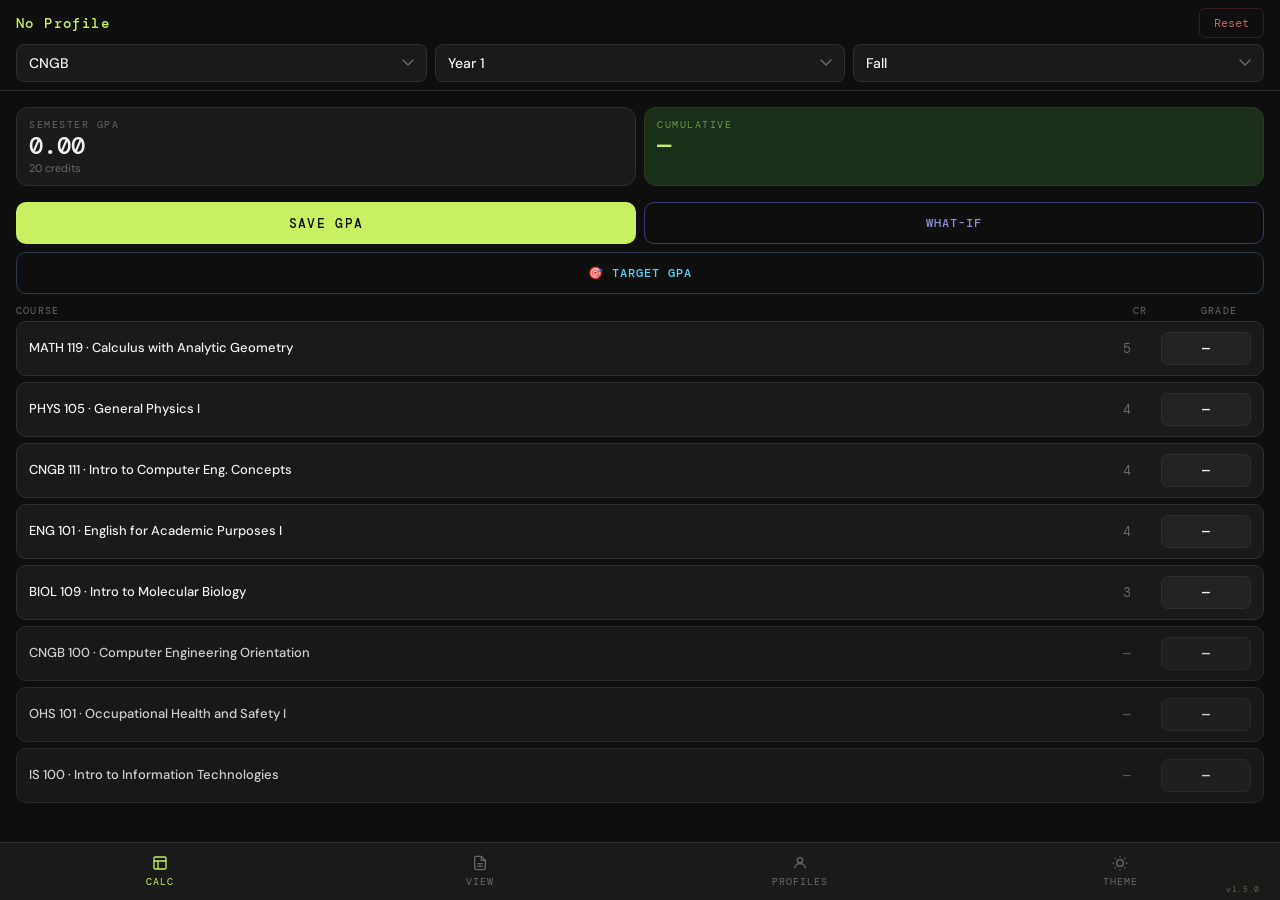
==== app/src/main/assets/index.html @ e87507c3 "GPA Calculator" ====
<!DOCTYPE html>
<html lang="en">
<head>
    <meta charset="UTF-8"/>
    <meta name="viewport" content="width=device-width, initial-scale=1.0, maximum-scale=1.0, user-scalable=no"/>
    <meta name="mobile-web-app-capable" content="yes"/>
    <meta name="apple-mobile-web-app-capable" content="yes"/>
    <title>GPA Calculator</title>
    <style>
        @import url('https://fonts.googleapis.com/css2?family=DM+Mono:wght@400;500&family=DM+Sans:wght@300;400;500;600&display=swap');

        :root {
          --bg:#0f0f0f; --surface:#1a1a1a; --surface2:#222;
          --border:#2e2e2e; --accent:#c8f060; --accent2:#60d0f0;
          --text:#f0f0f0; --muted:#666; --elective:#1e1e2a; --saved:#1a2e1a;
          --toast-bg:#1e1e1e;
        }
        body.light {
          --bg:#f5f5f0; --surface:#ffffff; --surface2:#eeede8;
          --border:#dddbd0; --accent:#5a8a00; --accent2:#0080b0;
          --text:#1a1a1a; --muted:#999; --elective:#eeeef8; --saved:#eef5e8;
          --toast-bg:#ffffff;
        }

        * { box-sizing:border-box; margin:0; padding:0; -webkit-tap-highlight-color:transparent; }
        body { background:var(--bg); color:var(--text); font-family:'DM Sans',sans-serif; min-height:100dvh; overscroll-behavior:none; }

        .screen { display:none; flex-direction:column; height:calc(100dvh - 58px); overflow:hidden; }
        .screen.active { display:flex; }

        .profile-screen { padding:24px 20px; }
        .active-profile-bar { background:var(--surface); border:1px solid var(--accent); border-radius:12px; padding:14px 16px; margin-bottom:20px; display:flex; align-items:center; justify-content:space-between; }
        .active-profile-bar .ap-label { font-size:10px; font-family:'DM Mono',monospace; letter-spacing:0.15em; color:var(--muted); text-transform:uppercase; }
        .active-profile-bar .ap-name  { font-size:16px; font-weight:600; color:var(--accent); margin-top:2px; }

        .new-profile-btn { width:100%; background:var(--accent); color:#0f0f0f; border:none; border-radius:10px; padding:14px; font-family:'DM Mono',monospace; font-size:13px; letter-spacing:0.1em; font-weight:500; cursor:pointer; text-transform:uppercase; margin-bottom:20px; }
        .profiles-label { font-size:10px; font-family:'DM Mono',monospace; letter-spacing:0.15em; text-transform:uppercase; color:var(--muted); margin-bottom:10px; }
        .profile-list { display:flex; flex-direction:column; gap:8px; }

        /* dept tabs in profile screen */
        .dept-tabs { display:grid; grid-template-columns:1fr 1fr 1fr; gap:6px; margin-bottom:16px; }
        .dept-tab { background:var(--surface2); border:1px solid var(--border); border-radius:8px; padding:10px 4px; font-family:'DM Mono',monospace; font-size:12px; color:var(--muted); cursor:pointer; text-align:center; transition:all 0.15s; }
        .dept-tab.active { background:var(--saved); border-color:var(--accent); color:var(--accent); }

        .profile-card { background:var(--surface); border:1px solid var(--border); border-radius:12px; padding:14px 16px; display:flex; align-items:center; justify-content:space-between; cursor:pointer; transition:border-color 0.15s; }
        .profile-card:active { border-color:var(--accent); }
        .profile-card.is-active { border-color:#3a5a1a; background:var(--saved); }
        .pc-info .pc-name { font-size:15px; font-weight:600; color:var(--text); }
        .pc-info .pc-meta { font-size:11px; color:var(--muted); margin-top:2px; font-family:'DM Mono',monospace; }
        .pc-actions { display:flex; gap:8px; }
        .pc-btn { background:none; border:1px solid var(--border); border-radius:6px; padding:5px 10px; font-size:11px; font-family:'DM Mono',monospace; color:var(--muted); cursor:pointer; }
        .pc-btn.load { color:var(--accent2); border-color:#1a3a4a; }
        .pc-btn.del  { color:#c06060; border-color:#3a1a1a; }

        .dept-badge { display:inline-block; font-size:9px; font-family:'DM Mono',monospace; letter-spacing:0.12em; text-transform:uppercase; padding:2px 7px; border-radius:4px; background:#1a2a3a; color:var(--accent2); margin-left:6px; vertical-align:middle; }

        .nav-bar { display:flex; position:fixed; bottom:0; left:0; right:0; background:var(--surface); border-top:1px solid var(--border); height:58px; z-index:50; }
        .nav-btn { flex:1; padding:12px 8px; background:none; border:none; color:var(--muted); font-family:'DM Mono',monospace; font-size:10px; letter-spacing:0.1em; text-transform:uppercase; cursor:pointer; display:flex; flex-direction:column; align-items:center; gap:4px; transition:color 0.15s; }
        .nav-btn svg { width:20px; height:20px; }
        .nav-btn.active { color:var(--accent); }

        .header { background:var(--bg); border-bottom:1px solid var(--border); padding:8px 16px; flex-shrink:0; }
        .header-top { display:flex; justify-content:space-between; align-items:center; margin-bottom:6px; }
        .header-profile { font-family:'DM Mono',monospace; font-size:14px; color:var(--accent); letter-spacing:0.1em; font-weight:500; }

        .selectors { display:grid; grid-template-columns:1fr 1fr 1fr; gap:8px; }
        select { width:100%; background:var(--surface); color:var(--text); border:1px solid var(--border); border-radius:8px; padding:9px 12px; font-family:'DM Sans',sans-serif; font-size:14px; font-weight:500; appearance:none; background-image:url("data:image/svg+xml,%3Csvg xmlns='http://www.w3.org/2000/svg' width='12' height='8' viewBox='0 0 12 8'%3E%3Cpath d='M1 1l5 5 5-5' stroke='%23666' stroke-width='1.5' fill='none' stroke-linecap='round'/%3E%3C/svg%3E"); background-repeat:no-repeat; background-position:right 12px center; }
        select:focus { outline:none; border-color:var(--accent); }
        select:disabled { opacity:0.6; cursor:not-allowed; background:var(--surface2); }

        .scroll-area { flex:1; overflow-y:auto; -webkit-overflow-scrolling:touch; }
        .banners { display:grid; grid-template-columns:1fr 1fr; gap:8px; padding:8px 16px; }
        .banner { background:var(--surface); border-radius:12px; padding:10px 12px; border:1px solid var(--border); }
        .banner.cum { border-color:#2a3a1a; background:var(--saved); }
        .banner.cum.danger { border-color:#3a1a1a !important; background:#1e0f0f !important; }
        .banner.cum.high-honor { border-color:#4a6a1a !important; background:#1e3a0e !important; }
        .banner-label { font-size:10px; font-family:'DM Mono',monospace; letter-spacing:0.15em; text-transform:uppercase; color:var(--muted); margin-bottom:3px; }
        .banner.cum .banner-label { color:#6a9a4a; }
        .banner.cum.danger .banner-label { color:#9a4a4a !important; }
        .banner-gpa { font-size:24px; font-family:'DM Mono',monospace; font-weight:500; line-height:1; }
        .banner.cum .banner-gpa { color:var(--accent); }
        .banner.cum.danger .banner-gpa { color:#e08080 !important; }
        .banner-sub { font-size:11px; color:var(--muted); margin-top:3px; }
        .honor-badge { display:inline-block; font-size:9px; font-family:'DM Mono',monospace; letter-spacing:0.1em; text-transform:uppercase; padding:2px 6px; border-radius:4px; background:#2a4a1a; color:#a0e060; margin-top:3px; }
        .honor-badge.high { background:#3a6a0a; color:var(--accent); }

        .history-wrap { padding:0 16px 8px; display:flex; gap:6px; flex-wrap:wrap; }
        .chip { background:var(--surface2); border:1px solid var(--border); border-radius:8px; padding:8px 12px; text-align:center; min-width:58px; cursor:pointer; }
        .chip.active-chip { border-color:var(--accent); }
        .chip-label { font-size:11px; font-family:'DM Mono',monospace; color:var(--muted); letter-spacing:0.1em; }
        .chip-gpa { font-size:15px; font-family:'DM Mono',monospace; font-weight:500; color:var(--accent); margin-top:2px; }

        .btn-row { display:grid; grid-template-columns:1fr 1fr; gap:8px; margin:0 16px 10px; }
        .save-btn { background:var(--accent); color:#0f0f0f; border:none; border-radius:10px; padding:12px; font-family:'DM Mono',monospace; font-size:13px; letter-spacing:0.1em; font-weight:500; cursor:pointer; text-transform:uppercase; }

        .col-header { display:grid; grid-template-columns:1fr 52px 90px; padding:0 16px 4px; gap:8px; }
        .col-header span { font-size:10px; font-family:'DM Mono',monospace; letter-spacing:0.12em; text-transform:uppercase; color:var(--muted); }
        .col-header span:nth-child(2), .col-header span:nth-child(3) { text-align:center; }

        .course-list { padding:0 16px 20px; display:flex; flex-direction:column; gap:6px; }
        .course-row { background:var(--surface); border:1px solid var(--border); border-radius:10px; display:grid; grid-template-columns:1fr 52px 90px; align-items:center; gap:8px; padding:10px 12px; transition:border-color 0.2s; }
        .course-row.elective { background:var(--elective); border-color:#2a2a3e; }
        .course-row.graded   { border-color:#2a3a1a; }
        .course-row.zero-cr  { opacity:0.85; }
        .course-name { font-size:13px; font-weight:500; color:var(--text); line-height:1.3; }
        .course-row.elective .course-name { color:#9090c0; font-style:italic; }
        .course-credits { font-family:'DM Mono',monospace; font-size:13px; color:var(--muted); text-align:center; }

        .credit-spin { display:flex; align-items:center; justify-content:center; gap:3px; }
        .spin-btn { background:var(--surface2); border:1px solid var(--border); color:var(--text); border-radius:4px; width:20px; height:20px; font-size:14px; cursor:pointer; display:flex; align-items:center; justify-content:center; flex-shrink:0; }
        .spin-val { font-family:'DM Mono',monospace; font-size:13px; min-width:14px; text-align:center; }

        .grade-select { background:var(--surface2); color:var(--text); border:1px solid var(--border); border-radius:7px; padding:7px 6px; font-family:'DM Mono',monospace; font-size:13px; font-weight:500; appearance:none; text-align:center; width:100%; cursor:pointer; }
        .grade-select:focus { outline:none; border-color:var(--accent2); }
        .grade-select.has-grade { border-color:#2a4a2a; color:var(--accent); }
        .grade-select.zero-pass { border-color:#2a4a2a; color:#80e080; }
        .grade-select.zero-fail { border-color:#3a1a1a; color:#e08080; }

        .whatif-bar { display:none; margin:0 16px 10px; background:#1a1a2e; border:1px solid #3a3a6e; border-radius:10px; padding:10px 14px; align-items:center; justify-content:space-between; gap:10px; }
        .whatif-bar.active { display:flex; }
        .whatif-label { font-family:'DM Mono',monospace; font-size:11px; color:#9090d0; letter-spacing:0.1em; text-transform:uppercase; }
        .whatif-gpa   { font-family:'DM Mono',monospace; font-size:22px; font-weight:500; color:var(--accent2); }
        .whatif-delta { font-family:'DM Mono',monospace; font-size:12px; margin-top:2px; }
        .whatif-delta.up   { color:#80e080; }
        .whatif-delta.down { color:#e08080; }
        .whatif-delta.same { color:var(--muted); }
        .whatif-btn { background:none; border:1px solid #3a3a6e; color:#9090d0; border-radius:10px; padding:12px; font-family:'DM Mono',monospace; font-size:12px; letter-spacing:0.08em; font-weight:500; cursor:pointer; text-transform:uppercase; transition:background 0.15s,color 0.15s; }
        .whatif-btn.on { background:#1a1a2e; border-color:#6060c0; color:var(--accent2); }
        .course-row.whatif-changed { border-color:#3a3a6e !important; }
        .grade-select.whatif-grade { border-color:#4a4a9a !important; color:var(--accent2) !important; }

        /* transcript */
        .transcript-wrap { padding:20px 16px 20px; }
        .transcript-header { display:flex; justify-content:space-between; align-items:baseline; margin-bottom:4px; }
        .transcript-title { font-family:'DM Mono',monospace; font-size:12px; letter-spacing:0.2em; text-transform:uppercase; color:var(--accent); font-weight:500; }
        .transcript-sub { font-size:11px; color:var(--muted); font-family:'DM Mono',monospace; }
        .transcript-profile { font-size:18px; font-weight:600; color:var(--text); margin-bottom:16px; }
        .transcript-sem { margin-bottom:14px; }
        .transcript-sem-header { display:flex; justify-content:space-between; align-items:center; margin-bottom:5px; }
        .transcript-sem-title { font-family:'DM Mono',monospace; font-size:11px; letter-spacing:0.12em; text-transform:uppercase; color:var(--muted); }
        .transcript-sem-gpa { font-family:'DM Mono',monospace; font-size:13px; font-weight:500; color:var(--accent); }
        .transcript-course { display:flex; justify-content:space-between; align-items:center; padding:7px 12px; background:var(--surface); border-radius:8px; margin-bottom:3px; border:1px solid var(--border); }
        .transcript-course-name { font-size:12px; color:var(--text); flex:1; }
        .transcript-course-cr { font-family:'DM Mono',monospace; font-size:11px; color:var(--muted); margin:0 10px; }
        .transcript-course-grade { font-family:'DM Mono',monospace; font-size:13px; font-weight:500; color:var(--accent); min-width:36px; text-align:right; }
        .transcript-course-grade.empty { color:#c06060; }
        .transcript-course-grade.pass { color:#80e080; }
        .transcript-course-grade.fail { color:#e08080; }
        .transcript-cum { background:var(--saved); border:1px solid #2a3a1a; border-radius:12px; padding:14px 16px; margin-top:16px; display:flex; justify-content:space-between; align-items:center; }
        .transcript-cum.danger { background:#1e0f0f; border-color:#3a1a1a; }
        .transcript-cum-left .label { font-family:'DM Mono',monospace; font-size:10px; letter-spacing:0.12em; text-transform:uppercase; color:#6a9a4a; }
        .transcript-cum.danger .label { color:#9a4a4a; }
        .transcript-cum-gpa { font-family:'DM Mono',monospace; font-size:26px; font-weight:500; color:var(--accent); }
        .transcript-cum.danger .transcript-cum-gpa { color:#e08080; }
        .transcript-honor { font-size:11px; color:#a0e060; margin-top:2px; }
        .transcript-actions { display:grid; grid-template-columns:1fr 1fr; gap:8px; margin-top:14px; }
        .transcript-btn { background:var(--surface2); border:1px solid var(--border); color:var(--text); border-radius:10px; padding:12px 8px; font-family:'DM Mono',monospace; font-size:11px; letter-spacing:0.06em; text-transform:uppercase; cursor:pointer; display:flex; align-items:center; justify-content:center; gap:6px; }
        .transcript-btn:active { opacity:0.7; }
        .no-data-msg { text-align:center; color:var(--muted); font-size:13px; padding:40px 0; }

        /* modals */
        .modal-overlay { display:none; position:fixed; inset:0; background:rgba(0,0,0,0.7); z-index:200; align-items:center; justify-content:center; padding:24px; }
        .modal-overlay.open { display:flex; }
        .modal { background:var(--surface); border:1px solid var(--border); border-radius:16px; padding:24px; width:100%; max-width:340px; }
        .modal h2 { font-size:16px; font-weight:600; margin-bottom:6px; }
        .modal p  { font-size:13px; color:var(--muted); margin-bottom:16px; }
        .modal input { width:100%; background:var(--surface2); color:var(--text); border:1px solid var(--border); border-radius:8px; padding:12px 14px; font-family:'DM Sans',sans-serif; font-size:15px; margin-bottom:16px; }
        .modal input:focus { outline:none; border-color:var(--accent); }
        .modal-btns { display:grid; grid-template-columns:1fr 1fr; gap:8px; }
        .modal-cancel  { background:none; border:1px solid var(--border); color:var(--muted); border-radius:8px; padding:12px; font-family:'DM Mono',monospace; font-size:12px; cursor:pointer; text-transform:uppercase; }
        .modal-confirm { background:var(--accent); color:#0f0f0f; border:none; border-radius:8px; padding:12px; font-family:'DM Mono',monospace; font-size:12px; font-weight:500; cursor:pointer; text-transform:uppercase; }

        /* new profile dept picker inside modal */
        .modal-dept-row { display:grid; grid-template-columns:1fr 1fr 1fr; gap:6px; margin-bottom:16px; }
        .modal-dept-btn { background:var(--surface2); border:1px solid var(--border); border-radius:8px; padding:10px 4px; font-family:'DM Mono',monospace; font-size:12px; color:var(--muted); cursor:pointer; text-align:center; transition:all 0.15s; }
        .modal-dept-btn.active { background:var(--saved); border-color:var(--accent); color:var(--accent); }

        /* toast */
        .toast { position:fixed; bottom:70px; left:50%; transform:translateX(-50%) translateY(120px); background:var(--toast-bg); color:var(--text); font-family:'DM Mono',monospace; font-size:12px; font-weight:500; padding:0; border-radius:12px; border:1px solid var(--border); transition:transform 0.3s ease; z-index:999; min-width:220px; overflow:hidden; box-shadow:0 4px 20px rgba(0,0,0,0.3); }
        .toast.show { transform:translateX(-50%) translateY(0); }
        .toast-inner { display:flex; align-items:center; justify-content:space-between; padding:12px 14px; gap:12px; }
        .toast-msg { color:var(--text); letter-spacing:0.05em; white-space:nowrap; }
        .toast-undo { background:none; border:1px solid var(--accent); color:var(--accent); border-radius:6px; padding:4px 10px; font-family:'DM Mono',monospace; font-size:11px; cursor:pointer; white-space:nowrap; flex-shrink:0; }
        .toast-progress { height:2px; background:var(--border); width:100%; }
        .toast-progress-bar { height:100%; background:var(--accent); width:100%; transition:width linear; }

        /* swipe dots */
        .swipe-hint { display:flex; justify-content:center; padding:6px 0 2px; gap:5px; flex-shrink:0; }
        .swipe-dot { width:6px; height:6px; border-radius:50%; background:var(--border); transition:background 0.2s,transform 0.2s; }
        .swipe-dot.active { background:var(--accent); transform:scale(1.3); }

        .target-achievable { color:var(--accent); }
        .target-impossible { color:#e08080; }
        .target-already { color:#80e080; }
    </style>
</head>
<body>

<!-- CALC -->
<div class="screen active" id="calcScreen">
    <div class="header">
        <div class="header-top">
            <div class="header-profile" id="activeProfileName">No Profile</div>
            <button style="background:none;border:1px solid #3a1a1a;color:#c06060;border-radius:6px;padding:6px 14px;font-family:'DM Mono',monospace;font-size:12px;cursor:pointer;" onclick="confirmReset()">Reset</button>
        </div>
        <div class="selectors">
            <select id="deptSel" onchange="onDeptChange()">
                <option value="CNGB">CNGB</option>
                <option value="IENG">IENG</option>
                <option value="FE">FE</option>
            </select>
            <select id="yearSel" onchange="onYearChange()">
                <option>Year 1</option><option>Year 2</option><option>Year 3</option><option>Year 4</option>
            </select>
            <select id="semSel" onchange="switchSemester()">
                <option>Fall</option><option>Spring</option>
            </select>
        </div>
    </div>
    <div class="swipe-hint"><span id="swipeDots"></span></div>
    <div class="scroll-area" id="calcScrollArea">
        <div class="banners">
            <div class="banner">
                <div class="banner-label">Semester GPA</div>
                <div class="banner-gpa" id="semGpa">—</div>
                <div class="banner-sub" id="semCredits"></div>
            </div>
            <div class="banner cum" id="cumBanner">
                <div class="banner-label" id="cumLabel">Cumulative</div>
                <div class="banner-gpa" id="cumGpa">—</div>
                <div class="banner-sub" id="cumSubs"></div>
                <div id="honorBadge" style="display:none;" class="honor-badge"></div>
            </div>
        </div>
        <div class="history-wrap" id="historyWrap"></div>
        <div class="whatif-bar" id="whatifBar">
            <div>
                <div class="whatif-label">What-If GPA</div>
                <div class="whatif-gpa" id="whatifGpa">—</div>
                <div class="whatif-delta" id="whatifDelta"></div>
            </div>
            <button style="background:none;border:1px solid #3a3a6e;color:#9090d0;border-radius:8px;padding:6px 12px;font-family:'DM Mono',monospace;font-size:11px;cursor:pointer;" onclick="resetWhatIf()">Reset</button>
        </div>
        <div class="btn-row">
            <button class="save-btn" onclick="saveSemester()">Save GPA</button>
            <button class="whatif-btn" id="whatifToggle" onclick="toggleWhatIf()">What-If</button>
            <button class="whatif-btn" style="grid-column:1/-1;border-color:#2a3a4a;color:var(--accent2);" onclick="openTargetModal()">🎯 Target GPA</button>
        </div>
        <div class="col-header"><span>Course</span><span>Cr</span><span>Grade</span></div>
        <div class="course-list" id="courseList"></div>
    </div>
</div>

<!-- PROFILES -->
<div class="screen" id="profileScreen">
    <div style="flex:1;overflow-y:auto;-webkit-overflow-scrolling:touch;">
        <div class="profile-screen">
            <div style="display:flex;justify-content:space-between;align-items:baseline;margin-bottom:20px;">
                <span style="font-family:'DM Mono',monospace;font-size:13px;letter-spacing:0.2em;text-transform:uppercase;color:var(--accent);font-weight:500;">GPA CALC</span>
                <span style="font-family:'DM Mono',monospace;font-size:11px;letter-spacing:0.15em;text-transform:uppercase;color:var(--muted);">CNGB · IENG · FE</span>
            </div>
            <div class="active-profile-bar">
                <div>
                    <div class="ap-label">Active Profile</div>
                    <div class="ap-name" id="activeProfileBarName">None</div>
                </div>
            </div>
            <button class="new-profile-btn" onclick="openNewProfileModal()">+ New Profile</button>
            <div class="profiles-label">Filter by Department</div>
            <div class="dept-tabs">
                <div class="dept-tab active" id="filterTab_ALL" onclick="setProfileFilter('ALL')">All</div>
                <div class="dept-tab" id="filterTab_CNGB" onclick="setProfileFilter('CNGB')">CNGB</div>
                <div class="dept-tab" id="filterTab_IENG" onclick="setProfileFilter('IENG')">IENG</div>
                <div class="dept-tab" id="filterTab_FE" onclick="setProfileFilter('FE')">FE</div>
            </div>
            <div class="profiles-label">Saved Profiles</div>
            <div class="profile-list" id="profileList"></div>
        </div>
    </div>
</div>

<!-- TRANSCRIPT -->
<div class="screen" id="transcriptScreen">
    <div style="flex:1;overflow-y:auto;-webkit-overflow-scrolling:touch;">
        <div class="transcript-wrap" id="transcriptWrap"></div>
    </div>
</div>

<!-- NAV -->
<div class="nav-bar">
    <button class="nav-btn active" id="navCalc" onclick="showScreen('calc')">
        <svg viewBox="0 0 24 24" fill="none" stroke="currentColor" stroke-width="2"><rect x="3" y="3" width="18" height="18" rx="2"/><path d="M3 9h18M9 21V9"/></svg>
        Calc
    </button>
    <button class="nav-btn" id="navTranscript" onclick="showScreen('transcript')">
        <svg viewBox="0 0 24 24" fill="none" stroke="currentColor" stroke-width="2"><path d="M14 2H6a2 2 0 00-2 2v16a2 2 0 002 2h12a2 2 0 002-2V8z"/><polyline points="14 2 14 8 20 8"/><line x1="16" y1="13" x2="8" y2="13"/><line x1="16" y1="17" x2="8" y2="17"/></svg>
        View
    </button>
    <button class="nav-btn" id="navProfiles" onclick="showScreen('profiles')">
        <svg viewBox="0 0 24 24" fill="none" stroke="currentColor" stroke-width="2"><circle cx="12" cy="8" r="4"/><path d="M4 20c0-4 3.6-7 8-7s8 3 8 7"/></svg>
        Profiles
    </button>
    <button class="nav-btn" onclick="toggleTheme()">
        <svg id="themeIcon" viewBox="0 0 24 24" fill="none" stroke="currentColor" stroke-width="2"><circle cx="12" cy="12" r="5"/><line x1="12" y1="1" x2="12" y2="3"/><line x1="12" y1="21" x2="12" y2="23"/><line x1="4.22" y1="4.22" x2="5.64" y2="5.64"/><line x1="18.36" y1="18.36" x2="19.78" y2="19.78"/><line x1="1" y1="12" x2="3" y2="12"/><line x1="21" y1="12" x2="23" y2="12"/><line x1="4.22" y1="19.78" x2="5.64" y2="18.36"/><line x1="18.36" y1="5.64" x2="19.78" y2="4.22"/></svg>
        Theme
    </button>
    <div style="position:absolute;bottom:6px;right:20px;font-family:'DM Mono',monospace;font-size:8px;color:#556644;letter-spacing:0.08em;pointer-events:none;">v1.5.0</div>
</div>

<!-- MODALS -->
<div class="modal-overlay" id="newProfileModal">
    <div class="modal">
        <h2>New Profile</h2>
        <p>Choose department and enter a name</p>
        <div class="modal-dept-row">
            <button class="modal-dept-btn active" id="mdept_CNGB" onclick="selectModalDept('CNGB')">CNGB</button>
            <button class="modal-dept-btn" id="mdept_IENG" onclick="selectModalDept('IENG')">IENG</button>
            <button class="modal-dept-btn" id="mdept_FE" onclick="selectModalDept('FE')">FE</button>
        </div>
        <input type="text" id="profileNameInput" placeholder="e.g. Nihad - 2025" maxlength="30" onkeydown="if(event.key==='Enter') confirmNewProfile()"/>
        <div class="modal-btns">
            <button class="modal-cancel" onclick="closeNewProfileModal()">Cancel</button>
            <button class="modal-confirm" onclick="confirmNewProfile()">Create</button>
        </div>
    </div>
</div>

<div class="modal-overlay" id="deleteModal">
    <div class="modal">
        <h2>Delete Profile</h2>
        <p id="deleteModalText">Are you sure?</p>
        <div class="modal-btns">
            <button class="modal-cancel" onclick="closeDeleteModal()">Cancel</button>
            <button class="modal-confirm" style="background:#c06060;" onclick="confirmDelete()">Delete</button>
        </div>
    </div>
</div>

<div class="modal-overlay" id="resetModal">
    <div class="modal">
        <h2>Reset Profile</h2>
        <p>Clear all grades and saved GPA history for this profile? This cannot be undone.</p>
        <div class="modal-btns">
            <button class="modal-cancel" onclick="closeResetModal()">Cancel</button>
            <button class="modal-confirm" style="background:#c06060;" onclick="doReset()">Reset</button>
        </div>
    </div>
</div>

<div class="modal-overlay" id="renameModal">
    <div class="modal">
        <h2>Rename Profile</h2>
        <p>Enter a new name for this profile</p>
        <input type="text" id="renameInput" placeholder="New name" maxlength="30" onkeydown="if(event.key==='Enter') confirmRename()"/>
        <div class="modal-btns">
            <button class="modal-cancel" onclick="closeRenameModal()">Cancel</button>
            <button class="modal-confirm" onclick="confirmRename()">Rename</button>
        </div>
    </div>
</div>

<div class="modal-overlay" id="targetModal">
    <div class="modal">
        <h2>Target GPA</h2>
        <p id="targetModalDesc">What cumulative GPA do you want to achieve?</p>
        <input type="number" id="targetInput" placeholder="e.g. 3.50" min="0" max="4" step="0.01" onkeydown="if(event.key==='Enter') calcTarget()" style="margin-bottom:10px;"/>
        <div id="targetResult" style="min-height:48px;font-family:'DM Mono',monospace;font-size:13px;line-height:1.7;margin-bottom:14px;"></div>
        <div class="modal-btns">
            <button class="modal-cancel" onclick="closeTargetModal()">Close</button>
            <button class="modal-confirm" onclick="calcTarget()">Calculate</button>
        </div>
    </div>
</div>

<!-- TOAST -->
<div class="toast" id="toast">
    <div class="toast-inner">
        <span class="toast-msg" id="toastMsg"></span>
        <button class="toast-undo" id="toastUndo" style="display:none" onclick="undoDelete()">Undo</button>
    </div>
    <div class="toast-progress"><div class="toast-progress-bar" id="toastBar"></div></div>
</div>

<!-- IMAGE OVERLAY with fixed Share button -->
<div id="imgOverlay" style="display:none;position:fixed;inset:0;background:#000;z-index:500;flex-direction:column;align-items:center;justify-content:flex-start;overflow-y:auto;">
    <div style="width:100%;display:flex;align-items:center;justify-content:space-between;padding:12px 16px;background:rgba(0,0,0,0.85);position:sticky;top:0;z-index:1;">
        <button onclick="closeImgOverlay()" style="background:none;border:none;color:#f0f0f0;font-family:'DM Mono',monospace;font-size:13px;cursor:pointer;padding:4px 0;">← Back</button>
        <span style="font-family:'DM Mono',monospace;font-size:11px;color:#666;letter-spacing:0.1em;">LONG-PRESS → SAVE</span>
        <div style="display:flex;gap:8px;">
            <button onclick="shareImage()" style="background:none;border:1px solid #c8f060;color:#c8f060;border-radius:6px;padding:5px 12px;font-family:'DM Mono',monospace;font-size:11px;cursor:pointer;">Share</button>
            <button onclick="downloadImg()" style="background:none;border:1px solid #c8f060;color:#c8f060;border-radius:6px;padding:5px 12px;font-family:'DM Mono',monospace;font-size:11px;cursor:pointer;">Save</button>
        </div>
    </div>
    <img id="overlayImg" src="" alt="GPA Transcript" style="display:block;width:100%;height:auto;"/>
</div>

<script>
    // ── grade systems ─────────────────────────────────────────────
    const GRADES       = ["AA","BA","BB","CB","CC","DC","DD","FD","FF","SKIP"];
    const GRADE_POINTS = {AA:4.0,BA:3.5,BB:3.0,CB:2.5,CC:2.0,DC:1.5,DD:1.0,FD:0.5,FF:0.0};
    // For 0-credit courses: S = Satisfactory (pass), U = Unsatisfactory (fail)
    const ZERO_CR_GRADES = ["S","U","SKIP"];

    const SEM_ORDER = [
      ["Year 1","Fall"],["Year 1","Spring"],
      ["Year 2","Fall"],["Year 2","Spring"],
      ["Year 3","Fall"],["Year 3","Spring"],
      ["Year 4","Fall"],["Year 4","Spring"],
    ];

    // ── CNGB course data (updated with 0-credit courses) ──────────
    // Format: [name, credits]  — credits=0 means S/U grading
    const CNGB_PRESETS = {
      "Year 1|Fall": [
        ["PHYS 105 · General Physics I",4],
        ["MATH 119 · Calculus with Analytic Geometry",5],
        ["BIOL 109 · Intro to Molecular Biology",3],
        ["CNGB 100 · Computer Engineering Orientation",0],
        ["CNGB 111 · Intro to Computer Eng. Concepts",4],
        ["ENG 101 · English for Academic Purposes I",4],
        ["OHS 101 · Occupational Health and Safety I",0],
        ["IS 100 · Intro to Information Technologies",0],
      ],
      "Year 1|Spring": [
        ["PHYS 106 · General Physics II",4],
        ["MATH 120 · Calculus of Several Variables",5],
        ["MATH 260 · Basic Linear Algebra",3],
        ["BA 100 · Career Planning",0],
        ["CNGB 140 · C Programming",4],
        ["ENG 102 · English for Academic Purposes II",4],
      ],
      "Year 2|Fall": [
        ["MATH 219 · Differential Equations",4],
        ["HIST 2205 · History of the Turkish Revolution I",0],
        ["EE 281 · Electrical Circuits",4],
        ["CNGB 213 · Data Structures",4],
        ["CNGB 223 · Discrete Computational Structures",3],
        ["ENG 211 · Academic Speaking Skills",3],
      ],
      "Year 2|Spring": [
        ["HIST 2206 · History of the Turkish Revolution II",0],
        ["CNGB 222 · Statistical Methods",3],
        ["CNGB 232 · Logic Design",4],
        ["CNGB 242 · Programming Language Concepts",4],
        ["CNGB 280 · Formal Languages & Abstract Machines",3],
      ],
      "Year 3|Fall": [
        ["CNGB 300 · Summer Practice I",0],
        ["CNGB 315 · Algorithms",3],
        ["CNGB 331 · Computer Organization",3],
        ["CNGB 351 · Data Management & File Structures",3],
        ["TURK 105 · Turkish I",0],
        ["OHS 301 · Occupational Health and Safety II",0],
      ],
      "Year 3|Spring": [
        ["CNGB 334 · Intro to Operating Systems",3],
        ["CNGB 336 · Intro to Embedded Systems",3],
        ["CNGB 350 · Software Engineering",3],
        ["CNGB 384 · Signals and Systems",3],
        ["TURK 106 · Turkish II",0],
      ],
      "Year 4|Fall": [
        ["CNGB 400 · Summer Practice II",0],
        ["CNGB 435 · Data Communications and Networking",3],
        ["CNGB 477 · Intro to Computer Graphics",3],
        ["CNGB 491 · Computer Engineering Design I",4],
      ],
      "Year 4|Spring": [
        ["CNGB 492 · Computer Engineering Design II",4],
      ],
    };
    const CNGB_ELECTIVES = {
      "Year 2|Spring": ["Nontechnical Elective"],
      "Year 3|Fall":   ["Restricted Elective","Nontechnical Elective"],
      "Year 3|Spring": ["Nontechnical Elective"],
      "Year 4|Fall":   ["Technical Elective 1","Technical Elective 2"],
      "Year 4|Spring": ["Free Elective","Technical Elective 1","Technical Elective 2","Technical Elective 3"],
    };

    // ── IENG course data ──────────────────────────────────────────
    const IENG_PRESETS = {
      "Year 1|Fall": [
        ["IEB 113E · Intro to Industrial Eng. & Ethics",2],
        ["FIZ 101E · Physics I",3],
        ["FIZ 101EL · Physics I Laboratory",1],
        ["BIL 100E · Intro to Programming (Python)",2],
        ["MAT 103E · Mathematics I",4],
        ["TUR 121 · Türk Dili I",0],
        ["ING 100 · EAP Through Global Goals",3],
        ["ATA 121 · Atatürk İlk & İnkılap Tarihi I",0],
      ],
      "Year 1|Spring": [
        ["FIZ 102E · Physics II",3],
        ["FIZ 102EL · Physics II Laboratory",1],
        ["KIM 101E · General Chemistry I",3],
        ["KIM 101EL · General Chemistry I Lab",1],
        ["IEB 112E · Intro to Manufacturing Systems",3],
        ["MAT 104E · Mathematics II",4],
        ["DAN 102 · Girişimcilik & Kariyer Danışmanlığı",0],
        ["ING 112A · Basics of Academic Writing",2],
      ],
      "Year 2|Fall": [
        ["IEB 213E · Data Manag. in Industrial Syst.",3],
        ["IEB 210E · Linear Algebra for Industrial Eng.",3],
        ["EKO 201E · Economics",3],
        ["IEB 215E · System Thinking and Analysis",2],
        ["IEB 252E · Theory of Probability",3],
        ["ING 201A · Essentials of Research Paper Writing",2],
      ],
      "Year 2|Spring": [
        ["MEK 205E · Engineering Mechanics",3],
        ["IEB 232E · Ergonomics",3],
        ["IEB 311E · Statistics",3],
        ["IEB 331E · Operations Research I",3],
        ["IEB 201E · Industrial Engineering Applications in Python",2],
        ["HUK 201 · İş Hukuku",3],
      ],
      "Year 3|Fall": [
        ["IEB 341E · Work Analysis and Design",3],
        ["IEB 421E · Production Planning & Control",3],
        ["IEB 332E · Operations Research II",3],
        ["IEB 305E · Data Analytics for Business",3],
      ],
      "Year 3|Spring": [
        ["IEB 312E · Engineering Economics",3],
        ["IEB 322E · System Simulation",3],
        ["IEB 308E · Quality Engineering",2],
      ],
      "Year 4|Fall": [
        ["IEB 4901E · Industrial Engineering Design I",4],
        ["IEB 411E · Integrated Manufacturing Systems",2],
        ["IEB 431E · Management and Organization",3],
        ["IEB 449 · End. Müh. Uyg. Seminer Dersi",0],
      ],
      "Year 4|Spring": [
        ["IEB 412E · Principles of Human Resources Management",3],
        ["IEB 4902E · Industrial Engineering Design II",4],
        ["ATA 122 · Atatürk İlk & İnkılap Tarihi II",0],
        ["TUR 122 · Türk Dili II",0],
      ],
    };
    const IENG_ELECTIVES = {
      "Year 3|Fall":   ["5th Sem Elective (Functional)","5th Sem Elective (Analytical)"],
      "Year 3|Spring": ["6th Sem Elective (Functional)","6th Sem Elective (Analytical)","6th Sem Elective (ITB)"],
      "Year 4|Fall":   ["7th Sem Elective (Functional)","7th Sem Elective (Analytical)"],
      "Year 4|Spring": ["8th Sem Elective (Functional)","8th Sem Elective (Analytical)"],
    };

    // ── FE course data (updated from official list) ───────────────
    const FE_PRESETS = {
      "Year 1|Fall": [
        ["BEB 650 · Basic Information & Communication Tech.",2],
        ["FİZ 117 · General Physics Laboratory",2],
        ["FİZ 127 · Physics I",5],
        ["GMÜ 101 · Introduction to Food Engineering",4],
        ["İNG 111 · Integrated Skills I",3],
        ["KİM 119 · Chemistry Laboratory I",2],
        ["KİM 159 · General Chemistry",4],
        ["MAT 123 · Mathematics I",6],
        ["TKD 103 · Turkish Language I",2],
      ],
      "Year 1|Spring": [
        ["FİZ 128 · Physics II",5],
        ["GMÜ 102 · Technical Drawing",2],
        ["GMÜ 104 · Computer Programming",5],
        ["GMÜ 106 · Biology",3],
        ["İNG 112 · Integrated Skills II",3],
        ["KİM 160 · Organic Chemistry",4],
        ["MAT 124 · Mathematics II",6],
        ["TKD 104 · Turkish Language II",2],
      ],
      "Year 2|Fall": [
        ["AİT 203 · Atatürk's Principles & Hist. of His Ref. I",2],
        ["GMÜ 205 · Food Chemistry I",4],
        ["GMÜ 215 · General Microbiology",5],
        ["GMÜ 225 · General Microbiology Laboratory",3],
        ["GMÜ 231 · Engineering Mathematics",5],
        ["GMÜ 235 · Material and Energy Balances",5],
        ["İST 118 · Uygulamalı İstatistik",5],
        ["MÜH 103 · Occupational Health and Safety I",1],
      ],
      "Year 2|Spring": [
        ["AİT 204 · Atatürk's Principles & Hist. of His Ref. II",2],
        ["GMÜ 202 · Food Chemistry II",3],
        ["GMÜ 206 · Instrumental Analysis Laboratory",3],
        ["GMÜ 210 · Instrumental Analysis",5],
        ["GMÜ 242 · Fluid Mechanics",5],
        ["GMÜ 248 · Food Microbiology",5],
        ["GMÜ 254 · Food Microbiology Laboratory",3],
        ["MÜH 104 · Occupational Health and Safety II",1],
      ],
      "Year 3|Fall": [
        ["GMÜ 309 · Food Chemistry Laboratory",3],
        ["GMÜ 311 · Unit Operations I",5],
        ["GMÜ 313 · Heat Transfer",4],
        ["GMÜ 319 · Engineering Thermodynamics",4],
        ["GMÜ 321 · Mass Transfer",4],
      ],
      "Year 3|Spring": [
        ["GMÜ 334 · Chemical Reaction Engineering",3],
        ["GMÜ 370 · Food Technology I",4],
        ["GMÜ 372 · Food Technology Lab. I",2],
        ["GMÜ 376 · Unit Operations II",3],
        ["GMÜ 378 · Unit Operations Laboratory",3],
      ],
      "Year 4|Fall": [
        ["GMÜ 427 · Food Technology II",4],
        ["GMÜ 429 · Food Technology Laboratory II",3],
        ["GMÜ 445 · Food Engineering Plant Design",5],
        ["GMÜ 467 · Food Safety and Legislation",4],
        ["MÜH 401 · Multi-Disciplined Project Work",1],
      ],
      "Year 4|Spring": [
        ["GMÜ 438 · Training",8],
        ["GMÜ 440 · Graduation Project",4],
      ],
    };
    const FE_ELECTIVES = {};

    // ── helpers ───────────────────────────────────────────────────
    let activeDept = 'CNGB';
    function getCoursePresets(){ return activeDept==='IENG'?IENG_PRESETS:activeDept==='FE'?FE_PRESETS:CNGB_PRESETS; }
    function getElectivePresets(){ return activeDept==='IENG'?IENG_ELECTIVES:activeDept==='FE'?FE_ELECTIVES:CNGB_ELECTIVES; }

    // ── storage ───────────────────────────────────────────────────
    function getAllProfiles(){ try{ return JSON.parse(localStorage.getItem('gpa_profiles'))||{}; }catch(e){ return {}; } }
    function saveAllProfiles(p){ localStorage.setItem('gpa_profiles',JSON.stringify(p)); }
    function getActiveProfileId(){ return localStorage.getItem('gpa_activeProfile')||null; }
    function setActiveProfileId(id){ localStorage.setItem('gpa_activeProfile',id); }

    let activeKey='Year 1|Fall';
    let semData={}, semHistory={};
    let activeProfileId=null, deleteTargetId=null, deletedProfile=null;

    // 🔒 DEPARTMENT LOCK – enable/disable the department select based on active profile presence
    function updateDeptSelectState() {
        const deptSel = document.getElementById('deptSel');
        if (!deptSel) return;
        const hasActiveProfile = (activeProfileId !== null);
        deptSel.disabled = hasActiveProfile;
    }

    function loadActiveProfile(){
      activeProfileId=getActiveProfileId();
      const profiles=getAllProfiles();
      if(activeProfileId&&profiles[activeProfileId]){
        semData    = profiles[activeProfileId].semData    ||{};
        semHistory = profiles[activeProfileId].semHistory ||{};
        activeDept = profiles[activeProfileId].dept       ||'CNGB';
        document.getElementById('deptSel').value=activeDept;
        document.getElementById('activeProfileName').textContent    =profiles[activeProfileId].name;
        document.getElementById('activeProfileBarName').textContent =profiles[activeProfileId].name;
      } else {
        semData={}; semHistory={};
        activeDept = 'CNGB';
        document.getElementById('deptSel').value = 'CNGB';
        document.getElementById('activeProfileName').textContent    ='No Profile';
        document.getElementById('activeProfileBarName').textContent ='None';
      }
      updateDeptSelectState();
    }

    function persistToProfile(){
      if(!activeProfileId) return;
      const profiles=getAllProfiles();
      if(!profiles[activeProfileId]) return;
      profiles[activeProfileId].semData    =semData;
      profiles[activeProfileId].semHistory =semHistory;
      profiles[activeProfileId].dept       =activeDept;
      saveAllProfiles(profiles);
    }

    // ── screen / history ──────────────────────────────────────────
    let _currentScreen='calc';

    function showScreen(name,fromPopState){
      const ov=document.getElementById('imgOverlay');
      if(ov) ov.style.display='none';
      document.getElementById('calcScreen').classList.toggle('active',name==='calc');
      document.getElementById('transcriptScreen').classList.toggle('active',name==='transcript');
      document.getElementById('profileScreen').classList.toggle('active',name==='profiles');
      document.getElementById('navCalc').classList.toggle('active',name==='calc');
      document.getElementById('navTranscript').classList.toggle('active',name==='transcript');
      document.getElementById('navProfiles').classList.toggle('active',name==='profiles');
      if(name==='profiles')   renderProfileList();
      if(name==='transcript') renderTranscript();
      if(!fromPopState&&name!==_currentScreen){
        if(name==='calc') history.replaceState({screen:'calc'},'','');
        else              history.pushState({screen:name},'','');
      }
      _currentScreen=name;
    }

    window.addEventListener('popstate',function(e){
      const screen=(e.state&&e.state.screen)||'calc';
      if(screen==='imgOverlay'){
        document.getElementById('imgOverlay').style.display='none';
        _currentScreen='transcript';
        return;
      }
      showScreen(screen,true);
    });

    // ── profile filter ────────────────────────────────────────────
    let profileFilter='ALL';
    function setProfileFilter(f){
      profileFilter=f;
      ['ALL','CNGB','IENG','FE'].forEach(d=>{
        document.getElementById('filterTab_'+d)?.classList.toggle('active',d===f);
      });
      renderProfileList();
    }

    // ── profile list ──────────────────────────────────────────────
    function renderProfileList(){
      const profiles=getAllProfiles();
      const list=document.getElementById('profileList');
      list.innerHTML='';
      const ids=Object.keys(profiles).filter(id=>profileFilter==='ALL'||(profiles[id].dept||'CNGB')===profileFilter);
      if(!ids.length){
        list.innerHTML='<div style="color:var(--muted);font-size:13px;text-align:center;padding:20px 0;">No profiles'+(profileFilter!=='ALL'?' for '+profileFilter:'')+'. Create one above.</div>';
        return;
      }
      ids.forEach(id=>{
        const p=profiles[id];
        const cnt=Object.keys(p.semHistory||{}).length;
        const cum=calcCumulative(p.semHistory||{});
        const dept=p.dept||'CNGB';
        const card=document.createElement('div');
        card.className='profile-card'+(id===activeProfileId?' is-active':'');
        card.innerHTML=`
          <div class="pc-info">
            <div class="pc-name">${p.name}<span class="dept-badge">${dept}</span></div>
            <div class="pc-meta">${cnt} semester${cnt!==1?'s':''} saved${cum?' · '+cum.val+' GPA':''}${cum?.honor?' · '+cum.honor:''}</div>
          </div>
          <div class="pc-actions">
            ${id!==activeProfileId
              ?`<button class="pc-btn load" onclick="loadProfile('${id}')">Load</button>`
              :'<span style="font-size:11px;color:var(--accent);font-family:\'DM Mono\',monospace;">Active</span>'}
            <button class="pc-btn" style="color:#c8a030;border-color:#3a2a10;" onclick="openRenameModal('${id}')">Rename</button>
            <button class="pc-btn del" onclick="askDeleteProfile('${id}')">Del</button>
          </div>`;
        list.appendChild(card);
      });
    }

    function calcCumulative(sh){
      const keys=Object.keys(sh);
      if(!keys.length) return null;
      let pts=0,cr=0;
      keys.forEach(k=>{pts+=sh[k].gpa*sh[k].credits;cr+=sh[k].credits;});
      if(!cr) return null;
      const gpa=pts/cr;
      let honor='';
      if(gpa>=3.5)      honor='★ High Honor';
      else if(gpa>=3.0) honor='✦ Honor';
      else if(gpa<2.0)  honor='⚠ Below 2.0';
      return {val:gpa.toFixed(2),honor};
    }

    // ── new profile modal dept picker ─────────────────────────────
    let _modalDept='CNGB';
    function selectModalDept(d){
      _modalDept=d;
      ['CNGB','IENG','FE'].forEach(x=>document.getElementById('mdept_'+x).classList.toggle('active',x===d));
    }

    function openNewProfileModal(){
      _modalDept=activeDept;
      ['CNGB','IENG','FE'].forEach(x=>document.getElementById('mdept_'+x).classList.toggle('active',x===_modalDept));
      document.getElementById('profileNameInput').value='';
      document.getElementById('newProfileModal').classList.add('open');
      setTimeout(()=>document.getElementById('profileNameInput').focus(),100);
    }
    function closeNewProfileModal(){ document.getElementById('newProfileModal').classList.remove('open'); }

    function confirmNewProfile(){
      const name=document.getElementById('profileNameInput').value.trim();
      if(!name) return;
      const profiles=getAllProfiles();
      const id='profile_'+Date.now();
      profiles[id]={name,dept:_modalDept,semData:{},semHistory:{}};
      saveAllProfiles(profiles);
      closeNewProfileModal();
      loadProfile(id);
    }

    function loadProfile(id){
      persist(activeKey); persistToProfile();
      setActiveProfileId(id);
      loadActiveProfile();
      document.getElementById('deptSel').value=activeDept;
      loadCourses(); updateHistoryStrip(); updateCumulative(); renderProfileList();
    }

    function askDeleteProfile(id){
      const profiles=getAllProfiles();
      deleteTargetId=id;
      document.getElementById('deleteModalText').textContent=`Delete "${profiles[id]?.name}"? This cannot be undone.`;
      document.getElementById('deleteModal').classList.add('open');
    }
    function closeDeleteModal(){ document.getElementById('deleteModal').classList.remove('open'); deleteTargetId=null; }

    function confirmDelete(){
      if(!deleteTargetId) return;
      const profiles=getAllProfiles();
      const name=profiles[deleteTargetId]?.name;
      deletedProfile={id:deleteTargetId,data:JSON.parse(JSON.stringify(profiles[deleteTargetId]))};
      delete profiles[deleteTargetId];
      saveAllProfiles(profiles);
      if(activeProfileId===deleteTargetId){
        localStorage.removeItem('gpa_activeProfile');
        activeProfileId=null; semData={}; semHistory={};
        document.getElementById('activeProfileName').textContent='No Profile';
        document.getElementById('activeProfileBarName').textContent='None';
        updateDeptSelectState();
        loadCourses(); updateHistoryStrip(); updateCumulative();
      }
      closeDeleteModal(); renderProfileList();
      showToast(`"${name}" deleted`,5000,true);
    }

    function undoDelete(){
      if(!deletedProfile) return;
      const profiles=getAllProfiles();
      profiles[deletedProfile.id]=deletedProfile.data;
      saveAllProfiles(profiles);
      if(!activeProfileId){
        setActiveProfileId(deletedProfile.id);
        loadActiveProfile(); loadCourses(); updateHistoryStrip(); updateCumulative();
      }
      deletedProfile=null;
      if(toastTimer){clearTimeout(toastTimer);toastTimer=null;}
      document.getElementById('toast').classList.remove('show');
      renderProfileList();
      showToast('Restored ✓',2000,false);
    }

    // ── semester ──────────────────────────────────────────────────
    function currentKey(){ return document.getElementById('yearSel').value+'|'+document.getElementById('semSel').value; }

    function onDeptChange(){
      if (activeProfileId) {
        document.getElementById('deptSel').value = activeDept;
        return;
      }
      persist(activeKey);
      activeDept=document.getElementById('deptSel').value;
      persistToProfile();
      loadCourses();
      if(window.updateSwipeDots) updateSwipeDots();
    }

    function onYearChange(){
      document.getElementById('semSel').value='Fall';
      switchSemester();
    }

    function switchSemester(){
      persist(activeKey);
      activeKey=currentKey();
      loadCourses();
      if(window.updateSwipeDots) updateSwipeDots();
    }

    function persist(key){
      const rows=document.querySelectorAll('.course-row');
      const snap=[];
      rows.forEach(row=>{
        const gradeEl=row.querySelector('.grade-select');
        const credEl =row.querySelector('.spin-val');
        const isElect=row.classList.contains('elective');
        snap.push({grade:gradeEl?gradeEl.value:'',credits:isElect?parseInt(credEl.textContent):parseInt(row.dataset.credits),elective:isElect});
      });
      semData[activeDept+'|'+key]=snap;
      persistToProfile();
    }

    function loadCourses(){
      const list=document.getElementById('courseList');
      list.innerHTML='';
      const key=activeKey;
      const dataKey=activeDept+'|'+key;
      const saved=semData[dataKey]||null;
      const preset=getCoursePresets()[key]||[];
      const elects=getElectivePresets()[key]||[];
      const sorted=[...preset].sort((a,b)=>b[1]-a[1]);
      sorted.forEach(([name,credits],i)=>{
        list.appendChild(makeCourseRow(name,credits,saved?.[i]?.grade||'',false));
      });
      elects.forEach((name,j)=>{
        const idx=sorted.length+j;
        list.appendChild(makeCourseRow(name,saved?.[idx]?.credits||3,saved?.[idx]?.grade||'',true));
      });
      recalculate(); updateHistoryStrip(); updateCumulative();
      if(whatIfMode){whatIfGrades={};realGradeSnapshot={};attachWhatIfListeners();updateWhatIf();}
    }

    function makeCourseRow(name,credits,savedGrade,isElective){
      const isZero=(!isElective&&credits===0);
      const row=document.createElement('div');
      row.className='course-row'+(isElective?' elective':'')+(isZero?' zero-cr':'');
      row.dataset.credits=credits;
      row.dataset.zeroCr=isZero?'1':'0';

      const nameEl=document.createElement('div');
      nameEl.className='course-name'; nameEl.textContent=name;
      row.appendChild(nameEl);

      if(isElective){
        const spin=document.createElement('div'); spin.className='credit-spin';
        const minus=document.createElement('button'); minus.className='spin-btn'; minus.textContent='−';
        const val  =document.createElement('span');  val.className='spin-val';   val.textContent=credits;
        const plus =document.createElement('button'); plus.className='spin-btn';  plus.textContent='+';
        minus.onclick=()=>{let v=parseInt(val.textContent);if(v>1){val.textContent=v-1;row.dataset.credits=v-1;recalculate();}};
        plus.onclick =()=>{let v=parseInt(val.textContent);if(v<9){val.textContent=v+1;row.dataset.credits=v+1;recalculate();}};
        spin.appendChild(minus); spin.appendChild(val); spin.appendChild(plus);
        row.appendChild(spin);
      } else {
        row.appendChild(Object.assign(document.createElement('div'),{className:'course-credits',textContent:isZero?'—':credits}));
      }

      const sel=document.createElement('select');
      if(isZero){
        sel.appendChild(Object.assign(document.createElement('option'),{value:'',textContent:'—'}));
        [['S','Passed'],['U','Not Passed'],['SKIP',"Didn't Take"]].forEach(([v,t])=>{
          const opt=document.createElement('option'); opt.value=v; opt.textContent=t;
          if(v===savedGrade) opt.selected=true;
          sel.appendChild(opt);
        });
        sel.className='grade-select'+(savedGrade==='S'?' zero-pass':savedGrade==='U'?' zero-fail has-grade':savedGrade?'  has-grade':'');
        sel.onchange=()=>{
          sel.className='grade-select'+(sel.value==='S'?' zero-pass':sel.value==='U'?' zero-fail has-grade':sel.value?' has-grade':'');
          row.classList.toggle('graded',sel.value!==''&&sel.value!=='SKIP');
          persist(activeKey);
        };
      } else {
        sel.className='grade-select'+(savedGrade?' has-grade':'');
        sel.appendChild(Object.assign(document.createElement('option'),{value:'',textContent:'—'}));
        GRADES.filter(g=>g!=='SKIP').forEach(g=>{
          const opt=document.createElement('option'); opt.value=g; opt.textContent=g;
          if(g===savedGrade) opt.selected=true;
          sel.appendChild(opt);
        });
        const skipOpt=document.createElement('option'); skipOpt.value='SKIP'; skipOpt.textContent="Didn't Take";
        if(savedGrade==='SKIP') skipOpt.selected=true;
        sel.appendChild(skipOpt);
        sel.onchange=()=>{
          sel.classList.toggle('has-grade',sel.value!=='');
          row.classList.toggle('graded',sel.value!==''&&sel.value!=='SKIP');
          recalculate(); persist(activeKey);
        };
      }
      if(savedGrade&&savedGrade!=='SKIP') row.classList.add('graded');
      row.appendChild(sel);
      return row;
    }

    function recalculate(){
      let pts=0,cr=0;
      document.querySelectorAll('.course-row').forEach(row=>{
        if(row.dataset.zeroCr==='1') return;
        const c=parseInt(row.dataset.credits)||0;
        const g=row.querySelector('.grade-select').value;
        if(g==='SKIP') return;
        pts+=(GRADE_POINTS[g]??0.0)*c; cr+=c;
      });
      document.getElementById('semGpa').textContent    =cr>0?(pts/cr).toFixed(2):'—';
      document.getElementById('semCredits').textContent=cr>0?cr+' credits':'';
    }

    function saveSemester(){
      if(whatIfMode){showToast('Exit What-If mode first');return;}
      if(!activeProfileId){showToast('Create a profile first!');showScreen('profiles');return;}
      persist(activeKey);
      let pts=0,cr=0;
      document.querySelectorAll('.course-row').forEach(row=>{
        if(row.dataset.zeroCr==='1') return;
        const c=parseInt(row.dataset.credits)||0;
        const g=row.querySelector('.grade-select').value;
        if(g==='SKIP') return;
        pts+=(GRADE_POINTS[g]??0.0)*c; cr+=c;
      });
      if(cr===0) return;
      semHistory[activeKey]={gpa:pts/cr,credits:cr};
      persistToProfile(); updateHistoryStrip(); updateCumulative();
      showToast('Semester saved ✓');
    }

    function updateHistoryStrip(){
      const wrap=document.getElementById('historyWrap');
      wrap.innerHTML='';
      SEM_ORDER.forEach(([year,sem])=>{
        const key=year+'|'+sem;
        if(!semHistory[key]) return;
        const yIdx=['Year 1','Year 2','Year 3','Year 4'].indexOf(year)+1;
        const semNum=sem==='Fall'?1:2;
        const chip=document.createElement('div');
        chip.className='chip'+(key===activeKey?' active-chip':'');
        chip.innerHTML=`<div class="chip-label">Y${yIdx}S${semNum}</div><div class="chip-gpa">${semHistory[key].gpa.toFixed(2)}</div>`;
        chip.onclick=()=>{
          const[y,s]=key.split('|');
          document.getElementById('yearSel').value=y;
          document.getElementById('semSel').value=s;
          switchSemester();
        };
        wrap.appendChild(chip);
      });
    }

    function updateCumulative(){
      const keys=Object.keys(semHistory);
      const banner=document.getElementById('cumBanner');
      const badge=document.getElementById('honorBadge');
      const cumLabel=document.getElementById('cumLabel');
      if(!keys.length){
        document.getElementById('cumGpa').textContent='—';
        document.getElementById('cumSubs').textContent='';
        badge.style.display='none'; banner.className='banner cum'; cumLabel.textContent='Cumulative';
        return;
      }
      let pts=0,cr=0;
      keys.forEach(k=>{pts+=semHistory[k].gpa*semHistory[k].credits;cr+=semHistory[k].credits;});
      const gpa=cr>0?pts/cr:0;
      document.getElementById('cumGpa').textContent=gpa.toFixed(2);
      document.getElementById('cumSubs').textContent=keys.length+' semester'+(keys.length>1?'s':'');
      banner.className='banner cum'; badge.style.display='none'; cumLabel.textContent='Cumulative';
      if(gpa<2.0){banner.classList.add('danger');cumLabel.textContent='Cumulative ⚠';}
      else if(gpa>=3.5){banner.classList.add('high-honor');badge.style.display='inline-block';badge.className='honor-badge high';badge.textContent='★ High Honor';}
      else if(gpa>=3.0){badge.style.display='inline-block';badge.className='honor-badge';badge.textContent='✦ Honor Student';}
    }

    function confirmReset(){document.getElementById('resetModal').classList.add('open');}
    function closeResetModal(){document.getElementById('resetModal').classList.remove('open');}
    function doReset(){semData={};semHistory={};if(activeProfileId)persistToProfile();loadCourses();closeResetModal();}

    let toastTimer=null;
    function showToast(msg,duration=2000,showUndo=false){
      const t=document.getElementById('toast');
      const msgEl=document.getElementById('toastMsg');
      const undo=document.getElementById('toastUndo');
      const bar=document.getElementById('toastBar');
      if(toastTimer){clearTimeout(toastTimer);toastTimer=null;}
      msgEl.textContent=msg;
      undo.style.display=showUndo?'block':'none';
      bar.style.transition='none'; bar.style.width='100%';
      t.classList.add('show');
      requestAnimationFrame(()=>requestAnimationFrame(()=>{
        bar.style.transition=`width ${duration}ms linear`; bar.style.width='0%';
      }));
      toastTimer=setTimeout(()=>{t.classList.remove('show');deletedProfile=null;toastTimer=null;},duration);
    }

    let renameTargetId=null;
    function openRenameModal(id){
      renameTargetId=id;
      const profiles=getAllProfiles();
      document.getElementById('renameInput').value=profiles[id]?.name||'';
      document.getElementById('renameModal').classList.add('open');
      setTimeout(()=>document.getElementById('renameInput').focus(),100);
    }
    function closeRenameModal(){document.getElementById('renameModal').classList.remove('open');renameTargetId=null;}
    function confirmRename(){
      const name=document.getElementById('renameInput').value.trim();
      if(!name||!renameTargetId) return;
      const profiles=getAllProfiles();
      profiles[renameTargetId].name=name;
      saveAllProfiles(profiles);
      if(renameTargetId===activeProfileId){
        document.getElementById('activeProfileName').textContent=name;
        document.getElementById('activeProfileBarName').textContent=name;
      }
      closeRenameModal(); renderProfileList();
    }

    // ── what-if ───────────────────────────────────────────────────
    let whatIfMode=false, whatIfGrades={}, realGradeSnapshot={};

    function toggleWhatIf(){
      whatIfMode=!whatIfMode;
      document.getElementById('whatifToggle').classList.toggle('on',whatIfMode);
      document.getElementById('whatifBar').classList.toggle('active',whatIfMode);
      if(!whatIfMode){
        document.querySelectorAll('.course-row:not(.zero-cr) .grade-select').forEach((sel,i)=>{
          const real=realGradeSnapshot[i]??'';
          sel.value=real;
          sel.classList.remove('whatif-grade');
          sel.classList.toggle('has-grade',real!==''&&real!=='SKIP');
          sel.parentElement.classList.remove('whatif-changed');
          sel.parentElement.classList.toggle('graded',real!==''&&real!=='SKIP');
          sel.onchange=sel._realOnchange;
        });
        whatIfGrades={}; realGradeSnapshot={}; recalculate();
      } else {
        realGradeSnapshot={};
        document.querySelectorAll('.course-row:not(.zero-cr) .grade-select').forEach((sel,i)=>{realGradeSnapshot[i]=sel.value;});
        whatIfGrades={}; attachWhatIfListeners(); updateWhatIf();
      }
    }

    function attachWhatIfListeners(){
      document.querySelectorAll('.course-row:not(.zero-cr) .grade-select').forEach((sel,i)=>{
        if(!sel._realOnchange) sel._realOnchange=sel.onchange;
        sel.onchange=()=>{
          sel.classList.toggle('has-grade',sel.value!=='');
          sel.parentElement.classList.toggle('graded',sel.value!=='');
          if(whatIfMode){
            whatIfGrades[i]=sel.value;
            sel.classList.add('whatif-grade');
            sel.parentElement.classList.add('whatif-changed');
            updateWhatIf();
          } else { sel._realOnchange&&sel._realOnchange(); }
        };
      });
    }

    function updateWhatIf(){
      const rows=document.querySelectorAll('.course-row:not(.zero-cr)');
      let pts=0,cr=0,rPts=0,rCr=0;
      rows.forEach((row,i)=>{
        const c=parseInt(row.dataset.credits)||0;
        const grade=(whatIfMode&&whatIfGrades[i]!==undefined)?whatIfGrades[i]:row.querySelector('.grade-select').value;
        const real=row.querySelector('.grade-select').value;
        if(grade!==''&&grade!=='SKIP'){pts+=(GRADE_POINTS[grade]??0.0)*c;cr+=c;}
        if(real!==''&&real!=='SKIP'){rPts+=(GRADE_POINTS[real]??0.0)*c;rCr+=c;}
      });
      const wiGpa=cr>0?pts/cr:null;
      const realGpa=rCr>0?rPts/rCr:null;
      document.getElementById('whatifGpa').textContent=wiGpa!==null?wiGpa.toFixed(2):'—';
      const deltaEl=document.getElementById('whatifDelta');
      if(wiGpa!==null&&realGpa!==null){
        const diff=wiGpa-realGpa;
        if(Math.abs(diff)<0.005){deltaEl.textContent='No change';deltaEl.className='whatif-delta same';}
        else if(diff>0){deltaEl.textContent=`▲ +${diff.toFixed(2)} from current`;deltaEl.className='whatif-delta up';}
        else{deltaEl.textContent=`▼ ${diff.toFixed(2)} from current`;deltaEl.className='whatif-delta down';}
      } else { deltaEl.textContent=''; }
    }

    function resetWhatIf(){
      whatIfGrades={};
      document.querySelectorAll('.course-row:not(.zero-cr) .grade-select').forEach((sel,i)=>{
        const real=realGradeSnapshot[i]??'';
        sel.value=real;
        sel.classList.remove('whatif-grade');
        sel.classList.toggle('has-grade',real!==''&&real!=='SKIP');
        sel.parentElement.classList.remove('whatif-changed');
        sel.parentElement.classList.toggle('graded',real!==''&&real!=='SKIP');
      });
      updateWhatIf();
    }

    // ── theme ─────────────────────────────────────────────────────
    function toggleTheme(){
      const isLight=document.body.classList.toggle('light');
      localStorage.setItem('gpa_theme',isLight?'light':'dark');
      document.getElementById('themeIcon').innerHTML=isLight
        ?'<path d="M21 12.79A9 9 0 1111.21 3a7 7 0 009.79 9.79z"/>'
        :'<circle cx="12" cy="12" r="5"/><line x1="12" y1="1" x2="12" y2="3"/><line x1="12" y1="21" x2="12" y2="23"/><line x1="4.22" y1="4.22" x2="5.64" y2="5.64"/><line x1="18.36" y1="18.36" x2="19.78" y2="19.78"/><line x1="1" y1="12" x2="3" y2="12"/><line x1="21" y1="12" x2="23" y2="12"/><line x1="4.22" y1="19.78" x2="5.64" y2="18.36"/><line x1="18.36" y1="5.64" x2="19.78" y2="4.22"/>';
    }
    function loadTheme(){
      if(localStorage.getItem('gpa_theme')==='light'){
        document.body.classList.add('light');
        document.getElementById('themeIcon').innerHTML='<path d="M21 12.79A9 9 0 1111.21 3a7 7 0 009.79 9.79z"/>';
      }
    }

    // ── transcript ────────────────────────────────────────────────
    function renderTranscript(){
      const wrap=document.getElementById('transcriptWrap');
      wrap.innerHTML='';
      const profiles=getAllProfiles();
      const profileName=activeProfileId&&profiles[activeProfileId]?profiles[activeProfileId].name:null;

      const header=document.createElement('div');
      header.className='transcript-header';
      header.innerHTML=`<span class="transcript-title">${activeDept}</span><span class="transcript-sub">GPA Calculator</span>`;
      wrap.appendChild(header);

      const pName=document.createElement('div');
      pName.className='transcript-profile';
      pName.textContent=profileName||'No Profile';
      wrap.appendChild(pName);

      const savedSems=SEM_ORDER.filter(([y,s])=>semHistory[y+'|'+s]);
      if(!savedSems.length){
        const msg=document.createElement('div');
        msg.className='no-data-msg';
        msg.innerHTML='No saved semesters yet.<br>Save semester GPAs in the Calc tab.';
        wrap.appendChild(msg);
        renderTranscriptActions(wrap);
        return;
      }

      const presets=getCoursePresets(); const electives=getElectivePresets();

      savedSems.forEach(([year,sem])=>{
        const key=year+'|'+sem;
        const dataKey=activeDept+'|'+key;
        const yIdx=['Year 1','Year 2','Year 3','Year 4'].indexOf(year)+1;
        const semN=sem==='Fall'?1:2;
        const saved=semData[dataKey]||[];
        const preset=[...(presets[key]||[])].sort((a,b)=>b[1]-a[1]);
        const elects=electives[key]||[];

        const semDiv=document.createElement('div');
        semDiv.className='transcript-sem';
        const semH=document.createElement('div');
        semH.className='transcript-sem-header';
        semH.innerHTML=`<span class="transcript-sem-title">Year ${yIdx} · Semester ${semN}</span><span class="transcript-sem-gpa">${semHistory[key].gpa.toFixed(2)} GPA</span>`;
        semDiv.appendChild(semH);

        const allCourses=[
          ...preset.map((c,i)=>({name:c[0],cr:c[1],grade:saved[i]?.grade||'',isZero:c[1]===0})),
          ...elects.map((name,j)=>{const idx=preset.length+j;return{name,cr:saved[idx]?.credits||3,grade:saved[idx]?.grade||'',isZero:false};})
        ];

        allCourses.forEach(({name,cr,grade,isZero})=>{
          if(grade==='SKIP') return;
          const row=document.createElement('div');
          row.className='transcript-course';
          let gradeClass='', gradeText='';
          if(isZero){
            gradeText=grade==='S'?'S':grade==='U'?'U':'—';
            gradeClass=grade==='S'?'pass':grade==='U'?'fail':'empty';
          } else {
            gradeText=grade||'FF';
            gradeClass=grade===''?'empty':'';
          }
          row.innerHTML=`
            <span class="transcript-course-name">${name}</span>
            <span class="transcript-course-cr">${isZero?'—':cr+'cr'}</span>
            <span class="transcript-course-grade ${gradeClass}">${gradeText}</span>`;
          semDiv.appendChild(row);
        });
        wrap.appendChild(semDiv);
      });

      const cum=calcCumulative(semHistory);
      if(cum){
        const cumDiv=document.createElement('div');
        cumDiv.className='transcript-cum'+(parseFloat(cum.val)<2?' danger':'');
        cumDiv.innerHTML=`
          <div class="transcript-cum-left">
            <div class="label">Cumulative GPA</div>
            ${cum.honor?`<div class="transcript-honor">${cum.honor}</div>`:''}
          </div>
          <div class="transcript-cum-gpa">${cum.val}</div>`;
        wrap.appendChild(cumDiv);
      }

      renderTranscriptActions(wrap);
    }

    function renderTranscriptActions(wrap){
      const actions=document.createElement('div');
      actions.className='transcript-actions';
      actions.innerHTML=`
        <button class="transcript-btn" onclick="shareTranscript()">
          <svg width="14" height="14" viewBox="0 0 24 24" fill="none" stroke="currentColor" stroke-width="2"><circle cx="18" cy="5" r="3"/><circle cx="6" cy="12" r="3"/><circle cx="18" cy="19" r="3"/><line x1="8.59" y1="13.51" x2="15.42" y2="17.49"/><line x1="15.41" y1="6.51" x2="8.59" y2="10.49"/></svg>
          Share
        </button>
        <button class="transcript-btn" onclick="copyTranscript()">
          <svg width="14" height="14" viewBox="0 0 24 24" fill="none" stroke="currentColor" stroke-width="2"><rect x="9" y="9" width="13" height="13" rx="2"/><path d="M5 15H4a2 2 0 01-2-2V4a2 2 0 012-2h9a2 2 0 012 2v1"/></svg>
          Copy
        </button>
        <button class="transcript-btn" id="exportImgBtn" onclick="exportAsImage()" style="grid-column:1/-1;border-color:#2a3a4a;color:var(--accent2);">
          <svg width="14" height="14" viewBox="0 0 24 24" fill="none" stroke="currentColor" stroke-width="2"><rect x="3" y="3" width="18" height="18" rx="2"/><circle cx="8.5" cy="8.5" r="1.5"/><polyline points="21 15 16 10 5 21"/></svg>
          Export as Image
        </button>`;
      wrap.appendChild(actions);
    }

    function buildShareText(){
      const profiles=getAllProfiles();
      const name=activeProfileId&&profiles[activeProfileId]?profiles[activeProfileId].name:'GPA';
      const presets=getCoursePresets(); const electives=getElectivePresets();
      const lines=[`${activeDept} GPA — ${name}`,``];
      SEM_ORDER.filter(([y,s])=>semHistory[y+'|'+s]).forEach(([year,sem])=>{
        const key=year+'|'+sem;
        const dataKey=activeDept+'|'+key;
        const yIdx=['Year 1','Year 2','Year 3','Year 4'].indexOf(year)+1;
        const semN=sem==='Fall'?1:2;
        const saved=semData[dataKey]||[];
        const preset=[...(presets[key]||[])].sort((a,b)=>b[1]-a[1]);
        const elects=electives[key]||[];
        lines.push(`── Year ${yIdx} · Semester ${semN}  (GPA: ${semHistory[key].gpa.toFixed(2)}) ──`);
        const allCourses=[
          ...preset.map((c,i)=>({name:c[0],cr:c[1],grade:saved[i]?.grade||'',isZero:c[1]===0})),
          ...elects.map((nm,j)=>{const idx=preset.length+j;return{name:nm,cr:saved[idx]?.credits||3,grade:saved[idx]?.grade||'',isZero:false};})
        ];
        allCourses.forEach(({name,cr,grade,isZero})=>{
          if(grade==='SKIP') return;
          const g=isZero?(grade||'—'):(grade||'FF');
          lines.push(`${g.padEnd(3)}  ${isZero?'—  ':(String(cr)+'cr')}  ${name}`);
        });
        lines.push('');
      });
      const cum=calcCumulative(semHistory);
      if(cum){ lines.push(`Cumulative GPA: ${cum.val}`); if(cum.honor) lines.push(cum.honor); }
      return lines.join('\n');
    }

    function shareTranscript(){
      const text=buildShareText();
      if(navigator.share){ navigator.share({title:'GPA Transcript',text}).catch(()=>{}); }
      else { copyTranscript(); }
    }
    function copyTranscript(){
      const text=buildShareText();
      if(navigator.clipboard){ navigator.clipboard.writeText(text).then(()=>showToast('Copied ✓',2000)); }
      else {
        const ta=document.createElement('textarea');
        ta.value=text; document.body.appendChild(ta); ta.select();
        document.execCommand('copy'); document.body.removeChild(ta);
        showToast('Copied ✓',2000);
      }
    }

    // ── FIXED: share image with blob promise and fallback ─────────
    window._lastExportBlobPromise = null;

    async function shareImage() {
      if (!window._lastExportBlobPromise) {
        showToast('No image to share. Export first.');
        return;
      }
      try {
        const blob = await window._lastExportBlobPromise;
        if (!blob) throw new Error('Failed to get image blob');
        const file = new File([blob], window._lastExportName || 'GPA_Transcript.png', { type: 'image/png' });
        if (navigator.share && navigator.canShare && navigator.canShare({ files: [file] })) {
          await navigator.share({
            title: 'GPA Transcript',
            files: [file]
          });
          showToast('Shared ✓');
        } else {
          // Fallback: download the image
          downloadImg();
          showToast('Sharing not supported, image saved instead');
        }
      } catch (err) {
        console.error(err);
        showToast('Sharing failed: ' + (err.message || 'unknown error'));
      }
    }

    // ── export as image (stores blob promise) ────────────────────
    async function exportAsImage(){
      const btn=document.getElementById('exportImgBtn');
      if(btn){btn.textContent='Generating…';btn.disabled=true;}

      const isLight=document.body.classList.contains('light');
      const BG=isLight?'#f5f5f0':'#0f0f0f',SURF=isLight?'#ffffff':'#1a1a1a',BOR=isLight?'#dddbd0':'#2e2e2e';
      const TEXT=isLight?'#1a1a1a':'#f0f0f0',ACC=isLight?'#5a8a00':'#c8f060',MUT=isLight?'#888':'#666';
      const SAVBG=isLight?'#eef5e8':'#1a2e1a';

      const profiles=getAllProfiles();
      const profileName=activeProfileId&&profiles[activeProfileId]?profiles[activeProfileId].name:'—';
      const savedSems=SEM_ORDER.filter(([y,s])=>semHistory[y+'|'+s]);
      const cum=calcCumulative(semHistory);
      const presets=getCoursePresets(); const electives=getElectivePresets();

      const SC=2,W=380,PAD=22,INNER=W-PAD*2;

      const semBlocks=[];
      savedSems.forEach(([year,sem])=>{
        const key=year+'|'+sem; const dataKey=activeDept+'|'+key;
        const yIdx=['Year 1','Year 2','Year 3','Year 4'].indexOf(year)+1;
        const semN=sem==='Fall'?1:2;
        const savedD=semData[dataKey]||[];
        const preset=[...(presets[key]||[])].sort((a,b)=>b[1]-a[1]);
        const elects=electives[key]||[];
        const courses=[
          ...preset.map((c,i)=>({name:c[0],cr:c[1],grade:savedD[i]?.grade||'',isZero:c[1]===0})),
          ...elects.map((nm,j)=>{const idx=preset.length+j;return{name:nm,cr:savedD[idx]?.credits||3,grade:savedD[idx]?.grade||'',isZero:false};})
        ].filter(c=>c.grade!=='SKIP');
        semBlocks.push({yIdx,semN,key,courses});
      });

      let H=PAD+14+6+22+10;
      semBlocks.forEach(b=>{H+=18+7+b.courses.length*(28+4)+16;});
      if(cum) H+=54+12;
      H+=20+PAD;

      const canvas=document.createElement('canvas');
      canvas.width=W*SC; canvas.height=H*SC;
      const ctx=canvas.getContext('2d');
      ctx.scale(SC,SC);

      function rr(x,y,w,h,r,fill,stroke,sw){
        ctx.beginPath();
        ctx.moveTo(x+r,y);ctx.lineTo(x+w-r,y);ctx.arcTo(x+w,y,x+w,y+r,r);
        ctx.lineTo(x+w,y+h-r);ctx.arcTo(x+w,y+h,x+w-r,y+h,r);
        ctx.lineTo(x+r,y+h);ctx.arcTo(x,y+h,x,y+h-r,r);
        ctx.lineTo(x,y+r);ctx.arcTo(x,y,x+r,y,r);
        ctx.closePath();
        if(fill){ctx.fillStyle=fill;ctx.fill();}
        if(stroke){ctx.strokeStyle=stroke;ctx.lineWidth=sw||1;ctx.stroke();}
      }
      function trunc(str,maxW){
        if(ctx.measureText(str).width<=maxW)return str;
        while(str.length>1&&ctx.measureText(str+'…').width>maxW)str=str.slice(0,-1);
        return str+'…';
      }

      ctx.fillStyle=BG; ctx.fillRect(0,0,W,H);
      let y=PAD;

      ctx.font='600 10px "DM Mono",monospace'; ctx.fillStyle=ACC;
      ctx.fillText(activeDept,PAD,y+11);
      ctx.font='10px "DM Mono",monospace'; ctx.fillStyle=MUT;
      const sub='GPA Calculator';
      ctx.fillText(sub,W-PAD-ctx.measureText(sub).width,y+11);
      y+=14+6;

      ctx.font='bold 17px "DM Mono",monospace'; ctx.fillStyle=TEXT;
      ctx.fillText(trunc(profileName,INNER),PAD,y+17);
      y+=22+10;

      semBlocks.forEach(({yIdx,semN,key,courses})=>{
        ctx.font='500 9px "DM Mono",monospace'; ctx.fillStyle=MUT;
        ctx.fillText('YEAR '+yIdx+' · SEM '+semN,PAD,y+12);
        ctx.font='bold 13px "DM Mono",monospace'; ctx.fillStyle=ACC;
        const gStr=semHistory[key].gpa.toFixed(2);
        ctx.fillText(gStr,W-PAD-ctx.measureText(gStr).width,y+12);
        y+=18+7;
        courses.forEach(({name,cr,grade,isZero})=>{
          const g=isZero?(grade==='S'?'S':grade==='U'?'U':'—'):(grade||'FF');
          const gC=isZero?(grade==='S'?'#80e080':grade==='U'?'#e08080':MUT):(grade?ACC:'#c06060');
          rr(PAD,y,INNER,26,5,SURF,BOR,0.8);
          ctx.font='bold 12px "DM Mono",monospace'; ctx.fillStyle=gC;
          ctx.fillText(g,PAD+10,y+17);
          ctx.font='10px "DM Mono",monospace'; ctx.fillStyle=MUT;
          ctx.fillText(isZero?'—':cr+'cr',PAD+46,y+17);
          ctx.font='11px "DM Mono",monospace'; ctx.fillStyle=TEXT;
          ctx.fillText(trunc(name,INNER-86-8),PAD+84,y+17);
          y+=28+4;
        });
        y+=16;
      });

      if(cum){
        rr(PAD,y,INNER,50,8,SAVBG,'#2a3a1a',1);
        ctx.font='500 9px "DM Mono",monospace'; ctx.fillStyle=MUT;
        ctx.fillText('CUMULATIVE GPA',PAD+12,y+16);
        if(cum.honor){ctx.font='11px "DM Mono",monospace';ctx.fillStyle=ACC;ctx.fillText(cum.honor,PAD+12,y+34);}
        ctx.font='bold 24px "DM Mono",monospace'; ctx.fillStyle=ACC;
        ctx.fillText(cum.val,W-PAD-12-ctx.measureText(cum.val).width,y+36);
        y+=54+12;
      }

      ctx.font='9px "DM Mono",monospace'; ctx.fillStyle=MUT;
      const foot='Generated with GPA Calculator';
      ctx.fillText(foot,W/2-ctx.measureText(foot).width/2,y+13);

      try {
        const dataUrl=canvas.toDataURL('image/png');
        window._lastExportDataUrl=dataUrl;
        window._lastExportName=activeDept+'_GPA_'+profileName.replace(/\s+/g,'_')+'.png';
        // Create a promise that resolves to the blob
        window._lastExportBlobPromise = new Promise((resolve) => {
          canvas.toBlob((blob) => {
            resolve(blob);
          }, 'image/png');
        });
        document.getElementById('overlayImg').src=dataUrl;
        document.getElementById('imgOverlay').style.display='flex';
        history.pushState({screen:'imgOverlay'},'','');
      } catch(e){ showToast('Export failed'); }
      finally { if(btn){btn.textContent='Export as Image';btn.disabled=false;} }
    }

    function closeImgOverlay(){
      document.getElementById('imgOverlay').style.display='none';
      if(history.state&&history.state.screen==='imgOverlay') history.back();
    }
    function downloadImg(){
      if(!window._lastExportDataUrl) return;
      const a=document.createElement('a');
      a.href=window._lastExportDataUrl; a.download=window._lastExportName||'GPA.png';
      document.body.appendChild(a); a.click(); document.body.removeChild(a);
      showToast('Saved to Downloads ✓',2000);
    }

    // ── swipe ─────────────────────────────────────────────────────
    (function(){
      const SEM_FLAT=["Year 1|Fall","Year 1|Spring","Year 2|Fall","Year 2|Spring","Year 3|Fall","Year 3|Spring","Year 4|Fall","Year 4|Spring"];
      function currentFlatIdx(){ return SEM_FLAT.indexOf(document.getElementById('yearSel').value+'|'+document.getElementById('semSel').value); }
      function goToFlat(idx){
        if(idx<0||idx>=SEM_FLAT.length) return;
        const[year,sem]=SEM_FLAT[idx].split('|');
        document.getElementById('yearSel').value=year;
        document.getElementById('semSel').value=sem;
        switchSemester(); updateSwipeDots();
      }
      window.updateSwipeDots=function(){
        const wrap=document.getElementById('swipeDots');
        if(!wrap) return;
        const cur=currentFlatIdx();
        wrap.innerHTML='';
        SEM_FLAT.forEach((_,i)=>{
          const d=document.createElement('span');
          d.className='swipe-dot'+(i===cur?' active':'');
          wrap.appendChild(d);
        });
      };
      let tx0=0,ty0=0,swiping=false;
      const area=document.getElementById('calcScrollArea');
      area.addEventListener('touchstart',e=>{tx0=e.touches[0].clientX;ty0=e.touches[0].clientY;swiping=true;},{passive:true});
      area.addEventListener('touchmove',e=>{
        if(!swiping) return;
        if(Math.abs(e.touches[0].clientX-tx0)>Math.abs(e.touches[0].clientY-ty0)*1.5&&Math.abs(e.touches[0].clientX-tx0)>30) e.preventDefault();
      },{passive:false});
      area.addEventListener('touchend',e=>{
        if(!swiping) return; swiping=false;
        const dx=e.changedTouches[0].clientX-tx0;
        const dy=e.changedTouches[0].clientY-ty0;
        if(Math.abs(dx)>50&&Math.abs(dx)>Math.abs(dy)*1.5) goToFlat(dx<0?currentFlatIdx()+1:currentFlatIdx()-1);
      },{passive:true});
    })();

    // ── target GPA ────────────────────────────────────────────────
    function openTargetModal(){
      const cum=calcCumulative(semHistory);
      document.getElementById('targetModalDesc').textContent=cum
        ?`Current cumulative: ${cum.val} across ${Object.keys(semHistory).length} semester(s)`
        :'No semesters saved yet — result will be for first semester.';
      document.getElementById('targetInput').value='';
      document.getElementById('targetResult').innerHTML='';
      document.getElementById('targetModal').classList.add('open');
      setTimeout(()=>document.getElementById('targetInput').focus(),100);
    }
    function closeTargetModal(){ document.getElementById('targetModal').classList.remove('open'); }

    function calcTarget(){
      const targetGpa=parseFloat(document.getElementById('targetInput').value);
      const res=document.getElementById('targetResult');
      if(isNaN(targetGpa)||targetGpa<0||targetGpa>4){
        res.innerHTML='<span style="color:#e08080;">Enter a GPA between 0.00 and 4.00</span>';
        return;
      }
      const keys=Object.keys(semHistory);
      let earnedPts=0,earnedCr=0;
      keys.forEach(k=>{earnedPts+=semHistory[k].gpa*semHistory[k].credits;earnedCr+=semHistory[k].credits;});
      const curGpa=earnedCr>0?earnedPts/earnedCr:null;
      const presets=getCoursePresets(); const electives=getElectivePresets();

      function nextCrCount(){
        const nk=SEM_ORDER.map(([y,s])=>y+'|'+s).filter(k=>!semHistory[k])[0]||null;
        if(!nk) return 15;
        const np=(presets[nk]||[]).filter(([,c])=>c>0);
        const ne=(electives[nk]||[]).length;
        return np.reduce((s,[,c])=>s+c,0)+ne*3||15;
      }

      if(curGpa!==null&&targetGpa<curGpa){
        const nc=nextCrCount();
        const minNeeded=(targetGpa*(earnedCr+nc)-earnedPts)/nc;
        const gps2=Object.entries({AA:4.0,BA:3.5,BB:3.0,CB:2.5,CC:2.0,DC:1.5,DD:1.0,FD:0.5,FF:0.0});
        if(minNeeded<=0){
          res.innerHTML=`<span class="target-already">✓ Current GPA: <b>${curGpa.toFixed(2)}</b> — above your floor of ${targetGpa.toFixed(2)}.<br>Even a 0.00 next semester won't drop you below it.</span>`;
        } else {
          const safe=gps2.filter(([,p])=>p>=minNeeded).sort((a,b)=>a[1]-b[1])[0];
          res.innerHTML=`<span class="target-achievable">✓ Current GPA: <b>${curGpa.toFixed(2)}</b> — above your floor of ${targetGpa.toFixed(2)}.<br>`
            +`Min next semester GPA to stay above: <b>${minNeeded.toFixed(2)}</b><br>`
            +`Lowest safe grade: <b>${safe?safe[0]:'AA'}</b> overall (based on ~${nc} credits)</span>`;
        }
        return;
      }
      if(curGpa!==null&&Math.abs(targetGpa-curGpa)<0.005){
        res.innerHTML=`<span class="target-already">✓ You're exactly at ${curGpa.toFixed(2)} — your target!</span>`;
        return;
      }
      const nc=nextCrCount();
      const neededGpa=(targetGpa*(earnedCr+nc)-earnedPts)/nc;
      if(neededGpa>4.0){
        const sems=4-targetGpa>0.001?Math.ceil((targetGpa*earnedCr-earnedPts)/(nc*(4-targetGpa))):Infinity;
        res.innerHTML=`<span class="target-impossible">Not reachable in 1 semester at max GPA (4.00).<br>`
          +(sems!==Infinity?`Needs ~${sems} semester(s) of straight AA grades.`:`A 4.00 target requires perfect scores in all remaining courses.`)+'</span>';
      } else if(neededGpa<0){
        res.innerHTML=`<span class="target-already">✓ Already on track — even a 0.00 next semester keeps you above ${targetGpa.toFixed(2)}.</span>`;
      } else {
        const gps=Object.entries({AA:4.0,BA:3.5,BB:3.0,CB:2.5,CC:2.0,DC:1.5,DD:1.0,FD:0.5,FF:0.0});
        const closest=gps.reduce((best,[g,p])=>Math.abs(p-neededGpa)<Math.abs(best[1]-neededGpa)?[g,p]:best);
        res.innerHTML=`<span class="target-achievable">Next semester GPA needed: <b>${neededGpa.toFixed(2)}</b><br>`
          +`Roughly equivalent to: <b>${closest[0]}</b> grades overall<br>`
          +`(based on ~${nc} credits next semester)</span>`;
      }
    }

    // ── init ──────────────────────────────────────────────────────
    loadTheme();
    loadActiveProfile();
    loadCourses();
    updateSwipeDots();
    history.replaceState({screen:'calc'},'','');
</script>
</body>
</html>
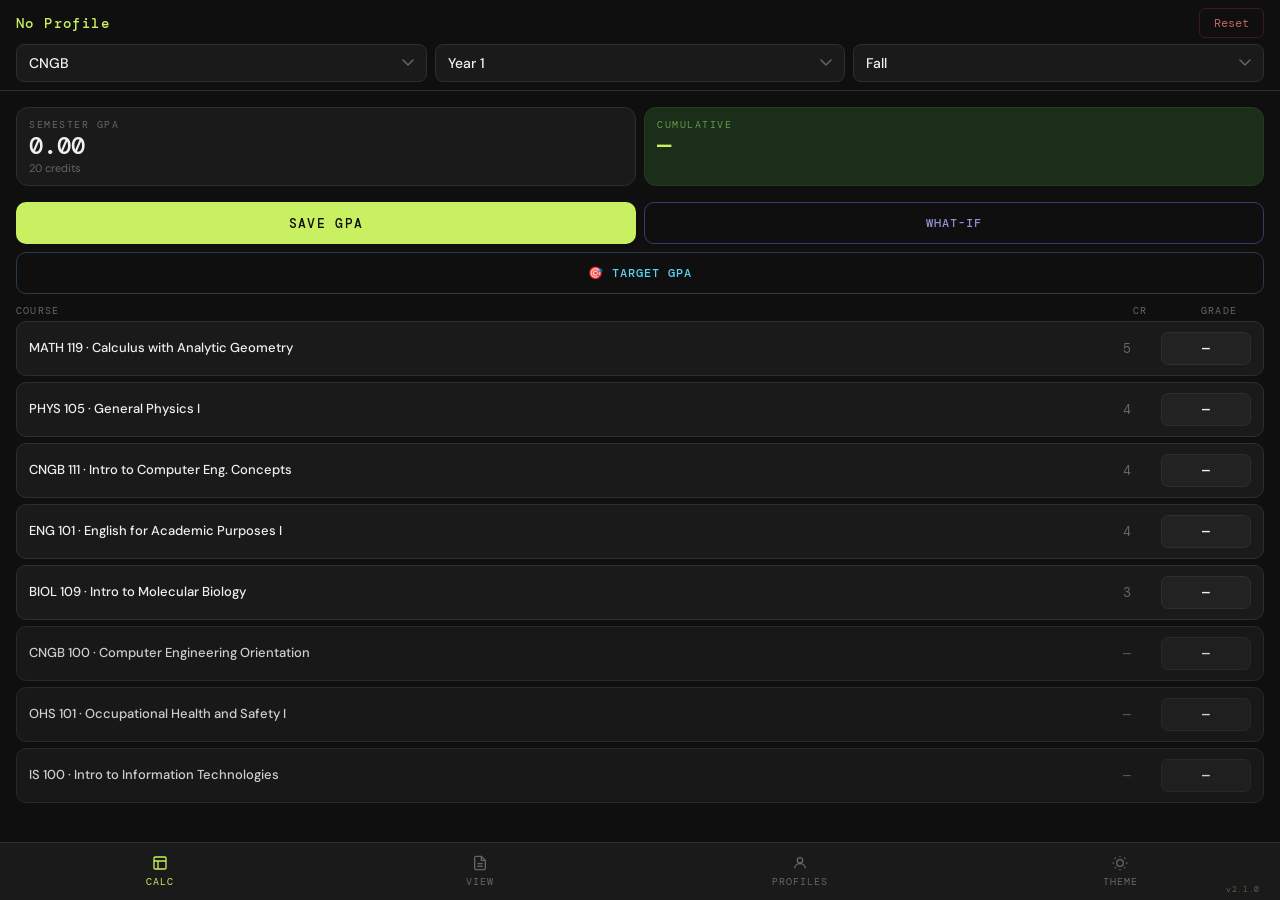
==== commit b23a8bff: "." ====
--- a/app/src/main/assets/index.html
+++ b/app/src/main/assets/index.html
@@ -6,193 +6,7 @@
     <meta name="mobile-web-app-capable" content="yes"/>
     <meta name="apple-mobile-web-app-capable" content="yes"/>
     <title>GPA Calculator</title>
-    <style>
-        @import url('https://fonts.googleapis.com/css2?family=DM+Mono:wght@400;500&family=DM+Sans:wght@300;400;500;600&display=swap');
-
-        :root {
-          --bg:#0f0f0f; --surface:#1a1a1a; --surface2:#222;
-          --border:#2e2e2e; --accent:#c8f060; --accent2:#60d0f0;
-          --text:#f0f0f0; --muted:#666; --elective:#1e1e2a; --saved:#1a2e1a;
-          --toast-bg:#1e1e1e;
-        }
-        body.light {
-          --bg:#f5f5f0; --surface:#ffffff; --surface2:#eeede8;
-          --border:#dddbd0; --accent:#5a8a00; --accent2:#0080b0;
-          --text:#1a1a1a; --muted:#999; --elective:#eeeef8; --saved:#eef5e8;
-          --toast-bg:#ffffff;
-        }
-
-        * { box-sizing:border-box; margin:0; padding:0; -webkit-tap-highlight-color:transparent; }
-        body { background:var(--bg); color:var(--text); font-family:'DM Sans',sans-serif; min-height:100dvh; overscroll-behavior:none; }
-
-        .screen { display:none; flex-direction:column; height:calc(100dvh - 58px); overflow:hidden; }
-        .screen.active { display:flex; }
-
-        .profile-screen { padding:24px 20px; }
-        .active-profile-bar { background:var(--surface); border:1px solid var(--accent); border-radius:12px; padding:14px 16px; margin-bottom:20px; display:flex; align-items:center; justify-content:space-between; }
-        .active-profile-bar .ap-label { font-size:10px; font-family:'DM Mono',monospace; letter-spacing:0.15em; color:var(--muted); text-transform:uppercase; }
-        .active-profile-bar .ap-name  { font-size:16px; font-weight:600; color:var(--accent); margin-top:2px; }
-
-        .new-profile-btn { width:100%; background:var(--accent); color:#0f0f0f; border:none; border-radius:10px; padding:14px; font-family:'DM Mono',monospace; font-size:13px; letter-spacing:0.1em; font-weight:500; cursor:pointer; text-transform:uppercase; margin-bottom:20px; }
-        .profiles-label { font-size:10px; font-family:'DM Mono',monospace; letter-spacing:0.15em; text-transform:uppercase; color:var(--muted); margin-bottom:10px; }
-        .profile-list { display:flex; flex-direction:column; gap:8px; }
-
-        /* dept tabs in profile screen */
-        .dept-tabs { display:grid; grid-template-columns:1fr 1fr 1fr; gap:6px; margin-bottom:16px; }
-        .dept-tab { background:var(--surface2); border:1px solid var(--border); border-radius:8px; padding:10px 4px; font-family:'DM Mono',monospace; font-size:12px; color:var(--muted); cursor:pointer; text-align:center; transition:all 0.15s; }
-        .dept-tab.active { background:var(--saved); border-color:var(--accent); color:var(--accent); }
-
-        .profile-card { background:var(--surface); border:1px solid var(--border); border-radius:12px; padding:14px 16px; display:flex; align-items:center; justify-content:space-between; cursor:pointer; transition:border-color 0.15s; }
-        .profile-card:active { border-color:var(--accent); }
-        .profile-card.is-active { border-color:#3a5a1a; background:var(--saved); }
-        .pc-info .pc-name { font-size:15px; font-weight:600; color:var(--text); }
-        .pc-info .pc-meta { font-size:11px; color:var(--muted); margin-top:2px; font-family:'DM Mono',monospace; }
-        .pc-actions { display:flex; gap:8px; }
-        .pc-btn { background:none; border:1px solid var(--border); border-radius:6px; padding:5px 10px; font-size:11px; font-family:'DM Mono',monospace; color:var(--muted); cursor:pointer; }
-        .pc-btn.load { color:var(--accent2); border-color:#1a3a4a; }
-        .pc-btn.del  { color:#c06060; border-color:#3a1a1a; }
-
-        .dept-badge { display:inline-block; font-size:9px; font-family:'DM Mono',monospace; letter-spacing:0.12em; text-transform:uppercase; padding:2px 7px; border-radius:4px; background:#1a2a3a; color:var(--accent2); margin-left:6px; vertical-align:middle; }
-
-        .nav-bar { display:flex; position:fixed; bottom:0; left:0; right:0; background:var(--surface); border-top:1px solid var(--border); height:58px; z-index:50; }
-        .nav-btn { flex:1; padding:12px 8px; background:none; border:none; color:var(--muted); font-family:'DM Mono',monospace; font-size:10px; letter-spacing:0.1em; text-transform:uppercase; cursor:pointer; display:flex; flex-direction:column; align-items:center; gap:4px; transition:color 0.15s; }
-        .nav-btn svg { width:20px; height:20px; }
-        .nav-btn.active { color:var(--accent); }
-
-        .header { background:var(--bg); border-bottom:1px solid var(--border); padding:8px 16px; flex-shrink:0; }
-        .header-top { display:flex; justify-content:space-between; align-items:center; margin-bottom:6px; }
-        .header-profile { font-family:'DM Mono',monospace; font-size:14px; color:var(--accent); letter-spacing:0.1em; font-weight:500; }
-
-        .selectors { display:grid; grid-template-columns:1fr 1fr 1fr; gap:8px; }
-        select { width:100%; background:var(--surface); color:var(--text); border:1px solid var(--border); border-radius:8px; padding:9px 12px; font-family:'DM Sans',sans-serif; font-size:14px; font-weight:500; appearance:none; background-image:url("data:image/svg+xml,%3Csvg xmlns='http://www.w3.org/2000/svg' width='12' height='8' viewBox='0 0 12 8'%3E%3Cpath d='M1 1l5 5 5-5' stroke='%23666' stroke-width='1.5' fill='none' stroke-linecap='round'/%3E%3C/svg%3E"); background-repeat:no-repeat; background-position:right 12px center; }
-        select:focus { outline:none; border-color:var(--accent); }
-        select:disabled { opacity:0.6; cursor:not-allowed; background:var(--surface2); }
-
-        .scroll-area { flex:1; overflow-y:auto; -webkit-overflow-scrolling:touch; }
-        .banners { display:grid; grid-template-columns:1fr 1fr; gap:8px; padding:8px 16px; }
-        .banner { background:var(--surface); border-radius:12px; padding:10px 12px; border:1px solid var(--border); }
-        .banner.cum { border-color:#2a3a1a; background:var(--saved); }
-        .banner.cum.danger { border-color:#3a1a1a !important; background:#1e0f0f !important; }
-        .banner.cum.high-honor { border-color:#4a6a1a !important; background:#1e3a0e !important; }
-        .banner-label { font-size:10px; font-family:'DM Mono',monospace; letter-spacing:0.15em; text-transform:uppercase; color:var(--muted); margin-bottom:3px; }
-        .banner.cum .banner-label { color:#6a9a4a; }
-        .banner.cum.danger .banner-label { color:#9a4a4a !important; }
-        .banner-gpa { font-size:24px; font-family:'DM Mono',monospace; font-weight:500; line-height:1; }
-        .banner.cum .banner-gpa { color:var(--accent); }
-        .banner.cum.danger .banner-gpa { color:#e08080 !important; }
-        .banner-sub { font-size:11px; color:var(--muted); margin-top:3px; }
-        .honor-badge { display:inline-block; font-size:9px; font-family:'DM Mono',monospace; letter-spacing:0.1em; text-transform:uppercase; padding:2px 6px; border-radius:4px; background:#2a4a1a; color:#a0e060; margin-top:3px; }
-        .honor-badge.high { background:#3a6a0a; color:var(--accent); }
-
-        .history-wrap { padding:0 16px 8px; display:flex; gap:6px; flex-wrap:wrap; }
-        .chip { background:var(--surface2); border:1px solid var(--border); border-radius:8px; padding:8px 12px; text-align:center; min-width:58px; cursor:pointer; }
-        .chip.active-chip { border-color:var(--accent); }
-        .chip-label { font-size:11px; font-family:'DM Mono',monospace; color:var(--muted); letter-spacing:0.1em; }
-        .chip-gpa { font-size:15px; font-family:'DM Mono',monospace; font-weight:500; color:var(--accent); margin-top:2px; }
-
-        .btn-row { display:grid; grid-template-columns:1fr 1fr; gap:8px; margin:0 16px 10px; }
-        .save-btn { background:var(--accent); color:#0f0f0f; border:none; border-radius:10px; padding:12px; font-family:'DM Mono',monospace; font-size:13px; letter-spacing:0.1em; font-weight:500; cursor:pointer; text-transform:uppercase; }
-
-        .col-header { display:grid; grid-template-columns:1fr 52px 90px; padding:0 16px 4px; gap:8px; }
-        .col-header span { font-size:10px; font-family:'DM Mono',monospace; letter-spacing:0.12em; text-transform:uppercase; color:var(--muted); }
-        .col-header span:nth-child(2), .col-header span:nth-child(3) { text-align:center; }
-
-        .course-list { padding:0 16px 20px; display:flex; flex-direction:column; gap:6px; }
-        .course-row { background:var(--surface); border:1px solid var(--border); border-radius:10px; display:grid; grid-template-columns:1fr 52px 90px; align-items:center; gap:8px; padding:10px 12px; transition:border-color 0.2s; }
-        .course-row.elective { background:var(--elective); border-color:#2a2a3e; }
-        .course-row.graded   { border-color:#2a3a1a; }
-        .course-row.zero-cr  { opacity:0.85; }
-        .course-name { font-size:13px; font-weight:500; color:var(--text); line-height:1.3; }
-        .course-row.elective .course-name { color:#9090c0; font-style:italic; }
-        .course-credits { font-family:'DM Mono',monospace; font-size:13px; color:var(--muted); text-align:center; }
-
-        .credit-spin { display:flex; align-items:center; justify-content:center; gap:3px; }
-        .spin-btn { background:var(--surface2); border:1px solid var(--border); color:var(--text); border-radius:4px; width:20px; height:20px; font-size:14px; cursor:pointer; display:flex; align-items:center; justify-content:center; flex-shrink:0; }
-        .spin-val { font-family:'DM Mono',monospace; font-size:13px; min-width:14px; text-align:center; }
-
-        .grade-select { background:var(--surface2); color:var(--text); border:1px solid var(--border); border-radius:7px; padding:7px 6px; font-family:'DM Mono',monospace; font-size:13px; font-weight:500; appearance:none; text-align:center; width:100%; cursor:pointer; }
-        .grade-select:focus { outline:none; border-color:var(--accent2); }
-        .grade-select.has-grade { border-color:#2a4a2a; color:var(--accent); }
-        .grade-select.zero-pass { border-color:#2a4a2a; color:#80e080; }
-        .grade-select.zero-fail { border-color:#3a1a1a; color:#e08080; }
-
-        .whatif-bar { display:none; margin:0 16px 10px; background:#1a1a2e; border:1px solid #3a3a6e; border-radius:10px; padding:10px 14px; align-items:center; justify-content:space-between; gap:10px; }
-        .whatif-bar.active { display:flex; }
-        .whatif-label { font-family:'DM Mono',monospace; font-size:11px; color:#9090d0; letter-spacing:0.1em; text-transform:uppercase; }
-        .whatif-gpa   { font-family:'DM Mono',monospace; font-size:22px; font-weight:500; color:var(--accent2); }
-        .whatif-delta { font-family:'DM Mono',monospace; font-size:12px; margin-top:2px; }
-        .whatif-delta.up   { color:#80e080; }
-        .whatif-delta.down { color:#e08080; }
-        .whatif-delta.same { color:var(--muted); }
-        .whatif-btn { background:none; border:1px solid #3a3a6e; color:#9090d0; border-radius:10px; padding:12px; font-family:'DM Mono',monospace; font-size:12px; letter-spacing:0.08em; font-weight:500; cursor:pointer; text-transform:uppercase; transition:background 0.15s,color 0.15s; }
-        .whatif-btn.on { background:#1a1a2e; border-color:#6060c0; color:var(--accent2); }
-        .course-row.whatif-changed { border-color:#3a3a6e !important; }
-        .grade-select.whatif-grade { border-color:#4a4a9a !important; color:var(--accent2) !important; }
-
-        /* transcript */
-        .transcript-wrap { padding:20px 16px 20px; }
-        .transcript-header { display:flex; justify-content:space-between; align-items:baseline; margin-bottom:4px; }
-        .transcript-title { font-family:'DM Mono',monospace; font-size:12px; letter-spacing:0.2em; text-transform:uppercase; color:var(--accent); font-weight:500; }
-        .transcript-sub { font-size:11px; color:var(--muted); font-family:'DM Mono',monospace; }
-        .transcript-profile { font-size:18px; font-weight:600; color:var(--text); margin-bottom:16px; }
-        .transcript-sem { margin-bottom:14px; }
-        .transcript-sem-header { display:flex; justify-content:space-between; align-items:center; margin-bottom:5px; }
-        .transcript-sem-title { font-family:'DM Mono',monospace; font-size:11px; letter-spacing:0.12em; text-transform:uppercase; color:var(--muted); }
-        .transcript-sem-gpa { font-family:'DM Mono',monospace; font-size:13px; font-weight:500; color:var(--accent); }
-        .transcript-course { display:flex; justify-content:space-between; align-items:center; padding:7px 12px; background:var(--surface); border-radius:8px; margin-bottom:3px; border:1px solid var(--border); }
-        .transcript-course-name { font-size:12px; color:var(--text); flex:1; }
-        .transcript-course-cr { font-family:'DM Mono',monospace; font-size:11px; color:var(--muted); margin:0 10px; }
-        .transcript-course-grade { font-family:'DM Mono',monospace; font-size:13px; font-weight:500; color:var(--accent); min-width:36px; text-align:right; }
-        .transcript-course-grade.empty { color:#c06060; }
-        .transcript-course-grade.pass { color:#80e080; }
-        .transcript-course-grade.fail { color:#e08080; }
-        .transcript-cum { background:var(--saved); border:1px solid #2a3a1a; border-radius:12px; padding:14px 16px; margin-top:16px; display:flex; justify-content:space-between; align-items:center; }
-        .transcript-cum.danger { background:#1e0f0f; border-color:#3a1a1a; }
-        .transcript-cum-left .label { font-family:'DM Mono',monospace; font-size:10px; letter-spacing:0.12em; text-transform:uppercase; color:#6a9a4a; }
-        .transcript-cum.danger .label { color:#9a4a4a; }
-        .transcript-cum-gpa { font-family:'DM Mono',monospace; font-size:26px; font-weight:500; color:var(--accent); }
-        .transcript-cum.danger .transcript-cum-gpa { color:#e08080; }
-        .transcript-honor { font-size:11px; color:#a0e060; margin-top:2px; }
-        .transcript-actions { display:grid; grid-template-columns:1fr 1fr; gap:8px; margin-top:14px; }
-        .transcript-btn { background:var(--surface2); border:1px solid var(--border); color:var(--text); border-radius:10px; padding:12px 8px; font-family:'DM Mono',monospace; font-size:11px; letter-spacing:0.06em; text-transform:uppercase; cursor:pointer; display:flex; align-items:center; justify-content:center; gap:6px; }
-        .transcript-btn:active { opacity:0.7; }
-        .no-data-msg { text-align:center; color:var(--muted); font-size:13px; padding:40px 0; }
-
-        /* modals */
-        .modal-overlay { display:none; position:fixed; inset:0; background:rgba(0,0,0,0.7); z-index:200; align-items:center; justify-content:center; padding:24px; }
-        .modal-overlay.open { display:flex; }
-        .modal { background:var(--surface); border:1px solid var(--border); border-radius:16px; padding:24px; width:100%; max-width:340px; }
-        .modal h2 { font-size:16px; font-weight:600; margin-bottom:6px; }
-        .modal p  { font-size:13px; color:var(--muted); margin-bottom:16px; }
-        .modal input { width:100%; background:var(--surface2); color:var(--text); border:1px solid var(--border); border-radius:8px; padding:12px 14px; font-family:'DM Sans',sans-serif; font-size:15px; margin-bottom:16px; }
-        .modal input:focus { outline:none; border-color:var(--accent); }
-        .modal-btns { display:grid; grid-template-columns:1fr 1fr; gap:8px; }
-        .modal-cancel  { background:none; border:1px solid var(--border); color:var(--muted); border-radius:8px; padding:12px; font-family:'DM Mono',monospace; font-size:12px; cursor:pointer; text-transform:uppercase; }
-        .modal-confirm { background:var(--accent); color:#0f0f0f; border:none; border-radius:8px; padding:12px; font-family:'DM Mono',monospace; font-size:12px; font-weight:500; cursor:pointer; text-transform:uppercase; }
-
-        /* new profile dept picker inside modal */
-        .modal-dept-row { display:grid; grid-template-columns:1fr 1fr 1fr; gap:6px; margin-bottom:16px; }
-        .modal-dept-btn { background:var(--surface2); border:1px solid var(--border); border-radius:8px; padding:10px 4px; font-family:'DM Mono',monospace; font-size:12px; color:var(--muted); cursor:pointer; text-align:center; transition:all 0.15s; }
-        .modal-dept-btn.active { background:var(--saved); border-color:var(--accent); color:var(--accent); }
-
-        /* toast */
-        .toast { position:fixed; bottom:70px; left:50%; transform:translateX(-50%) translateY(120px); background:var(--toast-bg); color:var(--text); font-family:'DM Mono',monospace; font-size:12px; font-weight:500; padding:0; border-radius:12px; border:1px solid var(--border); transition:transform 0.3s ease; z-index:999; min-width:220px; overflow:hidden; box-shadow:0 4px 20px rgba(0,0,0,0.3); }
-        .toast.show { transform:translateX(-50%) translateY(0); }
-        .toast-inner { display:flex; align-items:center; justify-content:space-between; padding:12px 14px; gap:12px; }
-        .toast-msg { color:var(--text); letter-spacing:0.05em; white-space:nowrap; }
-        .toast-undo { background:none; border:1px solid var(--accent); color:var(--accent); border-radius:6px; padding:4px 10px; font-family:'DM Mono',monospace; font-size:11px; cursor:pointer; white-space:nowrap; flex-shrink:0; }
-        .toast-progress { height:2px; background:var(--border); width:100%; }
-        .toast-progress-bar { height:100%; background:var(--accent); width:100%; transition:width linear; }
-
-        /* swipe dots */
-        .swipe-hint { display:flex; justify-content:center; padding:6px 0 2px; gap:5px; flex-shrink:0; }
-        .swipe-dot { width:6px; height:6px; border-radius:50%; background:var(--border); transition:background 0.2s,transform 0.2s; }
-        .swipe-dot.active { background:var(--accent); transform:scale(1.3); }
-
-        .target-achievable { color:var(--accent); }
-        .target-impossible { color:#e08080; }
-        .target-already { color:#80e080; }
-    </style>
+    <link rel="stylesheet" href="style.css">
 </head>
 <body>
 
@@ -304,7 +118,7 @@
         <svg id="themeIcon" viewBox="0 0 24 24" fill="none" stroke="currentColor" stroke-width="2"><circle cx="12" cy="12" r="5"/><line x1="12" y1="1" x2="12" y2="3"/><line x1="12" y1="21" x2="12" y2="23"/><line x1="4.22" y1="4.22" x2="5.64" y2="5.64"/><line x1="18.36" y1="18.36" x2="19.78" y2="19.78"/><line x1="1" y1="12" x2="3" y2="12"/><line x1="21" y1="12" x2="23" y2="12"/><line x1="4.22" y1="19.78" x2="5.64" y2="18.36"/><line x1="18.36" y1="5.64" x2="19.78" y2="4.22"/></svg>
         Theme
     </button>
-    <div style="position:absolute;bottom:6px;right:20px;font-family:'DM Mono',monospace;font-size:8px;color:#556644;letter-spacing:0.08em;pointer-events:none;">v1.5.0</div>
+    <div style="position:absolute;bottom:6px;right:20px;font-family:'DM Mono',monospace;font-size:8px;color:#556644;letter-spacing:0.08em;pointer-events:none;">v2.1.0</div>
 </div>
 
 <!-- MODALS -->
@@ -394,1207 +208,10 @@
     <img id="overlayImg" src="" alt="GPA Transcript" style="display:block;width:100%;height:auto;"/>
 </div>
 
-<script>
-    // ── grade systems ─────────────────────────────────────────────
-    const GRADES       = ["AA","BA","BB","CB","CC","DC","DD","FD","FF","SKIP"];
-    const GRADE_POINTS = {AA:4.0,BA:3.5,BB:3.0,CB:2.5,CC:2.0,DC:1.5,DD:1.0,FD:0.5,FF:0.0};
-    // For 0-credit courses: S = Satisfactory (pass), U = Unsatisfactory (fail)
-    const ZERO_CR_GRADES = ["S","U","SKIP"];
-
-    const SEM_ORDER = [
-      ["Year 1","Fall"],["Year 1","Spring"],
-      ["Year 2","Fall"],["Year 2","Spring"],
-      ["Year 3","Fall"],["Year 3","Spring"],
-      ["Year 4","Fall"],["Year 4","Spring"],
-    ];
-
-    // ── CNGB course data (updated with 0-credit courses) ──────────
-    // Format: [name, credits]  — credits=0 means S/U grading
-    const CNGB_PRESETS = {
-      "Year 1|Fall": [
-        ["PHYS 105 · General Physics I",4],
-        ["MATH 119 · Calculus with Analytic Geometry",5],
-        ["BIOL 109 · Intro to Molecular Biology",3],
-        ["CNGB 100 · Computer Engineering Orientation",0],
-        ["CNGB 111 · Intro to Computer Eng. Concepts",4],
-        ["ENG 101 · English for Academic Purposes I",4],
-        ["OHS 101 · Occupational Health and Safety I",0],
-        ["IS 100 · Intro to Information Technologies",0],
-      ],
-      "Year 1|Spring": [
-        ["PHYS 106 · General Physics II",4],
-        ["MATH 120 · Calculus of Several Variables",5],
-        ["MATH 260 · Basic Linear Algebra",3],
-        ["BA 100 · Career Planning",0],
-        ["CNGB 140 · C Programming",4],
-        ["ENG 102 · English for Academic Purposes II",4],
-      ],
-      "Year 2|Fall": [
-        ["MATH 219 · Differential Equations",4],
-        ["HIST 2205 · History of the Turkish Revolution I",0],
-        ["EE 281 · Electrical Circuits",4],
-        ["CNGB 213 · Data Structures",4],
-        ["CNGB 223 · Discrete Computational Structures",3],
-        ["ENG 211 · Academic Speaking Skills",3],
-      ],
-      "Year 2|Spring": [
-        ["HIST 2206 · History of the Turkish Revolution II",0],
-        ["CNGB 222 · Statistical Methods",3],
-        ["CNGB 232 · Logic Design",4],
-        ["CNGB 242 · Programming Language Concepts",4],
-        ["CNGB 280 · Formal Languages & Abstract Machines",3],
-      ],
-      "Year 3|Fall": [
-        ["CNGB 300 · Summer Practice I",0],
-        ["CNGB 315 · Algorithms",3],
-        ["CNGB 331 · Computer Organization",3],
-        ["CNGB 351 · Data Management & File Structures",3],
-        ["TURK 105 · Turkish I",0],
-        ["OHS 301 · Occupational Health and Safety II",0],
-      ],
-      "Year 3|Spring": [
-        ["CNGB 334 · Intro to Operating Systems",3],
-        ["CNGB 336 · Intro to Embedded Systems",3],
-        ["CNGB 350 · Software Engineering",3],
-        ["CNGB 384 · Signals and Systems",3],
-        ["TURK 106 · Turkish II",0],
-      ],
-      "Year 4|Fall": [
-        ["CNGB 400 · Summer Practice II",0],
-        ["CNGB 435 · Data Communications and Networking",3],
-        ["CNGB 477 · Intro to Computer Graphics",3],
-        ["CNGB 491 · Computer Engineering Design I",4],
-      ],
-      "Year 4|Spring": [
-        ["CNGB 492 · Computer Engineering Design II",4],
-      ],
-    };
-    const CNGB_ELECTIVES = {
-      "Year 2|Spring": ["Nontechnical Elective"],
-      "Year 3|Fall":   ["Restricted Elective","Nontechnical Elective"],
-      "Year 3|Spring": ["Nontechnical Elective"],
-      "Year 4|Fall":   ["Technical Elective 1","Technical Elective 2"],
-      "Year 4|Spring": ["Free Elective","Technical Elective 1","Technical Elective 2","Technical Elective 3"],
-    };
-
-    // ── IENG course data ──────────────────────────────────────────
-    const IENG_PRESETS = {
-      "Year 1|Fall": [
-        ["IEB 113E · Intro to Industrial Eng. & Ethics",2],
-        ["FIZ 101E · Physics I",3],
-        ["FIZ 101EL · Physics I Laboratory",1],
-        ["BIL 100E · Intro to Programming (Python)",2],
-        ["MAT 103E · Mathematics I",4],
-        ["TUR 121 · Türk Dili I",0],
-        ["ING 100 · EAP Through Global Goals",3],
-        ["ATA 121 · Atatürk İlk & İnkılap Tarihi I",0],
-      ],
-      "Year 1|Spring": [
-        ["FIZ 102E · Physics II",3],
-        ["FIZ 102EL · Physics II Laboratory",1],
-        ["KIM 101E · General Chemistry I",3],
-        ["KIM 101EL · General Chemistry I Lab",1],
-        ["IEB 112E · Intro to Manufacturing Systems",3],
-        ["MAT 104E · Mathematics II",4],
-        ["DAN 102 · Girişimcilik & Kariyer Danışmanlığı",0],
-        ["ING 112A · Basics of Academic Writing",2],
-      ],
-      "Year 2|Fall": [
-        ["IEB 213E · Data Manag. in Industrial Syst.",3],
-        ["IEB 210E · Linear Algebra for Industrial Eng.",3],
-        ["EKO 201E · Economics",3],
-        ["IEB 215E · System Thinking and Analysis",2],
-        ["IEB 252E · Theory of Probability",3],
-        ["ING 201A · Essentials of Research Paper Writing",2],
-      ],
-      "Year 2|Spring": [
-        ["MEK 205E · Engineering Mechanics",3],
-        ["IEB 232E · Ergonomics",3],
-        ["IEB 311E · Statistics",3],
-        ["IEB 331E · Operations Research I",3],
-        ["IEB 201E · Industrial Engineering Applications in Python",2],
-        ["HUK 201 · İş Hukuku",3],
-      ],
-      "Year 3|Fall": [
-        ["IEB 341E · Work Analysis and Design",3],
-        ["IEB 421E · Production Planning & Control",3],
-        ["IEB 332E · Operations Research II",3],
-        ["IEB 305E · Data Analytics for Business",3],
-      ],
-      "Year 3|Spring": [
-        ["IEB 312E · Engineering Economics",3],
-        ["IEB 322E · System Simulation",3],
-        ["IEB 308E · Quality Engineering",2],
-      ],
-      "Year 4|Fall": [
-        ["IEB 4901E · Industrial Engineering Design I",4],
-        ["IEB 411E · Integrated Manufacturing Systems",2],
-        ["IEB 431E · Management and Organization",3],
-        ["IEB 449 · End. Müh. Uyg. Seminer Dersi",0],
-      ],
-      "Year 4|Spring": [
-        ["IEB 412E · Principles of Human Resources Management",3],
-        ["IEB 4902E · Industrial Engineering Design II",4],
-        ["ATA 122 · Atatürk İlk & İnkılap Tarihi II",0],
-        ["TUR 122 · Türk Dili II",0],
-      ],
-    };
-    const IENG_ELECTIVES = {
-      "Year 3|Fall":   ["5th Sem Elective (Functional)","5th Sem Elective (Analytical)"],
-      "Year 3|Spring": ["6th Sem Elective (Functional)","6th Sem Elective (Analytical)","6th Sem Elective (ITB)"],
-      "Year 4|Fall":   ["7th Sem Elective (Functional)","7th Sem Elective (Analytical)"],
-      "Year 4|Spring": ["8th Sem Elective (Functional)","8th Sem Elective (Analytical)"],
-    };
-
-    // ── FE course data (updated from official list) ───────────────
-    const FE_PRESETS = {
-      "Year 1|Fall": [
-        ["BEB 650 · Basic Information & Communication Tech.",2],
-        ["FİZ 117 · General Physics Laboratory",2],
-        ["FİZ 127 · Physics I",5],
-        ["GMÜ 101 · Introduction to Food Engineering",4],
-        ["İNG 111 · Integrated Skills I",3],
-        ["KİM 119 · Chemistry Laboratory I",2],
-        ["KİM 159 · General Chemistry",4],
-        ["MAT 123 · Mathematics I",6],
-        ["TKD 103 · Turkish Language I",2],
-      ],
-      "Year 1|Spring": [
-        ["FİZ 128 · Physics II",5],
-        ["GMÜ 102 · Technical Drawing",2],
-        ["GMÜ 104 · Computer Programming",5],
-        ["GMÜ 106 · Biology",3],
-        ["İNG 112 · Integrated Skills II",3],
-        ["KİM 160 · Organic Chemistry",4],
-        ["MAT 124 · Mathematics II",6],
-        ["TKD 104 · Turkish Language II",2],
-      ],
-      "Year 2|Fall": [
-        ["AİT 203 · Atatürk's Principles & Hist. of His Ref. I",2],
-        ["GMÜ 205 · Food Chemistry I",4],
-        ["GMÜ 215 · General Microbiology",5],
-        ["GMÜ 225 · General Microbiology Laboratory",3],
-        ["GMÜ 231 · Engineering Mathematics",5],
-        ["GMÜ 235 · Material and Energy Balances",5],
-        ["İST 118 · Uygulamalı İstatistik",5],
-        ["MÜH 103 · Occupational Health and Safety I",1],
-      ],
-      "Year 2|Spring": [
-        ["AİT 204 · Atatürk's Principles & Hist. of His Ref. II",2],
-        ["GMÜ 202 · Food Chemistry II",3],
-        ["GMÜ 206 · Instrumental Analysis Laboratory",3],
-        ["GMÜ 210 · Instrumental Analysis",5],
-        ["GMÜ 242 · Fluid Mechanics",5],
-        ["GMÜ 248 · Food Microbiology",5],
-        ["GMÜ 254 · Food Microbiology Laboratory",3],
-        ["MÜH 104 · Occupational Health and Safety II",1],
-      ],
-      "Year 3|Fall": [
-        ["GMÜ 309 · Food Chemistry Laboratory",3],
-        ["GMÜ 311 · Unit Operations I",5],
-        ["GMÜ 313 · Heat Transfer",4],
-        ["GMÜ 319 · Engineering Thermodynamics",4],
-        ["GMÜ 321 · Mass Transfer",4],
-      ],
-      "Year 3|Spring": [
-        ["GMÜ 334 · Chemical Reaction Engineering",3],
-        ["GMÜ 370 · Food Technology I",4],
-        ["GMÜ 372 · Food Technology Lab. I",2],
-        ["GMÜ 376 · Unit Operations II",3],
-        ["GMÜ 378 · Unit Operations Laboratory",3],
-      ],
-      "Year 4|Fall": [
-        ["GMÜ 427 · Food Technology II",4],
-        ["GMÜ 429 · Food Technology Laboratory II",3],
-        ["GMÜ 445 · Food Engineering Plant Design",5],
-        ["GMÜ 467 · Food Safety and Legislation",4],
-        ["MÜH 401 · Multi-Disciplined Project Work",1],
-      ],
-      "Year 4|Spring": [
-        ["GMÜ 438 · Training",8],
-        ["GMÜ 440 · Graduation Project",4],
-      ],
-    };
-    const FE_ELECTIVES = {};
-
-    // ── helpers ───────────────────────────────────────────────────
-    let activeDept = 'CNGB';
-    function getCoursePresets(){ return activeDept==='IENG'?IENG_PRESETS:activeDept==='FE'?FE_PRESETS:CNGB_PRESETS; }
-    function getElectivePresets(){ return activeDept==='IENG'?IENG_ELECTIVES:activeDept==='FE'?FE_ELECTIVES:CNGB_ELECTIVES; }
-
-    // ── storage ───────────────────────────────────────────────────
-    function getAllProfiles(){ try{ return JSON.parse(localStorage.getItem('gpa_profiles'))||{}; }catch(e){ return {}; } }
-    function saveAllProfiles(p){ localStorage.setItem('gpa_profiles',JSON.stringify(p)); }
-    function getActiveProfileId(){ return localStorage.getItem('gpa_activeProfile')||null; }
-    function setActiveProfileId(id){ localStorage.setItem('gpa_activeProfile',id); }
-
-    let activeKey='Year 1|Fall';
-    let semData={}, semHistory={};
-    let activeProfileId=null, deleteTargetId=null, deletedProfile=null;
-
-    // 🔒 DEPARTMENT LOCK – enable/disable the department select based on active profile presence
-    function updateDeptSelectState() {
-        const deptSel = document.getElementById('deptSel');
-        if (!deptSel) return;
-        const hasActiveProfile = (activeProfileId !== null);
-        deptSel.disabled = hasActiveProfile;
-    }
-
-    function loadActiveProfile(){
-      activeProfileId=getActiveProfileId();
-      const profiles=getAllProfiles();
-      if(activeProfileId&&profiles[activeProfileId]){
-        semData    = profiles[activeProfileId].semData    ||{};
-        semHistory = profiles[activeProfileId].semHistory ||{};
-        activeDept = profiles[activeProfileId].dept       ||'CNGB';
-        document.getElementById('deptSel').value=activeDept;
-        document.getElementById('activeProfileName').textContent    =profiles[activeProfileId].name;
-        document.getElementById('activeProfileBarName').textContent =profiles[activeProfileId].name;
-      } else {
-        semData={}; semHistory={};
-        activeDept = 'CNGB';
-        document.getElementById('deptSel').value = 'CNGB';
-        document.getElementById('activeProfileName').textContent    ='No Profile';
-        document.getElementById('activeProfileBarName').textContent ='None';
-      }
-      updateDeptSelectState();
-    }
-
-    function persistToProfile(){
-      if(!activeProfileId) return;
-      const profiles=getAllProfiles();
-      if(!profiles[activeProfileId]) return;
-      profiles[activeProfileId].semData    =semData;
-      profiles[activeProfileId].semHistory =semHistory;
-      profiles[activeProfileId].dept       =activeDept;
-      saveAllProfiles(profiles);
-    }
-
-    // ── screen / history ──────────────────────────────────────────
-    let _currentScreen='calc';
-
-    function showScreen(name,fromPopState){
-      const ov=document.getElementById('imgOverlay');
-      if(ov) ov.style.display='none';
-      document.getElementById('calcScreen').classList.toggle('active',name==='calc');
-      document.getElementById('transcriptScreen').classList.toggle('active',name==='transcript');
-      document.getElementById('profileScreen').classList.toggle('active',name==='profiles');
-      document.getElementById('navCalc').classList.toggle('active',name==='calc');
-      document.getElementById('navTranscript').classList.toggle('active',name==='transcript');
-      document.getElementById('navProfiles').classList.toggle('active',name==='profiles');
-      if(name==='profiles')   renderProfileList();
-      if(name==='transcript') renderTranscript();
-      if(!fromPopState&&name!==_currentScreen){
-        if(name==='calc') history.replaceState({screen:'calc'},'','');
-        else              history.pushState({screen:name},'','');
-      }
-      _currentScreen=name;
-    }
-
-    window.addEventListener('popstate',function(e){
-      const screen=(e.state&&e.state.screen)||'calc';
-      if(screen==='imgOverlay'){
-        document.getElementById('imgOverlay').style.display='none';
-        _currentScreen='transcript';
-        return;
-      }
-      showScreen(screen,true);
-    });
-
-    // ── profile filter ────────────────────────────────────────────
-    let profileFilter='ALL';
-    function setProfileFilter(f){
-      profileFilter=f;
-      ['ALL','CNGB','IENG','FE'].forEach(d=>{
-        document.getElementById('filterTab_'+d)?.classList.toggle('active',d===f);
-      });
-      renderProfileList();
-    }
-
-    // ── profile list ──────────────────────────────────────────────
-    function renderProfileList(){
-      const profiles=getAllProfiles();
-      const list=document.getElementById('profileList');
-      list.innerHTML='';
-      const ids=Object.keys(profiles).filter(id=>profileFilter==='ALL'||(profiles[id].dept||'CNGB')===profileFilter);
-      if(!ids.length){
-        list.innerHTML='<div style="color:var(--muted);font-size:13px;text-align:center;padding:20px 0;">No profiles'+(profileFilter!=='ALL'?' for '+profileFilter:'')+'. Create one above.</div>';
-        return;
-      }
-      ids.forEach(id=>{
-        const p=profiles[id];
-        const cnt=Object.keys(p.semHistory||{}).length;
-        const cum=calcCumulative(p.semHistory||{});
-        const dept=p.dept||'CNGB';
-        const card=document.createElement('div');
-        card.className='profile-card'+(id===activeProfileId?' is-active':'');
-        card.innerHTML=`
-          <div class="pc-info">
-            <div class="pc-name">${p.name}<span class="dept-badge">${dept}</span></div>
-            <div class="pc-meta">${cnt} semester${cnt!==1?'s':''} saved${cum?' · '+cum.val+' GPA':''}${cum?.honor?' · '+cum.honor:''}</div>
-          </div>
-          <div class="pc-actions">
-            ${id!==activeProfileId
-              ?`<button class="pc-btn load" onclick="loadProfile('${id}')">Load</button>`
-              :'<span style="font-size:11px;color:var(--accent);font-family:\'DM Mono\',monospace;">Active</span>'}
-            <button class="pc-btn" style="color:#c8a030;border-color:#3a2a10;" onclick="openRenameModal('${id}')">Rename</button>
-            <button class="pc-btn del" onclick="askDeleteProfile('${id}')">Del</button>
-          </div>`;
-        list.appendChild(card);
-      });
-    }
-
-    function calcCumulative(sh){
-      const keys=Object.keys(sh);
-      if(!keys.length) return null;
-      let pts=0,cr=0;
-      keys.forEach(k=>{pts+=sh[k].gpa*sh[k].credits;cr+=sh[k].credits;});
-      if(!cr) return null;
-      const gpa=pts/cr;
-      let honor='';
-      if(gpa>=3.5)      honor='★ High Honor';
-      else if(gpa>=3.0) honor='✦ Honor';
-      else if(gpa<2.0)  honor='⚠ Below 2.0';
-      return {val:gpa.toFixed(2),honor};
-    }
-
-    // ── new profile modal dept picker ─────────────────────────────
-    let _modalDept='CNGB';
-    function selectModalDept(d){
-      _modalDept=d;
-      ['CNGB','IENG','FE'].forEach(x=>document.getElementById('mdept_'+x).classList.toggle('active',x===d));
-    }
-
-    function openNewProfileModal(){
-      _modalDept=activeDept;
-      ['CNGB','IENG','FE'].forEach(x=>document.getElementById('mdept_'+x).classList.toggle('active',x===_modalDept));
-      document.getElementById('profileNameInput').value='';
-      document.getElementById('newProfileModal').classList.add('open');
-      setTimeout(()=>document.getElementById('profileNameInput').focus(),100);
-    }
-    function closeNewProfileModal(){ document.getElementById('newProfileModal').classList.remove('open'); }
-
-    function confirmNewProfile(){
-      const name=document.getElementById('profileNameInput').value.trim();
-      if(!name) return;
-      const profiles=getAllProfiles();
-      const id='profile_'+Date.now();
-      profiles[id]={name,dept:_modalDept,semData:{},semHistory:{}};
-      saveAllProfiles(profiles);
-      closeNewProfileModal();
-      loadProfile(id);
-    }
-
-    function loadProfile(id){
-      persist(activeKey); persistToProfile();
-      setActiveProfileId(id);
-      loadActiveProfile();
-      document.getElementById('deptSel').value=activeDept;
-      loadCourses(); updateHistoryStrip(); updateCumulative(); renderProfileList();
-    }
-
-    function askDeleteProfile(id){
-      const profiles=getAllProfiles();
-      deleteTargetId=id;
-      document.getElementById('deleteModalText').textContent=`Delete "${profiles[id]?.name}"? This cannot be undone.`;
-      document.getElementById('deleteModal').classList.add('open');
-    }
-    function closeDeleteModal(){ document.getElementById('deleteModal').classList.remove('open'); deleteTargetId=null; }
-
-    function confirmDelete(){
-      if(!deleteTargetId) return;
-      const profiles=getAllProfiles();
-      const name=profiles[deleteTargetId]?.name;
-      deletedProfile={id:deleteTargetId,data:JSON.parse(JSON.stringify(profiles[deleteTargetId]))};
-      delete profiles[deleteTargetId];
-      saveAllProfiles(profiles);
-      if(activeProfileId===deleteTargetId){
-        localStorage.removeItem('gpa_activeProfile');
-        activeProfileId=null; semData={}; semHistory={};
-        document.getElementById('activeProfileName').textContent='No Profile';
-        document.getElementById('activeProfileBarName').textContent='None';
-        updateDeptSelectState();
-        loadCourses(); updateHistoryStrip(); updateCumulative();
-      }
-      closeDeleteModal(); renderProfileList();
-      showToast(`"${name}" deleted`,5000,true);
-    }
-
-    function undoDelete(){
-      if(!deletedProfile) return;
-      const profiles=getAllProfiles();
-      profiles[deletedProfile.id]=deletedProfile.data;
-      saveAllProfiles(profiles);
-      if(!activeProfileId){
-        setActiveProfileId(deletedProfile.id);
-        loadActiveProfile(); loadCourses(); updateHistoryStrip(); updateCumulative();
-      }
-      deletedProfile=null;
-      if(toastTimer){clearTimeout(toastTimer);toastTimer=null;}
-      document.getElementById('toast').classList.remove('show');
-      renderProfileList();
-      showToast('Restored ✓',2000,false);
-    }
-
-    // ── semester ──────────────────────────────────────────────────
-    function currentKey(){ return document.getElementById('yearSel').value+'|'+document.getElementById('semSel').value; }
-
-    function onDeptChange(){
-      if (activeProfileId) {
-        document.getElementById('deptSel').value = activeDept;
-        return;
-      }
-      persist(activeKey);
-      activeDept=document.getElementById('deptSel').value;
-      persistToProfile();
-      loadCourses();
-      if(window.updateSwipeDots) updateSwipeDots();
-    }
-
-    function onYearChange(){
-      document.getElementById('semSel').value='Fall';
-      switchSemester();
-    }
-
-    function switchSemester(){
-      persist(activeKey);
-      activeKey=currentKey();
-      loadCourses();
-      if(window.updateSwipeDots) updateSwipeDots();
-    }
-
-    function persist(key){
-      const rows=document.querySelectorAll('.course-row');
-      const snap=[];
-      rows.forEach(row=>{
-        const gradeEl=row.querySelector('.grade-select');
-        const credEl =row.querySelector('.spin-val');
-        const isElect=row.classList.contains('elective');
-        snap.push({grade:gradeEl?gradeEl.value:'',credits:isElect?parseInt(credEl.textContent):parseInt(row.dataset.credits),elective:isElect});
-      });
-      semData[activeDept+'|'+key]=snap;
-      persistToProfile();
-    }
-
-    function loadCourses(){
-      const list=document.getElementById('courseList');
-      list.innerHTML='';
-      const key=activeKey;
-      const dataKey=activeDept+'|'+key;
-      const saved=semData[dataKey]||null;
-      const preset=getCoursePresets()[key]||[];
-      const elects=getElectivePresets()[key]||[];
-      const sorted=[...preset].sort((a,b)=>b[1]-a[1]);
-      sorted.forEach(([name,credits],i)=>{
-        list.appendChild(makeCourseRow(name,credits,saved?.[i]?.grade||'',false));
-      });
-      elects.forEach((name,j)=>{
-        const idx=sorted.length+j;
-        list.appendChild(makeCourseRow(name,saved?.[idx]?.credits||3,saved?.[idx]?.grade||'',true));
-      });
-      recalculate(); updateHistoryStrip(); updateCumulative();
-      if(whatIfMode){whatIfGrades={};realGradeSnapshot={};attachWhatIfListeners();updateWhatIf();}
-    }
-
-    function makeCourseRow(name,credits,savedGrade,isElective){
-      const isZero=(!isElective&&credits===0);
-      const row=document.createElement('div');
-      row.className='course-row'+(isElective?' elective':'')+(isZero?' zero-cr':'');
-      row.dataset.credits=credits;
-      row.dataset.zeroCr=isZero?'1':'0';
-
-      const nameEl=document.createElement('div');
-      nameEl.className='course-name'; nameEl.textContent=name;
-      row.appendChild(nameEl);
-
-      if(isElective){
-        const spin=document.createElement('div'); spin.className='credit-spin';
-        const minus=document.createElement('button'); minus.className='spin-btn'; minus.textContent='−';
-        const val  =document.createElement('span');  val.className='spin-val';   val.textContent=credits;
-        const plus =document.createElement('button'); plus.className='spin-btn';  plus.textContent='+';
-        minus.onclick=()=>{let v=parseInt(val.textContent);if(v>1){val.textContent=v-1;row.dataset.credits=v-1;recalculate();}};
-        plus.onclick =()=>{let v=parseInt(val.textContent);if(v<9){val.textContent=v+1;row.dataset.credits=v+1;recalculate();}};
-        spin.appendChild(minus); spin.appendChild(val); spin.appendChild(plus);
-        row.appendChild(spin);
-      } else {
-        row.appendChild(Object.assign(document.createElement('div'),{className:'course-credits',textContent:isZero?'—':credits}));
-      }
-
-      const sel=document.createElement('select');
-      if(isZero){
-        sel.appendChild(Object.assign(document.createElement('option'),{value:'',textContent:'—'}));
-        [['S','Passed'],['U','Not Passed'],['SKIP',"Didn't Take"]].forEach(([v,t])=>{
-          const opt=document.createElement('option'); opt.value=v; opt.textContent=t;
-          if(v===savedGrade) opt.selected=true;
-          sel.appendChild(opt);
-        });
-        sel.className='grade-select'+(savedGrade==='S'?' zero-pass':savedGrade==='U'?' zero-fail has-grade':savedGrade?'  has-grade':'');
-        sel.onchange=()=>{
-          sel.className='grade-select'+(sel.value==='S'?' zero-pass':sel.value==='U'?' zero-fail has-grade':sel.value?' has-grade':'');
-          row.classList.toggle('graded',sel.value!==''&&sel.value!=='SKIP');
-          persist(activeKey);
-        };
-      } else {
-        sel.className='grade-select'+(savedGrade?' has-grade':'');
-        sel.appendChild(Object.assign(document.createElement('option'),{value:'',textContent:'—'}));
-        GRADES.filter(g=>g!=='SKIP').forEach(g=>{
-          const opt=document.createElement('option'); opt.value=g; opt.textContent=g;
-          if(g===savedGrade) opt.selected=true;
-          sel.appendChild(opt);
-        });
-        const skipOpt=document.createElement('option'); skipOpt.value='SKIP'; skipOpt.textContent="Didn't Take";
-        if(savedGrade==='SKIP') skipOpt.selected=true;
-        sel.appendChild(skipOpt);
-        sel.onchange=()=>{
-          sel.classList.toggle('has-grade',sel.value!=='');
-          row.classList.toggle('graded',sel.value!==''&&sel.value!=='SKIP');
-          recalculate(); persist(activeKey);
-        };
-      }
-      if(savedGrade&&savedGrade!=='SKIP') row.classList.add('graded');
-      row.appendChild(sel);
-      return row;
-    }
-
-    function recalculate(){
-      let pts=0,cr=0;
-      document.querySelectorAll('.course-row').forEach(row=>{
-        if(row.dataset.zeroCr==='1') return;
-        const c=parseInt(row.dataset.credits)||0;
-        const g=row.querySelector('.grade-select').value;
-        if(g==='SKIP') return;
-        pts+=(GRADE_POINTS[g]??0.0)*c; cr+=c;
-      });
-      document.getElementById('semGpa').textContent    =cr>0?(pts/cr).toFixed(2):'—';
-      document.getElementById('semCredits').textContent=cr>0?cr+' credits':'';
-    }
-
-    function saveSemester(){
-      if(whatIfMode){showToast('Exit What-If mode first');return;}
-      if(!activeProfileId){showToast('Create a profile first!');showScreen('profiles');return;}
-      persist(activeKey);
-      let pts=0,cr=0;
-      document.querySelectorAll('.course-row').forEach(row=>{
-        if(row.dataset.zeroCr==='1') return;
-        const c=parseInt(row.dataset.credits)||0;
-        const g=row.querySelector('.grade-select').value;
-        if(g==='SKIP') return;
-        pts+=(GRADE_POINTS[g]??0.0)*c; cr+=c;
-      });
-      if(cr===0) return;
-      semHistory[activeKey]={gpa:pts/cr,credits:cr};
-      persistToProfile(); updateHistoryStrip(); updateCumulative();
-      showToast('Semester saved ✓');
-    }
-
-    function updateHistoryStrip(){
-      const wrap=document.getElementById('historyWrap');
-      wrap.innerHTML='';
-      SEM_ORDER.forEach(([year,sem])=>{
-        const key=year+'|'+sem;
-        if(!semHistory[key]) return;
-        const yIdx=['Year 1','Year 2','Year 3','Year 4'].indexOf(year)+1;
-        const semNum=sem==='Fall'?1:2;
-        const chip=document.createElement('div');
-        chip.className='chip'+(key===activeKey?' active-chip':'');
-        chip.innerHTML=`<div class="chip-label">Y${yIdx}S${semNum}</div><div class="chip-gpa">${semHistory[key].gpa.toFixed(2)}</div>`;
-        chip.onclick=()=>{
-          const[y,s]=key.split('|');
-          document.getElementById('yearSel').value=y;
-          document.getElementById('semSel').value=s;
-          switchSemester();
-        };
-        wrap.appendChild(chip);
-      });
-    }
-
-    function updateCumulative(){
-      const keys=Object.keys(semHistory);
-      const banner=document.getElementById('cumBanner');
-      const badge=document.getElementById('honorBadge');
-      const cumLabel=document.getElementById('cumLabel');
-      if(!keys.length){
-        document.getElementById('cumGpa').textContent='—';
-        document.getElementById('cumSubs').textContent='';
-        badge.style.display='none'; banner.className='banner cum'; cumLabel.textContent='Cumulative';
-        return;
-      }
-      let pts=0,cr=0;
-      keys.forEach(k=>{pts+=semHistory[k].gpa*semHistory[k].credits;cr+=semHistory[k].credits;});
-      const gpa=cr>0?pts/cr:0;
-      document.getElementById('cumGpa').textContent=gpa.toFixed(2);
-      document.getElementById('cumSubs').textContent=keys.length+' semester'+(keys.length>1?'s':'');
-      banner.className='banner cum'; badge.style.display='none'; cumLabel.textContent='Cumulative';
-      if(gpa<2.0){banner.classList.add('danger');cumLabel.textContent='Cumulative ⚠';}
-      else if(gpa>=3.5){banner.classList.add('high-honor');badge.style.display='inline-block';badge.className='honor-badge high';badge.textContent='★ High Honor';}
-      else if(gpa>=3.0){badge.style.display='inline-block';badge.className='honor-badge';badge.textContent='✦ Honor Student';}
-    }
-
-    function confirmReset(){document.getElementById('resetModal').classList.add('open');}
-    function closeResetModal(){document.getElementById('resetModal').classList.remove('open');}
-    function doReset(){semData={};semHistory={};if(activeProfileId)persistToProfile();loadCourses();closeResetModal();}
-
-    let toastTimer=null;
-    function showToast(msg,duration=2000,showUndo=false){
-      const t=document.getElementById('toast');
-      const msgEl=document.getElementById('toastMsg');
-      const undo=document.getElementById('toastUndo');
-      const bar=document.getElementById('toastBar');
-      if(toastTimer){clearTimeout(toastTimer);toastTimer=null;}
-      msgEl.textContent=msg;
-      undo.style.display=showUndo?'block':'none';
-      bar.style.transition='none'; bar.style.width='100%';
-      t.classList.add('show');
-      requestAnimationFrame(()=>requestAnimationFrame(()=>{
-        bar.style.transition=`width ${duration}ms linear`; bar.style.width='0%';
-      }));
-      toastTimer=setTimeout(()=>{t.classList.remove('show');deletedProfile=null;toastTimer=null;},duration);
-    }
-
-    let renameTargetId=null;
-    function openRenameModal(id){
-      renameTargetId=id;
-      const profiles=getAllProfiles();
-      document.getElementById('renameInput').value=profiles[id]?.name||'';
-      document.getElementById('renameModal').classList.add('open');
-      setTimeout(()=>document.getElementById('renameInput').focus(),100);
-    }
-    function closeRenameModal(){document.getElementById('renameModal').classList.remove('open');renameTargetId=null;}
-    function confirmRename(){
-      const name=document.getElementById('renameInput').value.trim();
-      if(!name||!renameTargetId) return;
-      const profiles=getAllProfiles();
-      profiles[renameTargetId].name=name;
-      saveAllProfiles(profiles);
-      if(renameTargetId===activeProfileId){
-        document.getElementById('activeProfileName').textContent=name;
-        document.getElementById('activeProfileBarName').textContent=name;
-      }
-      closeRenameModal(); renderProfileList();
-    }
-
-    // ── what-if ───────────────────────────────────────────────────
-    let whatIfMode=false, whatIfGrades={}, realGradeSnapshot={};
-
-    function toggleWhatIf(){
-      whatIfMode=!whatIfMode;
-      document.getElementById('whatifToggle').classList.toggle('on',whatIfMode);
-      document.getElementById('whatifBar').classList.toggle('active',whatIfMode);
-      if(!whatIfMode){
-        document.querySelectorAll('.course-row:not(.zero-cr) .grade-select').forEach((sel,i)=>{
-          const real=realGradeSnapshot[i]??'';
-          sel.value=real;
-          sel.classList.remove('whatif-grade');
-          sel.classList.toggle('has-grade',real!==''&&real!=='SKIP');
-          sel.parentElement.classList.remove('whatif-changed');
-          sel.parentElement.classList.toggle('graded',real!==''&&real!=='SKIP');
-          sel.onchange=sel._realOnchange;
-        });
-        whatIfGrades={}; realGradeSnapshot={}; recalculate();
-      } else {
-        realGradeSnapshot={};
-        document.querySelectorAll('.course-row:not(.zero-cr) .grade-select').forEach((sel,i)=>{realGradeSnapshot[i]=sel.value;});
-        whatIfGrades={}; attachWhatIfListeners(); updateWhatIf();
-      }
-    }
-
-    function attachWhatIfListeners(){
-      document.querySelectorAll('.course-row:not(.zero-cr) .grade-select').forEach((sel,i)=>{
-        if(!sel._realOnchange) sel._realOnchange=sel.onchange;
-        sel.onchange=()=>{
-          sel.classList.toggle('has-grade',sel.value!=='');
-          sel.parentElement.classList.toggle('graded',sel.value!=='');
-          if(whatIfMode){
-            whatIfGrades[i]=sel.value;
-            sel.classList.add('whatif-grade');
-            sel.parentElement.classList.add('whatif-changed');
-            updateWhatIf();
-          } else { sel._realOnchange&&sel._realOnchange(); }
-        };
-      });
-    }
-
-    function updateWhatIf(){
-      const rows=document.querySelectorAll('.course-row:not(.zero-cr)');
-      let pts=0,cr=0,rPts=0,rCr=0;
-      rows.forEach((row,i)=>{
-        const c=parseInt(row.dataset.credits)||0;
-        const grade=(whatIfMode&&whatIfGrades[i]!==undefined)?whatIfGrades[i]:row.querySelector('.grade-select').value;
-        const real=row.querySelector('.grade-select').value;
-        if(grade!==''&&grade!=='SKIP'){pts+=(GRADE_POINTS[grade]??0.0)*c;cr+=c;}
-        if(real!==''&&real!=='SKIP'){rPts+=(GRADE_POINTS[real]??0.0)*c;rCr+=c;}
-      });
-      const wiGpa=cr>0?pts/cr:null;
-      const realGpa=rCr>0?rPts/rCr:null;
-      document.getElementById('whatifGpa').textContent=wiGpa!==null?wiGpa.toFixed(2):'—';
-      const deltaEl=document.getElementById('whatifDelta');
-      if(wiGpa!==null&&realGpa!==null){
-        const diff=wiGpa-realGpa;
-        if(Math.abs(diff)<0.005){deltaEl.textContent='No change';deltaEl.className='whatif-delta same';}
-        else if(diff>0){deltaEl.textContent=`▲ +${diff.toFixed(2)} from current`;deltaEl.className='whatif-delta up';}
-        else{deltaEl.textContent=`▼ ${diff.toFixed(2)} from current`;deltaEl.className='whatif-delta down';}
-      } else { deltaEl.textContent=''; }
-    }
-
-    function resetWhatIf(){
-      whatIfGrades={};
-      document.querySelectorAll('.course-row:not(.zero-cr) .grade-select').forEach((sel,i)=>{
-        const real=realGradeSnapshot[i]??'';
-        sel.value=real;
-        sel.classList.remove('whatif-grade');
-        sel.classList.toggle('has-grade',real!==''&&real!=='SKIP');
-        sel.parentElement.classList.remove('whatif-changed');
-        sel.parentElement.classList.toggle('graded',real!==''&&real!=='SKIP');
-      });
-      updateWhatIf();
-    }
-
-    // ── theme ─────────────────────────────────────────────────────
-    function toggleTheme(){
-      const isLight=document.body.classList.toggle('light');
-      localStorage.setItem('gpa_theme',isLight?'light':'dark');
-      document.getElementById('themeIcon').innerHTML=isLight
-        ?'<path d="M21 12.79A9 9 0 1111.21 3a7 7 0 009.79 9.79z"/>'
-        :'<circle cx="12" cy="12" r="5"/><line x1="12" y1="1" x2="12" y2="3"/><line x1="12" y1="21" x2="12" y2="23"/><line x1="4.22" y1="4.22" x2="5.64" y2="5.64"/><line x1="18.36" y1="18.36" x2="19.78" y2="19.78"/><line x1="1" y1="12" x2="3" y2="12"/><line x1="21" y1="12" x2="23" y2="12"/><line x1="4.22" y1="19.78" x2="5.64" y2="18.36"/><line x1="18.36" y1="5.64" x2="19.78" y2="4.22"/>';
-    }
-    function loadTheme(){
-      if(localStorage.getItem('gpa_theme')==='light'){
-        document.body.classList.add('light');
-        document.getElementById('themeIcon').innerHTML='<path d="M21 12.79A9 9 0 1111.21 3a7 7 0 009.79 9.79z"/>';
-      }
-    }
-
-    // ── transcript ────────────────────────────────────────────────
-    function renderTranscript(){
-      const wrap=document.getElementById('transcriptWrap');
-      wrap.innerHTML='';
-      const profiles=getAllProfiles();
-      const profileName=activeProfileId&&profiles[activeProfileId]?profiles[activeProfileId].name:null;
-
-      const header=document.createElement('div');
-      header.className='transcript-header';
-      header.innerHTML=`<span class="transcript-title">${activeDept}</span><span class="transcript-sub">GPA Calculator</span>`;
-      wrap.appendChild(header);
-
-      const pName=document.createElement('div');
-      pName.className='transcript-profile';
-      pName.textContent=profileName||'No Profile';
-      wrap.appendChild(pName);
-
-      const savedSems=SEM_ORDER.filter(([y,s])=>semHistory[y+'|'+s]);
-      if(!savedSems.length){
-        const msg=document.createElement('div');
-        msg.className='no-data-msg';
-        msg.innerHTML='No saved semesters yet.<br>Save semester GPAs in the Calc tab.';
-        wrap.appendChild(msg);
-        renderTranscriptActions(wrap);
-        return;
-      }
-
-      const presets=getCoursePresets(); const electives=getElectivePresets();
-
-      savedSems.forEach(([year,sem])=>{
-        const key=year+'|'+sem;
-        const dataKey=activeDept+'|'+key;
-        const yIdx=['Year 1','Year 2','Year 3','Year 4'].indexOf(year)+1;
-        const semN=sem==='Fall'?1:2;
-        const saved=semData[dataKey]||[];
-        const preset=[...(presets[key]||[])].sort((a,b)=>b[1]-a[1]);
-        const elects=electives[key]||[];
-
-        const semDiv=document.createElement('div');
-        semDiv.className='transcript-sem';
-        const semH=document.createElement('div');
-        semH.className='transcript-sem-header';
-        semH.innerHTML=`<span class="transcript-sem-title">Year ${yIdx} · Semester ${semN}</span><span class="transcript-sem-gpa">${semHistory[key].gpa.toFixed(2)} GPA</span>`;
-        semDiv.appendChild(semH);
-
-        const allCourses=[
-          ...preset.map((c,i)=>({name:c[0],cr:c[1],grade:saved[i]?.grade||'',isZero:c[1]===0})),
-          ...elects.map((name,j)=>{const idx=preset.length+j;return{name,cr:saved[idx]?.credits||3,grade:saved[idx]?.grade||'',isZero:false};})
-        ];
-
-        allCourses.forEach(({name,cr,grade,isZero})=>{
-          if(grade==='SKIP') return;
-          const row=document.createElement('div');
-          row.className='transcript-course';
-          let gradeClass='', gradeText='';
-          if(isZero){
-            gradeText=grade==='S'?'S':grade==='U'?'U':'—';
-            gradeClass=grade==='S'?'pass':grade==='U'?'fail':'empty';
-          } else {
-            gradeText=grade||'FF';
-            gradeClass=grade===''?'empty':'';
-          }
-          row.innerHTML=`
-            <span class="transcript-course-name">${name}</span>
-            <span class="transcript-course-cr">${isZero?'—':cr+'cr'}</span>
-            <span class="transcript-course-grade ${gradeClass}">${gradeText}</span>`;
-          semDiv.appendChild(row);
-        });
-        wrap.appendChild(semDiv);
-      });
-
-      const cum=calcCumulative(semHistory);
-      if(cum){
-        const cumDiv=document.createElement('div');
-        cumDiv.className='transcript-cum'+(parseFloat(cum.val)<2?' danger':'');
-        cumDiv.innerHTML=`
-          <div class="transcript-cum-left">
-            <div class="label">Cumulative GPA</div>
-            ${cum.honor?`<div class="transcript-honor">${cum.honor}</div>`:''}
-          </div>
-          <div class="transcript-cum-gpa">${cum.val}</div>`;
-        wrap.appendChild(cumDiv);
-      }
-
-      renderTranscriptActions(wrap);
-    }
-
-    function renderTranscriptActions(wrap){
-      const actions=document.createElement('div');
-      actions.className='transcript-actions';
-      actions.innerHTML=`
-        <button class="transcript-btn" onclick="shareTranscript()">
-          <svg width="14" height="14" viewBox="0 0 24 24" fill="none" stroke="currentColor" stroke-width="2"><circle cx="18" cy="5" r="3"/><circle cx="6" cy="12" r="3"/><circle cx="18" cy="19" r="3"/><line x1="8.59" y1="13.51" x2="15.42" y2="17.49"/><line x1="15.41" y1="6.51" x2="8.59" y2="10.49"/></svg>
-          Share
-        </button>
-        <button class="transcript-btn" onclick="copyTranscript()">
-          <svg width="14" height="14" viewBox="0 0 24 24" fill="none" stroke="currentColor" stroke-width="2"><rect x="9" y="9" width="13" height="13" rx="2"/><path d="M5 15H4a2 2 0 01-2-2V4a2 2 0 012-2h9a2 2 0 012 2v1"/></svg>
-          Copy
-        </button>
-        <button class="transcript-btn" id="exportImgBtn" onclick="exportAsImage()" style="grid-column:1/-1;border-color:#2a3a4a;color:var(--accent2);">
-          <svg width="14" height="14" viewBox="0 0 24 24" fill="none" stroke="currentColor" stroke-width="2"><rect x="3" y="3" width="18" height="18" rx="2"/><circle cx="8.5" cy="8.5" r="1.5"/><polyline points="21 15 16 10 5 21"/></svg>
-          Export as Image
-        </button>`;
-      wrap.appendChild(actions);
-    }
-
-    function buildShareText(){
-      const profiles=getAllProfiles();
-      const name=activeProfileId&&profiles[activeProfileId]?profiles[activeProfileId].name:'GPA';
-      const presets=getCoursePresets(); const electives=getElectivePresets();
-      const lines=[`${activeDept} GPA — ${name}`,``];
-      SEM_ORDER.filter(([y,s])=>semHistory[y+'|'+s]).forEach(([year,sem])=>{
-        const key=year+'|'+sem;
-        const dataKey=activeDept+'|'+key;
-        const yIdx=['Year 1','Year 2','Year 3','Year 4'].indexOf(year)+1;
-        const semN=sem==='Fall'?1:2;
-        const saved=semData[dataKey]||[];
-        const preset=[...(presets[key]||[])].sort((a,b)=>b[1]-a[1]);
-        const elects=electives[key]||[];
-        lines.push(`── Year ${yIdx} · Semester ${semN}  (GPA: ${semHistory[key].gpa.toFixed(2)}) ──`);
-        const allCourses=[
-          ...preset.map((c,i)=>({name:c[0],cr:c[1],grade:saved[i]?.grade||'',isZero:c[1]===0})),
-          ...elects.map((nm,j)=>{const idx=preset.length+j;return{name:nm,cr:saved[idx]?.credits||3,grade:saved[idx]?.grade||'',isZero:false};})
-        ];
-        allCourses.forEach(({name,cr,grade,isZero})=>{
-          if(grade==='SKIP') return;
-          const g=isZero?(grade||'—'):(grade||'FF');
-          lines.push(`${g.padEnd(3)}  ${isZero?'—  ':(String(cr)+'cr')}  ${name}`);
-        });
-        lines.push('');
-      });
-      const cum=calcCumulative(semHistory);
-      if(cum){ lines.push(`Cumulative GPA: ${cum.val}`); if(cum.honor) lines.push(cum.honor); }
-      return lines.join('\n');
-    }
-
-    function shareTranscript(){
-      const text=buildShareText();
-      if(navigator.share){ navigator.share({title:'GPA Transcript',text}).catch(()=>{}); }
-      else { copyTranscript(); }
-    }
-    function copyTranscript(){
-      const text=buildShareText();
-      if(navigator.clipboard){ navigator.clipboard.writeText(text).then(()=>showToast('Copied ✓',2000)); }
-      else {
-        const ta=document.createElement('textarea');
-        ta.value=text; document.body.appendChild(ta); ta.select();
-        document.execCommand('copy'); document.body.removeChild(ta);
-        showToast('Copied ✓',2000);
-      }
-    }
-
-    // ── FIXED: share image with blob promise and fallback ─────────
-    window._lastExportBlobPromise = null;
-
-    async function shareImage() {
-      if (!window._lastExportBlobPromise) {
-        showToast('No image to share. Export first.');
-        return;
-      }
-      try {
-        const blob = await window._lastExportBlobPromise;
-        if (!blob) throw new Error('Failed to get image blob');
-        const file = new File([blob], window._lastExportName || 'GPA_Transcript.png', { type: 'image/png' });
-        if (navigator.share && navigator.canShare && navigator.canShare({ files: [file] })) {
-          await navigator.share({
-            title: 'GPA Transcript',
-            files: [file]
-          });
-          showToast('Shared ✓');
-        } else {
-          // Fallback: download the image
-          downloadImg();
-          showToast('Sharing not supported, image saved instead');
-        }
-      } catch (err) {
-        console.error(err);
-        showToast('Sharing failed: ' + (err.message || 'unknown error'));
-      }
-    }
-
-    // ── export as image (stores blob promise) ────────────────────
-    async function exportAsImage(){
-      const btn=document.getElementById('exportImgBtn');
-      if(btn){btn.textContent='Generating…';btn.disabled=true;}
-
-      const isLight=document.body.classList.contains('light');
-      const BG=isLight?'#f5f5f0':'#0f0f0f',SURF=isLight?'#ffffff':'#1a1a1a',BOR=isLight?'#dddbd0':'#2e2e2e';
-      const TEXT=isLight?'#1a1a1a':'#f0f0f0',ACC=isLight?'#5a8a00':'#c8f060',MUT=isLight?'#888':'#666';
-      const SAVBG=isLight?'#eef5e8':'#1a2e1a';
-
-      const profiles=getAllProfiles();
-      const profileName=activeProfileId&&profiles[activeProfileId]?profiles[activeProfileId].name:'—';
-      const savedSems=SEM_ORDER.filter(([y,s])=>semHistory[y+'|'+s]);
-      const cum=calcCumulative(semHistory);
-      const presets=getCoursePresets(); const electives=getElectivePresets();
-
-      const SC=2,W=380,PAD=22,INNER=W-PAD*2;
-
-      const semBlocks=[];
-      savedSems.forEach(([year,sem])=>{
-        const key=year+'|'+sem; const dataKey=activeDept+'|'+key;
-        const yIdx=['Year 1','Year 2','Year 3','Year 4'].indexOf(year)+1;
-        const semN=sem==='Fall'?1:2;
-        const savedD=semData[dataKey]||[];
-        const preset=[...(presets[key]||[])].sort((a,b)=>b[1]-a[1]);
-        const elects=electives[key]||[];
-        const courses=[
-          ...preset.map((c,i)=>({name:c[0],cr:c[1],grade:savedD[i]?.grade||'',isZero:c[1]===0})),
-          ...elects.map((nm,j)=>{const idx=preset.length+j;return{name:nm,cr:savedD[idx]?.credits||3,grade:savedD[idx]?.grade||'',isZero:false};})
-        ].filter(c=>c.grade!=='SKIP');
-        semBlocks.push({yIdx,semN,key,courses});
-      });
-
-      let H=PAD+14+6+22+10;
-      semBlocks.forEach(b=>{H+=18+7+b.courses.length*(28+4)+16;});
-      if(cum) H+=54+12;
-      H+=20+PAD;
-
-      const canvas=document.createElement('canvas');
-      canvas.width=W*SC; canvas.height=H*SC;
-      const ctx=canvas.getContext('2d');
-      ctx.scale(SC,SC);
-
-      function rr(x,y,w,h,r,fill,stroke,sw){
-        ctx.beginPath();
-        ctx.moveTo(x+r,y);ctx.lineTo(x+w-r,y);ctx.arcTo(x+w,y,x+w,y+r,r);
-        ctx.lineTo(x+w,y+h-r);ctx.arcTo(x+w,y+h,x+w-r,y+h,r);
-        ctx.lineTo(x+r,y+h);ctx.arcTo(x,y+h,x,y+h-r,r);
-        ctx.lineTo(x,y+r);ctx.arcTo(x,y,x+r,y,r);
-        ctx.closePath();
-        if(fill){ctx.fillStyle=fill;ctx.fill();}
-        if(stroke){ctx.strokeStyle=stroke;ctx.lineWidth=sw||1;ctx.stroke();}
-      }
-      function trunc(str,maxW){
-        if(ctx.measureText(str).width<=maxW)return str;
-        while(str.length>1&&ctx.measureText(str+'…').width>maxW)str=str.slice(0,-1);
-        return str+'…';
-      }
-
-      ctx.fillStyle=BG; ctx.fillRect(0,0,W,H);
-      let y=PAD;
-
-      ctx.font='600 10px "DM Mono",monospace'; ctx.fillStyle=ACC;
-      ctx.fillText(activeDept,PAD,y+11);
-      ctx.font='10px "DM Mono",monospace'; ctx.fillStyle=MUT;
-      const sub='GPA Calculator';
-      ctx.fillText(sub,W-PAD-ctx.measureText(sub).width,y+11);
-      y+=14+6;
-
-      ctx.font='bold 17px "DM Mono",monospace'; ctx.fillStyle=TEXT;
-      ctx.fillText(trunc(profileName,INNER),PAD,y+17);
-      y+=22+10;
-
-      semBlocks.forEach(({yIdx,semN,key,courses})=>{
-        ctx.font='500 9px "DM Mono",monospace'; ctx.fillStyle=MUT;
-        ctx.fillText('YEAR '+yIdx+' · SEM '+semN,PAD,y+12);
-        ctx.font='bold 13px "DM Mono",monospace'; ctx.fillStyle=ACC;
-        const gStr=semHistory[key].gpa.toFixed(2);
-        ctx.fillText(gStr,W-PAD-ctx.measureText(gStr).width,y+12);
-        y+=18+7;
-        courses.forEach(({name,cr,grade,isZero})=>{
-          const g=isZero?(grade==='S'?'S':grade==='U'?'U':'—'):(grade||'FF');
-          const gC=isZero?(grade==='S'?'#80e080':grade==='U'?'#e08080':MUT):(grade?ACC:'#c06060');
-          rr(PAD,y,INNER,26,5,SURF,BOR,0.8);
-          ctx.font='bold 12px "DM Mono",monospace'; ctx.fillStyle=gC;
-          ctx.fillText(g,PAD+10,y+17);
-          ctx.font='10px "DM Mono",monospace'; ctx.fillStyle=MUT;
-          ctx.fillText(isZero?'—':cr+'cr',PAD+46,y+17);
-          ctx.font='11px "DM Mono",monospace'; ctx.fillStyle=TEXT;
-          ctx.fillText(trunc(name,INNER-86-8),PAD+84,y+17);
-          y+=28+4;
-        });
-        y+=16;
-      });
-
-      if(cum){
-        rr(PAD,y,INNER,50,8,SAVBG,'#2a3a1a',1);
-        ctx.font='500 9px "DM Mono",monospace'; ctx.fillStyle=MUT;
-        ctx.fillText('CUMULATIVE GPA',PAD+12,y+16);
-        if(cum.honor){ctx.font='11px "DM Mono",monospace';ctx.fillStyle=ACC;ctx.fillText(cum.honor,PAD+12,y+34);}
-        ctx.font='bold 24px "DM Mono",monospace'; ctx.fillStyle=ACC;
-        ctx.fillText(cum.val,W-PAD-12-ctx.measureText(cum.val).width,y+36);
-        y+=54+12;
-      }
-
-      ctx.font='9px "DM Mono",monospace'; ctx.fillStyle=MUT;
-      const foot='Generated with GPA Calculator';
-      ctx.fillText(foot,W/2-ctx.measureText(foot).width/2,y+13);
-
-      try {
-        const dataUrl=canvas.toDataURL('image/png');
-        window._lastExportDataUrl=dataUrl;
-        window._lastExportName=activeDept+'_GPA_'+profileName.replace(/\s+/g,'_')+'.png';
-        // Create a promise that resolves to the blob
-        window._lastExportBlobPromise = new Promise((resolve) => {
-          canvas.toBlob((blob) => {
-            resolve(blob);
-          }, 'image/png');
-        });
-        document.getElementById('overlayImg').src=dataUrl;
-        document.getElementById('imgOverlay').style.display='flex';
-        history.pushState({screen:'imgOverlay'},'','');
-      } catch(e){ showToast('Export failed'); }
-      finally { if(btn){btn.textContent='Export as Image';btn.disabled=false;} }
-    }
-
-    function closeImgOverlay(){
-      document.getElementById('imgOverlay').style.display='none';
-      if(history.state&&history.state.screen==='imgOverlay') history.back();
-    }
-    function downloadImg(){
-      if(!window._lastExportDataUrl) return;
-      const a=document.createElement('a');
-      a.href=window._lastExportDataUrl; a.download=window._lastExportName||'GPA.png';
-      document.body.appendChild(a); a.click(); document.body.removeChild(a);
-      showToast('Saved to Downloads ✓',2000);
-    }
-
-    // ── swipe ─────────────────────────────────────────────────────
-    (function(){
-      const SEM_FLAT=["Year 1|Fall","Year 1|Spring","Year 2|Fall","Year 2|Spring","Year 3|Fall","Year 3|Spring","Year 4|Fall","Year 4|Spring"];
-      function currentFlatIdx(){ return SEM_FLAT.indexOf(document.getElementById('yearSel').value+'|'+document.getElementById('semSel').value); }
-      function goToFlat(idx){
-        if(idx<0||idx>=SEM_FLAT.length) return;
-        const[year,sem]=SEM_FLAT[idx].split('|');
-        document.getElementById('yearSel').value=year;
-        document.getElementById('semSel').value=sem;
-        switchSemester(); updateSwipeDots();
-      }
-      window.updateSwipeDots=function(){
-        const wrap=document.getElementById('swipeDots');
-        if(!wrap) return;
-        const cur=currentFlatIdx();
-        wrap.innerHTML='';
-        SEM_FLAT.forEach((_,i)=>{
-          const d=document.createElement('span');
-          d.className='swipe-dot'+(i===cur?' active':'');
-          wrap.appendChild(d);
-        });
-      };
-      let tx0=0,ty0=0,swiping=false;
-      const area=document.getElementById('calcScrollArea');
-      area.addEventListener('touchstart',e=>{tx0=e.touches[0].clientX;ty0=e.touches[0].clientY;swiping=true;},{passive:true});
-      area.addEventListener('touchmove',e=>{
-        if(!swiping) return;
-        if(Math.abs(e.touches[0].clientX-tx0)>Math.abs(e.touches[0].clientY-ty0)*1.5&&Math.abs(e.touches[0].clientX-tx0)>30) e.preventDefault();
-      },{passive:false});
-      area.addEventListener('touchend',e=>{
-        if(!swiping) return; swiping=false;
-        const dx=e.changedTouches[0].clientX-tx0;
-        const dy=e.changedTouches[0].clientY-ty0;
-        if(Math.abs(dx)>50&&Math.abs(dx)>Math.abs(dy)*1.5) goToFlat(dx<0?currentFlatIdx()+1:currentFlatIdx()-1);
-      },{passive:true});
-    })();
-
-    // ── target GPA ────────────────────────────────────────────────
-    function openTargetModal(){
-      const cum=calcCumulative(semHistory);
-      document.getElementById('targetModalDesc').textContent=cum
-        ?`Current cumulative: ${cum.val} across ${Object.keys(semHistory).length} semester(s)`
-        :'No semesters saved yet — result will be for first semester.';
-      document.getElementById('targetInput').value='';
-      document.getElementById('targetResult').innerHTML='';
-      document.getElementById('targetModal').classList.add('open');
-      setTimeout(()=>document.getElementById('targetInput').focus(),100);
-    }
-    function closeTargetModal(){ document.getElementById('targetModal').classList.remove('open'); }
-
-    function calcTarget(){
-      const targetGpa=parseFloat(document.getElementById('targetInput').value);
-      const res=document.getElementById('targetResult');
-      if(isNaN(targetGpa)||targetGpa<0||targetGpa>4){
-        res.innerHTML='<span style="color:#e08080;">Enter a GPA between 0.00 and 4.00</span>';
-        return;
-      }
-      const keys=Object.keys(semHistory);
-      let earnedPts=0,earnedCr=0;
-      keys.forEach(k=>{earnedPts+=semHistory[k].gpa*semHistory[k].credits;earnedCr+=semHistory[k].credits;});
-      const curGpa=earnedCr>0?earnedPts/earnedCr:null;
-      const presets=getCoursePresets(); const electives=getElectivePresets();
-
-      function nextCrCount(){
-        const nk=SEM_ORDER.map(([y,s])=>y+'|'+s).filter(k=>!semHistory[k])[0]||null;
-        if(!nk) return 15;
-        const np=(presets[nk]||[]).filter(([,c])=>c>0);
-        const ne=(electives[nk]||[]).length;
-        return np.reduce((s,[,c])=>s+c,0)+ne*3||15;
-      }
-
-      if(curGpa!==null&&targetGpa<curGpa){
-        const nc=nextCrCount();
-        const minNeeded=(targetGpa*(earnedCr+nc)-earnedPts)/nc;
-        const gps2=Object.entries({AA:4.0,BA:3.5,BB:3.0,CB:2.5,CC:2.0,DC:1.5,DD:1.0,FD:0.5,FF:0.0});
-        if(minNeeded<=0){
-          res.innerHTML=`<span class="target-already">✓ Current GPA: <b>${curGpa.toFixed(2)}</b> — above your floor of ${targetGpa.toFixed(2)}.<br>Even a 0.00 next semester won't drop you below it.</span>`;
-        } else {
-          const safe=gps2.filter(([,p])=>p>=minNeeded).sort((a,b)=>a[1]-b[1])[0];
-          res.innerHTML=`<span class="target-achievable">✓ Current GPA: <b>${curGpa.toFixed(2)}</b> — above your floor of ${targetGpa.toFixed(2)}.<br>`
-            +`Min next semester GPA to stay above: <b>${minNeeded.toFixed(2)}</b><br>`
-            +`Lowest safe grade: <b>${safe?safe[0]:'AA'}</b> overall (based on ~${nc} credits)</span>`;
-        }
-        return;
-      }
-      if(curGpa!==null&&Math.abs(targetGpa-curGpa)<0.005){
-        res.innerHTML=`<span class="target-already">✓ You're exactly at ${curGpa.toFixed(2)} — your target!</span>`;
-        return;
-      }
-      const nc=nextCrCount();
-      const neededGpa=(targetGpa*(earnedCr+nc)-earnedPts)/nc;
-      if(neededGpa>4.0){
-        const sems=4-targetGpa>0.001?Math.ceil((targetGpa*earnedCr-earnedPts)/(nc*(4-targetGpa))):Infinity;
-        res.innerHTML=`<span class="target-impossible">Not reachable in 1 semester at max GPA (4.00).<br>`
-          +(sems!==Infinity?`Needs ~${sems} semester(s) of straight AA grades.`:`A 4.00 target requires perfect scores in all remaining courses.`)+'</span>';
-      } else if(neededGpa<0){
-        res.innerHTML=`<span class="target-already">✓ Already on track — even a 0.00 next semester keeps you above ${targetGpa.toFixed(2)}.</span>`;
-      } else {
-        const gps=Object.entries({AA:4.0,BA:3.5,BB:3.0,CB:2.5,CC:2.0,DC:1.5,DD:1.0,FD:0.5,FF:0.0});
-        const closest=gps.reduce((best,[g,p])=>Math.abs(p-neededGpa)<Math.abs(best[1]-neededGpa)?[g,p]:best);
-        res.innerHTML=`<span class="target-achievable">Next semester GPA needed: <b>${neededGpa.toFixed(2)}</b><br>`
-          +`Roughly equivalent to: <b>${closest[0]}</b> grades overall<br>`
-          +`(based on ~${nc} credits next semester)</span>`;
-      }
-    }
-
-    // ── init ──────────────────────────────────────────────────────
-    loadTheme();
-    loadActiveProfile();
-    loadCourses();
-    updateSwipeDots();
-    history.replaceState({screen:'calc'},'','');
-</script>
+<script src="data.js" defer></script>
+<script src="storage.js" defer></script>
+<script src="calc.js" defer></script>
+<script src="ui.js" defer></script>
+<script src="app.js" defer></script>
 </body>
 </html>
--- a/app/src/main/assets/style.css
+++ b/app/src/main/assets/style.css
@@ -0,0 +1,191 @@
+@import url('https://fonts.googleapis.com/css2?family=DM+Mono:wght@400;500&family=DM+Sans:wght@300;400;500;600&display=swap');
+
+:root {
+  --bg:#0f0f0f; --surface:#1a1a1a; --surface2:#222;
+  --border:#2e2e2e; --accent:#c8f060; --accent2:#60d0f0;
+  --text:#f0f0f0; --muted:#666; --elective:#1e1e2a; --saved:#1a2e1a;
+  --toast-bg:#1e1e1e;
+}
+body.light {
+  --bg:#f5f5f0; --surface:#ffffff; --surface2:#eeede8;
+  --border:#dddbd0; --accent:#5a8a00; --accent2:#0080b0;
+  --text:#1a1a1a; --muted:#999; --elective:#eeeef8; --saved:#eef5e8;
+  --toast-bg:#ffffff;
+}
+
+* { box-sizing:border-box; margin:0; padding:0; -webkit-tap-highlight-color:transparent; }
+body { background:var(--bg); color:var(--text); font-family:'DM Sans',sans-serif; min-height:100dvh; overscroll-behavior:none; }
+
+.screen { display:none; flex-direction:column; height:calc(100dvh - 58px); overflow:hidden; }
+.screen.active { display:flex; }
+
+.profile-screen { padding:24px 20px; }
+.active-profile-bar { background:var(--surface); border:1px solid var(--accent); border-radius:12px; padding:14px 16px; margin-bottom:20px; display:flex; align-items:center; justify-content:space-between; }
+.active-profile-bar .ap-label { font-size:10px; font-family:'DM Mono',monospace; letter-spacing:0.15em; color:var(--muted); text-transform:uppercase; }
+.active-profile-bar .ap-name  { font-size:16px; font-weight:600; color:var(--accent); margin-top:2px; }
+
+.new-profile-btn { width:100%; background:var(--accent); color:#0f0f0f; border:none; border-radius:10px; padding:14px; font-family:'DM Mono',monospace; font-size:13px; letter-spacing:0.1em; font-weight:500; cursor:pointer; text-transform:uppercase; margin-bottom:20px; }
+.profiles-label { font-size:10px; font-family:'DM Mono',monospace; letter-spacing:0.15em; text-transform:uppercase; color:var(--muted); margin-bottom:10px; }
+.profile-list { display:flex; flex-direction:column; gap:8px; }
+
+/* dept tabs in profile screen */
+.dept-tabs { display:grid; grid-template-columns:1fr 1fr 1fr; gap:6px; margin-bottom:16px; }
+.dept-tab { background:var(--surface2); border:1px solid var(--border); border-radius:8px; padding:10px 4px; font-family:'DM Mono',monospace; font-size:12px; color:var(--muted); cursor:pointer; text-align:center; transition:all 0.15s; }
+.dept-tab.active { background:var(--saved); border-color:var(--accent); color:var(--accent); }
+
+.profile-card { background:var(--surface); border:1px solid var(--border); border-radius:12px; padding:14px 16px; display:flex; align-items:center; justify-content:space-between; cursor:pointer; transition:border-color 0.15s; }
+.profile-card:active { border-color:var(--accent); }
+.profile-card.is-active { border-color:#3a5a1a; background:var(--saved); }
+.pc-info .pc-name { font-size:15px; font-weight:600; color:var(--text); }
+.pc-info .pc-meta { font-size:11px; color:var(--muted); margin-top:2px; font-family:'DM Mono',monospace; }
+.pc-actions { display:flex; gap:8px; }
+.pc-btn { background:none; border:1px solid var(--border); border-radius:6px; padding:5px 10px; font-size:11px; font-family:'DM Mono',monospace; color:var(--muted); cursor:pointer; }
+.pc-btn.load { color:var(--accent2); border-color:#1a3a4a; }
+.pc-btn.del  { color:#c06060; border-color:#3a1a1a; }
+
+.dept-badge { display:inline-block; font-size:9px; font-family:'DM Mono',monospace; letter-spacing:0.12em; text-transform:uppercase; padding:2px 7px; border-radius:4px; background:#1a2a3a; color:var(--accent2); margin-left:6px; vertical-align:middle; }
+
+.nav-bar { display:flex; position:fixed; bottom:0; left:0; right:0; background:var(--surface); border-top:1px solid var(--border); height:58px; z-index:50; }
+.nav-btn { flex:1; padding:12px 8px; background:none; border:none; color:var(--muted); font-family:'DM Mono',monospace; font-size:10px; letter-spacing:0.1em; text-transform:uppercase; cursor:pointer; display:flex; flex-direction:column; align-items:center; gap:4px; transition:color 0.15s; }
+.nav-btn svg { width:20px; height:20px; }
+.nav-btn.active { color:var(--accent); }
+
+.header { background:var(--bg); border-bottom:1px solid var(--border); padding:8px 16px; flex-shrink:0; }
+.header-top { display:flex; justify-content:space-between; align-items:center; margin-bottom:6px; }
+.header-profile { font-family:'DM Mono',monospace; font-size:14px; color:var(--accent); letter-spacing:0.1em; font-weight:500; }
+
+.selectors { display:grid; grid-template-columns:1fr 1fr 1fr; gap:8px; }
+select { width:100%; background:var(--surface); color:var(--text); border:1px solid var(--border); border-radius:8px; padding:9px 12px; font-family:'DM Sans',sans-serif; font-size:14px; font-weight:500; appearance:none; background-image:url("data:image/svg+xml,%3Csvg xmlns='http://www.w3.org/2000/svg' width='12' height='8' viewBox='0 0 12 8'%3E%3Cpath d='M1 1l5 5 5-5' stroke='%23666' stroke-width='1.5' fill='none' stroke-linecap='round'/%3E%3C/svg%3E"); background-repeat:no-repeat; background-position:right 12px center; }
+select:focus { outline:none; border-color:var(--accent); }
+select:disabled { opacity:0.6; cursor:not-allowed; background:var(--surface2); }
+
+.scroll-area { flex:1; overflow-y:auto; -webkit-overflow-scrolling:touch; }
+.banners { display:grid; grid-template-columns:1fr 1fr; gap:8px; padding:8px 16px; }
+.banner { background:var(--surface); border-radius:12px; padding:10px 12px; border:1px solid var(--border); }
+.banner.cum { border-color:#2a3a1a; background:var(--saved); }
+.banner.cum.danger { border-color:#3a1a1a !important; background:#1e0f0f !important; }
+.banner.cum.high-honor { border-color:#4a6a1a !important; background:#1e3a0e !important; }
+.banner-label { font-size:10px; font-family:'DM Mono',monospace; letter-spacing:0.15em; text-transform:uppercase; color:var(--muted); margin-bottom:3px; }
+.banner.cum .banner-label { color:#6a9a4a; }
+.banner.cum.danger .banner-label { color:#9a4a4a !important; }
+.banner-gpa { font-size:24px; font-family:'DM Mono',monospace; font-weight:500; line-height:1; }
+.banner.cum .banner-gpa { color:var(--accent); }
+.banner.cum.danger .banner-gpa { color:#e08080 !important; }
+.banner-sub { font-size:11px; color:var(--muted); margin-top:3px; }
+.honor-badge { display:inline-block; font-size:9px; font-family:'DM Mono',monospace; letter-spacing:0.1em; text-transform:uppercase; padding:2px 6px; border-radius:4px; background:#2a4a1a; color:#a0e060; margin-top:3px; }
+.honor-badge.high { background:#3a6a0a; color:var(--accent); }
+
+.history-wrap { padding:0 16px 8px; display:flex; gap:6px; flex-wrap:wrap; }
+.chip { background:var(--surface2); border:1px solid var(--border); border-radius:8px; padding:8px 12px; text-align:center; min-width:58px; cursor:pointer; }
+.chip.active-chip { border-color:var(--accent); }
+.chip-label { font-size:11px; font-family:'DM Mono',monospace; color:var(--muted); letter-spacing:0.1em; }
+.chip-gpa { font-size:15px; font-family:'DM Mono',monospace; font-weight:500; color:var(--accent); margin-top:2px; }
+
+.btn-row { display:grid; grid-template-columns:1fr 1fr; gap:8px; margin:0 16px 10px; }
+.save-btn { background:var(--accent); color:#0f0f0f; border:none; border-radius:10px; padding:12px; font-family:'DM Mono',monospace; font-size:13px; letter-spacing:0.1em; font-weight:500; cursor:pointer; text-transform:uppercase; }
+
+.col-header { display:grid; grid-template-columns:1fr 52px 90px; padding:0 16px 4px; gap:8px; }
+.col-header span { font-size:10px; font-family:'DM Mono',monospace; letter-spacing:0.12em; text-transform:uppercase; color:var(--muted); }
+.col-header span:nth-child(2), .col-header span:nth-child(3) { text-align:center; }
+
+.course-list { padding:0 16px 20px; display:flex; flex-direction:column; gap:6px; }
+.course-row { background:var(--surface); border:1px solid var(--border); border-radius:10px; display:grid; grid-template-columns:1fr 52px 90px; align-items:center; gap:8px; padding:10px 12px; transition:border-color 0.2s; }
+.course-row.elective { background:var(--elective); border-color:#2a2a3e; }
+.course-row.graded   { border-color:#2a3a1a; }
+.course-row.zero-cr  { opacity:0.85; }
+.course-name { font-size:13px; font-weight:500; color:var(--text); line-height:1.3; }
+.course-row.elective .course-name { color:#9090c0; font-style:italic; }
+.course-credits { font-family:'DM Mono',monospace; font-size:13px; color:var(--muted); text-align:center; }
+
+.credit-spin { display:flex; align-items:center; justify-content:center; gap:3px; }
+.spin-btn { background:var(--surface2); border:1px solid var(--border); color:var(--text); border-radius:4px; width:20px; height:20px; font-size:14px; cursor:pointer; display:flex; align-items:center; justify-content:center; flex-shrink:0; }
+.spin-val { font-family:'DM Mono',monospace; font-size:13px; min-width:14px; text-align:center; }
+
+.grade-select { background:var(--surface2); color:var(--text); border:1px solid var(--border); border-radius:7px; padding:7px 6px; font-family:'DM Mono',monospace; font-size:13px; font-weight:500; appearance:none; text-align:center; width:100%; cursor:pointer; }
+.grade-select:focus { outline:none; border-color:var(--accent2); }
+.grade-select.has-grade { border-color:#2a4a2a; color:var(--accent); }
+.grade-select.zero-pass { border-color:#2a4a2a; color:#80e080; }
+.grade-select.zero-fail { border-color:#3a1a1a; color:#e08080; }
+
+.whatif-bar { display:none; margin:0 16px 10px; background:#1a1a2e; border:1px solid #3a3a6e; border-radius:10px; padding:10px 14px; align-items:center; justify-content:space-between; gap:10px; }
+.whatif-bar.active { display:flex; }
+.whatif-label { font-family:'DM Mono',monospace; font-size:11px; color:#9090d0; letter-spacing:0.1em; text-transform:uppercase; }
+.whatif-gpa   { font-family:'DM Mono',monospace; font-size:22px; font-weight:500; color:var(--accent2); }
+.whatif-delta { font-family:'DM Mono',monospace; font-size:12px; margin-top:2px; }
+.whatif-delta.up   { color:#80e080; }
+.whatif-delta.down { color:#e08080; }
+.whatif-delta.same { color:var(--muted); }
+.whatif-btn { background:none; border:1px solid #3a3a6e; color:#9090d0; border-radius:10px; padding:12px; font-family:'DM Mono',monospace; font-size:12px; letter-spacing:0.08em; font-weight:500; cursor:pointer; text-transform:uppercase; transition:background 0.15s,color 0.15s; }
+.whatif-btn.on { background:#1a1a2e; border-color:#6060c0; color:var(--accent2); }
+.course-row.whatif-changed { border-color:#3a3a6e !important; }
+.grade-select.whatif-grade { border-color:#4a4a9a !important; color:var(--accent2) !important; }
+/* What-if active state for GPA banners */
+.banner.whatif-active { border-color:#4a3a7a !important; background:#16102a !important; }
+.banner.whatif-active .banner-label { color:#9090d0 !important; }
+.banner.whatif-active .banner-gpa { color:#b090f0 !important; }
+.banner.whatif-active .banner-sub { color:#7060a0 !important; }
+.banner.cum.whatif-active { border-color:#5a3a8a !important; background:#1a1030 !important; }
+
+/* transcript */
+.transcript-wrap { padding:20px 16px 20px; }
+.transcript-header { display:flex; justify-content:space-between; align-items:baseline; margin-bottom:4px; }
+.transcript-title { font-family:'DM Mono',monospace; font-size:12px; letter-spacing:0.2em; text-transform:uppercase; color:var(--accent); font-weight:500; }
+.transcript-sub { font-size:11px; color:var(--muted); font-family:'DM Mono',monospace; }
+.transcript-profile { font-size:18px; font-weight:600; color:var(--text); margin-bottom:16px; }
+.transcript-sem { margin-bottom:14px; }
+.transcript-sem-header { display:flex; justify-content:space-between; align-items:center; margin-bottom:5px; }
+.transcript-sem-title { font-family:'DM Mono',monospace; font-size:11px; letter-spacing:0.12em; text-transform:uppercase; color:var(--muted); }
+.transcript-sem-gpa { font-family:'DM Mono',monospace; font-size:13px; font-weight:500; color:var(--accent); }
+.transcript-course { display:flex; justify-content:space-between; align-items:center; padding:7px 12px; background:var(--surface); border-radius:8px; margin-bottom:3px; border:1px solid var(--border); }
+.transcript-course-name { font-size:12px; color:var(--text); flex:1; }
+.transcript-course-cr { font-family:'DM Mono',monospace; font-size:11px; color:var(--muted); margin:0 10px; }
+.transcript-course-grade { font-family:'DM Mono',monospace; font-size:13px; font-weight:500; color:var(--accent); min-width:36px; text-align:right; }
+.transcript-course-grade.empty { color:#c06060; }
+.transcript-course-grade.pass { color:#80e080; }
+.transcript-course-grade.fail { color:#e08080; }
+.transcript-cum { background:var(--saved); border:1px solid #2a3a1a; border-radius:12px; padding:14px 16px; margin-top:16px; display:flex; justify-content:space-between; align-items:center; }
+.transcript-cum.danger { background:#1e0f0f; border-color:#3a1a1a; }
+.transcript-cum-left .label { font-family:'DM Mono',monospace; font-size:10px; letter-spacing:0.12em; text-transform:uppercase; color:#6a9a4a; }
+.transcript-cum.danger .label { color:#9a4a4a; }
+.transcript-cum-gpa { font-family:'DM Mono',monospace; font-size:26px; font-weight:500; color:var(--accent); }
+.transcript-cum.danger .transcript-cum-gpa { color:#e08080; }
+.transcript-honor { font-size:11px; color:#a0e060; margin-top:2px; }
+.transcript-actions { display:grid; grid-template-columns:1fr 1fr; gap:8px; margin-top:14px; }
+.transcript-btn { background:var(--surface2); border:1px solid var(--border); color:var(--text); border-radius:10px; padding:12px 8px; font-family:'DM Mono',monospace; font-size:11px; letter-spacing:0.06em; text-transform:uppercase; cursor:pointer; display:flex; align-items:center; justify-content:center; gap:6px; }
+.transcript-btn:active { opacity:0.7; }
+.no-data-msg { text-align:center; color:var(--muted); font-size:13px; padding:40px 0; }
+
+/* modals */
+.modal-overlay { display:none; position:fixed; inset:0; background:rgba(0,0,0,0.7); z-index:200; align-items:center; justify-content:center; padding:24px; }
+.modal-overlay.open { display:flex; }
+.modal { background:var(--surface); border:1px solid var(--border); border-radius:16px; padding:24px; width:100%; max-width:340px; }
+.modal h2 { font-size:16px; font-weight:600; margin-bottom:6px; }
+.modal p  { font-size:13px; color:var(--muted); margin-bottom:16px; }
+.modal input { width:100%; background:var(--surface2); color:var(--text); border:1px solid var(--border); border-radius:8px; padding:12px 14px; font-family:'DM Sans',sans-serif; font-size:15px; margin-bottom:16px; }
+.modal input:focus { outline:none; border-color:var(--accent); }
+.modal-btns { display:grid; grid-template-columns:1fr 1fr; gap:8px; }
+.modal-cancel  { background:none; border:1px solid var(--border); color:var(--muted); border-radius:8px; padding:12px; font-family:'DM Mono',monospace; font-size:12px; cursor:pointer; text-transform:uppercase; }
+.modal-confirm { background:var(--accent); color:#0f0f0f; border:none; border-radius:8px; padding:12px; font-family:'DM Mono',monospace; font-size:12px; font-weight:500; cursor:pointer; text-transform:uppercase; }
+
+/* new profile dept picker inside modal */
+.modal-dept-row { display:grid; grid-template-columns:1fr 1fr 1fr; gap:6px; margin-bottom:16px; }
+.modal-dept-btn { background:var(--surface2); border:1px solid var(--border); border-radius:8px; padding:10px 4px; font-family:'DM Mono',monospace; font-size:12px; color:var(--muted); cursor:pointer; text-align:center; transition:all 0.15s; }
+.modal-dept-btn.active { background:var(--saved); border-color:var(--accent); color:var(--accent); }
+
+/* toast */
+.toast { position:fixed; bottom:70px; left:50%; transform:translateX(-50%) translateY(120px); background:var(--toast-bg); color:var(--text); font-family:'DM Mono',monospace; font-size:12px; font-weight:500; padding:0; border-radius:12px; border:1px solid var(--border); transition:transform 0.3s ease; z-index:999; min-width:220px; overflow:hidden; box-shadow:0 4px 20px rgba(0,0,0,0.3); }
+.toast.show { transform:translateX(-50%) translateY(0); }
+.toast-inner { display:flex; align-items:center; justify-content:space-between; padding:12px 14px; gap:12px; }
+.toast-msg { color:var(--text); letter-spacing:0.05em; white-space:nowrap; }
+.toast-undo { background:none; border:1px solid var(--accent); color:var(--accent); border-radius:6px; padding:4px 10px; font-family:'DM Mono',monospace; font-size:11px; cursor:pointer; white-space:nowrap; flex-shrink:0; }
+.toast-progress { height:2px; background:var(--border); width:100%; }
+.toast-progress-bar { height:100%; background:var(--accent); width:100%; transition:width linear; }
+
+/* swipe dots */
+.swipe-hint { display:flex; justify-content:center; padding:6px 0 2px; gap:5px; flex-shrink:0; }
+.swipe-dot { width:6px; height:6px; border-radius:50%; background:var(--border); transition:background 0.2s,transform 0.2s; }
+.swipe-dot.active { background:var(--accent); transform:scale(1.3); }
+
+.target-achievable { color:var(--accent); }
+.target-impossible { color:#e08080; }
+.target-already { color:#80e080; }
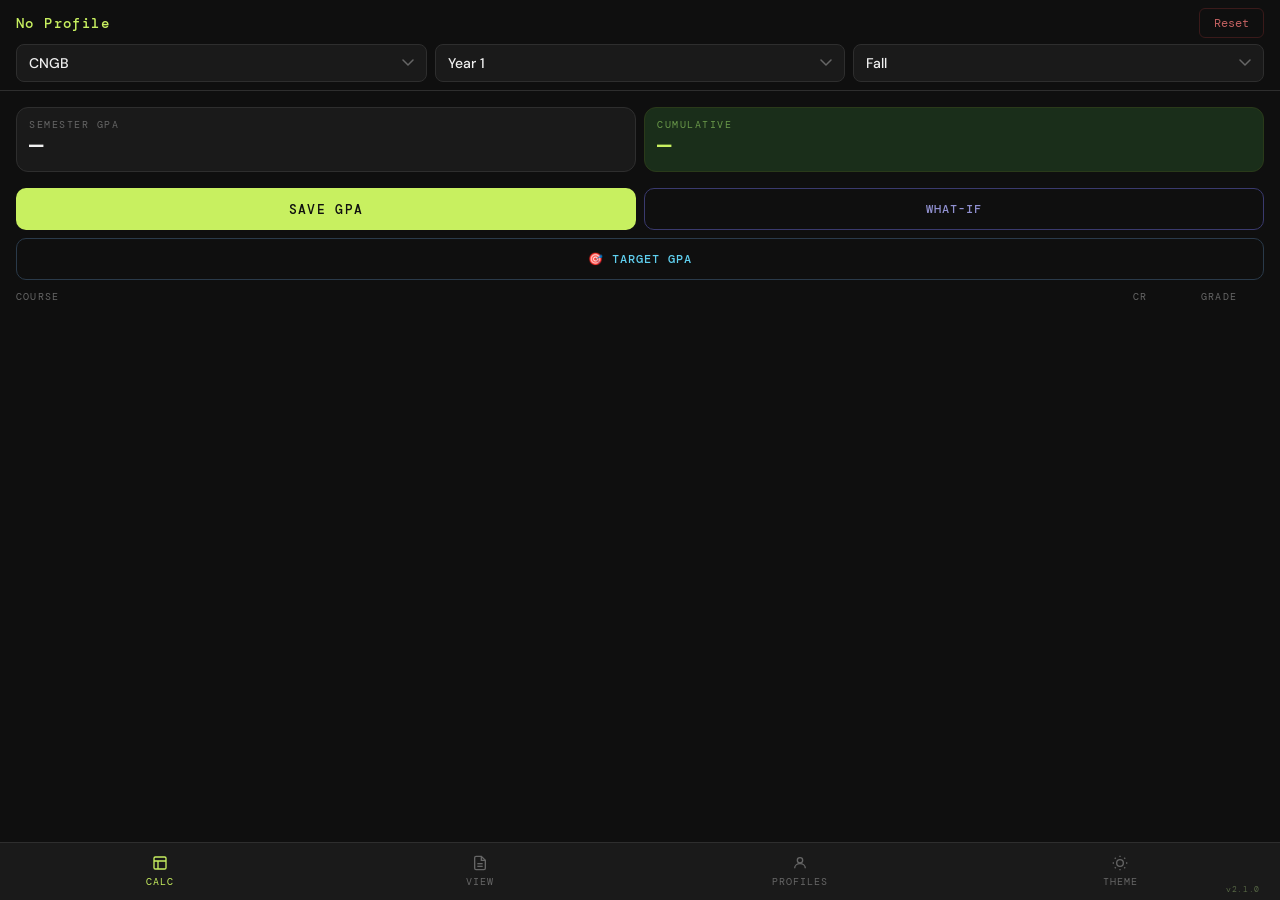
==== commit 92be31ab: "Update index.html" ====
--- a/app/src/main/assets/index.html
+++ b/app/src/main/assets/index.html
@@ -10,7 +10,7 @@
 </head>
 <body>
 
-<!-- CALC -->
+<!-- Calc -->
 <div class="screen active" id="calcScreen">
     <div class="header">
         <div class="header-top">
@@ -214,4 +214,4 @@
 <script src="ui.js" defer></script>
 <script src="app.js" defer></script>
 </body>
-</html>+</html>
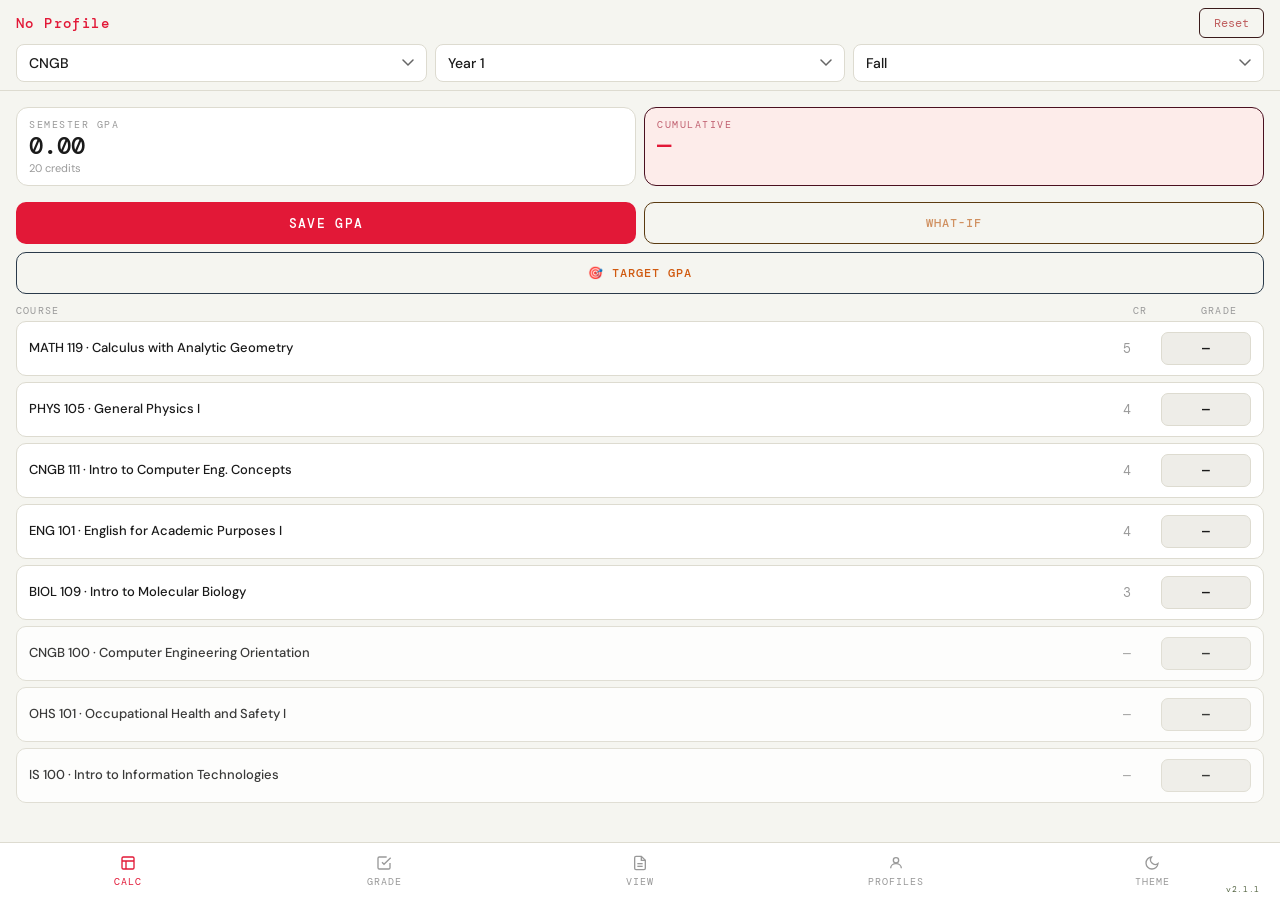
==== commit c12ba891: "changes" ====
--- a/app/src/main/assets/index.html
+++ b/app/src/main/assets/index.html
@@ -7,10 +7,115 @@
     <meta name="apple-mobile-web-app-capable" content="yes"/>
     <title>GPA Calculator</title>
     <link rel="stylesheet" href="style.css">
+    <link rel="stylesheet" href="gr_style.css">
+    <link rel="stylesheet" href="gr_needed.css">
+    <link rel="stylesheet" href="gr_export_import.css">
+    <style>
+        /* Extra safety for file input button visibility */
+        .ei-file-label {
+            display: flex;
+            align-items: center;
+            gap: 12px;
+            background: rgba(255,255,255,0.05);
+            padding: 8px 12px;
+            border-radius: 12px;
+            margin: 10px 0;
+            font-size: 13px;
+        }
+        .ei-file-btn {
+            background: var(--accent2, #6060c0);
+            padding: 4px 12px;
+            border-radius: 20px;
+            color: white;
+            cursor: pointer;
+            font-size: 12px;
+        }
+        .ei-textarea {
+            width: 100%;
+            background: #1e1e2a;
+            border: 1px solid #3a3a4e;
+            border-radius: 12px;
+            color: #e0e0e0;
+            padding: 10px;
+            font-family: monospace;
+            font-size: 12px;
+            box-sizing: border-box;
+            margin: 8px 0;
+        }
+        .ei-preview {
+            background: #0f0f18;
+            border-radius: 12px;
+            padding: 10px;
+            font-size: 12px;
+            max-height: 200px;
+            overflow-y: auto;
+        }
+        .ei-preview-list {
+            display: flex;
+            flex-direction: column;
+            gap: 4px;
+        }
+        .ei-preview-item {
+            display: flex;
+            align-items: center;
+            gap: 8px;
+            padding: 4px 0;
+            border-bottom: 1px solid #2a2a36;
+        }
+        .ei-preview-new { color: #a0e0a0; }
+        .ei-preview-skip { color: #d0a0a0; opacity: 0.7; }
+        .ei-preview-error { color: #f0a0a0; }
+        .ei-preview-summary {
+            margin-top: 10px;
+            padding-top: 6px;
+            font-weight: bold;
+            border-top: 1px solid #3a3a4e;
+        }
+        .ei-action-row {
+            display: flex;
+            gap: 12px;
+            margin-top: 12px;
+            padding: 8px 0;
+            border-top: 1px solid #2a2a36;
+        }
+        .ei-btn {
+            font-size: 11px;
+            background: #1e1e2e;
+            border: 1px solid #5a5a8a;
+            padding: 6px 12px;
+            border-radius: 20px;
+            cursor: pointer;
+        }
+        body.light .ei-file-label {
+            background: rgba(0,0,0,0.04);
+            border-color: #ccc;
+        }
+        body.light .ei-file-btn {
+            background: #3a4c8a;
+            color: #fff;
+        }
+        body.light .ei-textarea {
+            background: #fff;
+            border-color: #ccc;
+            color: #111;
+        }
+        body.light .ei-preview {
+            background: #f8f8fb;
+            border-color: #ddd;
+            color: #111;
+        }
+        body.light .ei-preview-item {
+            border-color: #e0e0e5;
+        }
+        body.light .ei-preview-new { color: #1d6a2e; }
+        body.light .ei-preview-skip { color: #7a6f50; opacity: 0.85; }
+        body.light .ei-preview-error { color: #a00; }
+        body.light .ei-preview-summary { border-top-color: #ddd; }
+    </style>
 </head>
 <body>
 
-<!-- Calc -->
+<!-- CALC -->
 <div class="screen active" id="calcScreen">
     <div class="header">
         <div class="header-top">
@@ -65,6 +170,11 @@
     </div>
 </div>
 
+<!-- GRADE -->
+<div class="screen" id="gradeScreen">
+    <div style="flex:1;overflow-y:auto;-webkit-overflow-scrolling:touch;" id="gradeScreenScroll"></div>
+</div>
+
 <!-- PROFILES -->
 <div class="screen" id="profileScreen">
     <div style="flex:1;overflow-y:auto;-webkit-overflow-scrolling:touch;">
@@ -106,6 +216,10 @@
         <svg viewBox="0 0 24 24" fill="none" stroke="currentColor" stroke-width="2"><rect x="3" y="3" width="18" height="18" rx="2"/><path d="M3 9h18M9 21V9"/></svg>
         Calc
     </button>
+    <button class="nav-btn" id="navGrade" onclick="showScreen('grade')">
+        <svg viewBox="0 0 24 24" fill="none" stroke="currentColor" stroke-width="2"><path d="M9 11l3 3L22 4"/><path d="M21 12v7a2 2 0 01-2 2H5a2 2 0 01-2-2V5a2 2 0 012-2h11"/></svg>
+        Grade
+    </button>
     <button class="nav-btn" id="navTranscript" onclick="showScreen('transcript')">
         <svg viewBox="0 0 24 24" fill="none" stroke="currentColor" stroke-width="2"><path d="M14 2H6a2 2 0 00-2 2v16a2 2 0 002 2h12a2 2 0 002-2V8z"/><polyline points="14 2 14 8 20 8"/><line x1="16" y1="13" x2="8" y2="13"/><line x1="16" y1="17" x2="8" y2="17"/></svg>
         View
@@ -118,84 +232,65 @@
         <svg id="themeIcon" viewBox="0 0 24 24" fill="none" stroke="currentColor" stroke-width="2"><circle cx="12" cy="12" r="5"/><line x1="12" y1="1" x2="12" y2="3"/><line x1="12" y1="21" x2="12" y2="23"/><line x1="4.22" y1="4.22" x2="5.64" y2="5.64"/><line x1="18.36" y1="18.36" x2="19.78" y2="19.78"/><line x1="1" y1="12" x2="3" y2="12"/><line x1="21" y1="12" x2="23" y2="12"/><line x1="4.22" y1="19.78" x2="5.64" y2="18.36"/><line x1="18.36" y1="5.64" x2="19.78" y2="4.22"/></svg>
         Theme
     </button>
-    <div style="position:absolute;bottom:6px;right:20px;font-family:'DM Mono',monospace;font-size:8px;color:#556644;letter-spacing:0.08em;pointer-events:none;">v2.1.0</div>
+    <div style="position:absolute;bottom:6px;right:20px;font-family:'DM Mono',monospace;font-size:8px;color:#556644;letter-spacing:0.08em;pointer-events:none;">v2.1.1</div>
 </div>
 
 <!-- MODALS -->
 <div class="modal-overlay" id="newProfileModal">
-    <div class="modal">
-        <h2>New Profile</h2>
-        <p>Choose department and enter a name</p>
-        <div class="modal-dept-row">
-            <button class="modal-dept-btn active" id="mdept_CNGB" onclick="selectModalDept('CNGB')">CNGB</button>
-            <button class="modal-dept-btn" id="mdept_IENG" onclick="selectModalDept('IENG')">IENG</button>
-            <button class="modal-dept-btn" id="mdept_FE" onclick="selectModalDept('FE')">FE</button>
-        </div>
-        <input type="text" id="profileNameInput" placeholder="e.g. Nihad - 2025" maxlength="30" onkeydown="if(event.key==='Enter') confirmNewProfile()"/>
-        <div class="modal-btns">
-            <button class="modal-cancel" onclick="closeNewProfileModal()">Cancel</button>
-            <button class="modal-confirm" onclick="confirmNewProfile()">Create</button>
-        </div>
-    </div>
+  <div class="modal">
+    <h2>New Profile</h2>
+    <input type="text" id="profileNameInput" placeholder="Profile name" maxlength="50">
+    <div class="modal-dept-row">
+      <div id="mdept_CNGB" class="modal-dept-btn active" onclick="(()=>{_modalDept='CNGB';['CNGB','IENG','FE'].forEach(x=>document.getElementById('mdept_'+x).classList.toggle('active',x===_modalDept))})()">CNGB</div>
+      <div id="mdept_IENG" class="modal-dept-btn" onclick="(()=>{_modalDept='IENG';['CNGB','IENG','FE'].forEach(x=>document.getElementById('mdept_'+x).classList.toggle('active',x===_modalDept))})()">IENG</div>
+      <div id="mdept_FE" class="modal-dept-btn" onclick="(()=>{_modalDept='FE';['CNGB','IENG','FE'].forEach(x=>document.getElementById('mdept_'+x).classList.toggle('active',x===_modalDept))})()">FE</div>
+    </div>
+    <div style="display:flex;gap:8px;margin-top:16px;">
+      <button class="modal-cancel" onclick="closeNewProfileModal()">Cancel</button>
+      <button class="modal-confirm" onclick="confirmNewProfile()">Create</button>
+    </div>
+  </div>
 </div>
 
 <div class="modal-overlay" id="deleteModal">
-    <div class="modal">
-        <h2>Delete Profile</h2>
-        <p id="deleteModalText">Are you sure?</p>
-        <div class="modal-btns">
-            <button class="modal-cancel" onclick="closeDeleteModal()">Cancel</button>
-            <button class="modal-confirm" style="background:#c06060;" onclick="confirmDelete()">Delete</button>
-        </div>
-    </div>
+  <div class="modal">
+    <h2>Delete Profile</h2>
+    <p id="deleteModalText">Delete this profile? This cannot be undone.</p>
+    <div style="display:flex;gap:8px;margin-top:16px;">
+      <button class="modal-cancel" onclick="closeDeleteModal()">Cancel</button>
+      <button class="modal-confirm" onclick="confirmDelete()" style="background:#c06060;">Delete</button>
+    </div>
+  </div>
 </div>
 
 <div class="modal-overlay" id="resetModal">
-    <div class="modal">
-        <h2>Reset Profile</h2>
-        <p>Clear all grades and saved GPA history for this profile? This cannot be undone.</p>
-        <div class="modal-btns">
-            <button class="modal-cancel" onclick="closeResetModal()">Cancel</button>
-            <button class="modal-confirm" style="background:#c06060;" onclick="doReset()">Reset</button>
-        </div>
-    </div>
+  <div class="modal">
+    <h2>Reset Semester</h2>
+    <p>Clear all courses and grades for this semester?</p>
+    <div style="display:flex;gap:8px;margin-top:16px;">
+      <button class="modal-cancel" onclick="closeResetModal()">Cancel</button>
+      <button class="modal-confirm" onclick="doReset()" style="background:#c06060;">Reset</button>
+    </div>
+  </div>
 </div>
 
 <div class="modal-overlay" id="renameModal">
-    <div class="modal">
-        <h2>Rename Profile</h2>
-        <p>Enter a new name for this profile</p>
-        <input type="text" id="renameInput" placeholder="New name" maxlength="30" onkeydown="if(event.key==='Enter') confirmRename()"/>
-        <div class="modal-btns">
-            <button class="modal-cancel" onclick="closeRenameModal()">Cancel</button>
-            <button class="modal-confirm" onclick="confirmRename()">Rename</button>
-        </div>
-    </div>
-</div>
-
-<div class="modal-overlay" id="targetModal">
-    <div class="modal">
-        <h2>Target GPA</h2>
-        <p id="targetModalDesc">What cumulative GPA do you want to achieve?</p>
-        <input type="number" id="targetInput" placeholder="e.g. 3.50" min="0" max="4" step="0.01" onkeydown="if(event.key==='Enter') calcTarget()" style="margin-bottom:10px;"/>
-        <div id="targetResult" style="min-height:48px;font-family:'DM Mono',monospace;font-size:13px;line-height:1.7;margin-bottom:14px;"></div>
-        <div class="modal-btns">
-            <button class="modal-cancel" onclick="closeTargetModal()">Close</button>
-            <button class="modal-confirm" onclick="calcTarget()">Calculate</button>
-        </div>
-    </div>
-</div>
+  <div class="modal">
+    <h2>Rename Profile</h2>
+    <input type="text" id="renameInput" placeholder="New profile name" maxlength="50">
+    <div style="display:flex;gap:8px;margin-top:16px;">
+      <button class="modal-cancel" onclick="closeRenameModal()">Cancel</button>
+      <button class="modal-confirm" onclick="confirmRename()">Rename</button>
+    </div>
+  </div>
+</div>
+
+<div class="modal-overlay" id="targetModal"><div class="modal">...</div></div>
 
 <!-- TOAST -->
-<div class="toast" id="toast">
-    <div class="toast-inner">
-        <span class="toast-msg" id="toastMsg"></span>
-        <button class="toast-undo" id="toastUndo" style="display:none" onclick="undoDelete()">Undo</button>
-    </div>
-    <div class="toast-progress"><div class="toast-progress-bar" id="toastBar"></div></div>
-</div>
-
-<!-- IMAGE OVERLAY with fixed Share button -->
+<div class="toast" id="toast"><div class="toast-inner"><span id="toastMsg" class="toast-msg"></span><button id="toastUndo" class="toast-undo" onclick="undoDelete()">Undo</button></div><div class="toast-progress"><div id="toastBar" class="toast-progress-bar"></div></div></div>
+
+<!-- IMAGE OVERLAY (FIXED: proper buttons) -->
 <div id="imgOverlay" style="display:none;position:fixed;inset:0;background:#000;z-index:500;flex-direction:column;align-items:center;justify-content:flex-start;overflow-y:auto;">
     <div style="width:100%;display:flex;align-items:center;justify-content:space-between;padding:12px 16px;background:rgba(0,0,0,0.85);position:sticky;top:0;z-index:1;">
         <button onclick="closeImgOverlay()" style="background:none;border:none;color:#f0f0f0;font-family:'DM Mono',monospace;font-size:13px;cursor:pointer;padding:4px 0;">← Back</button>
@@ -208,10 +303,62 @@
     <img id="overlayImg" src="" alt="GPA Transcript" style="display:block;width:100%;height:auto;"/>
 </div>
 
+<!-- SCRIPTS (ensure these exist in assets/) -->
+<script src="gr_storage.js" defer></script>
+<script src="gr_calc.js" defer></script>
 <script src="data.js" defer></script>
 <script src="storage.js" defer></script>
 <script src="calc.js" defer></script>
 <script src="ui.js" defer></script>
 <script src="app.js" defer></script>
+
+<!-- OVERRIDE SCRIPT (ensures Android bridge is used for share/save) -->
+<script>
+    // Override any existing shareImage/downloadImg to use Android bridge
+    window.shareImage = function() {
+        if (!window._lastExportDataUrl) {
+            showToast('No image to share. Export first.');
+            return;
+        }
+        if (typeof Android !== 'undefined' && Android.shareImage) {
+            Android.shareImage(window._lastExportDataUrl, window._lastExportName || 'GPA_Transcript.png');
+        } else {
+            showToast('Android bridge missing – cannot share');
+        }
+    };
+
+    window.downloadImg = function() {
+        if (!window._lastExportDataUrl) {
+            showToast('No image to save');
+            return;
+        }
+        if (typeof Android !== 'undefined' && Android.saveImage) {
+            Android.saveImage(window._lastExportDataUrl, window._lastExportName || 'GPA_Transcript.png');
+        } else {
+            showToast('Android bridge missing – cannot save');
+        }
+    };
+
+    window.closeImgOverlay = function() {
+        document.getElementById('imgOverlay').style.display = 'none';
+    };
+
+    // Toast helper (uses existing grShowToast if available)
+    function showToast(msg) {
+        if (typeof grShowToast === 'function') grShowToast(msg);
+        else if (typeof Android !== 'undefined' && Android.toast) Android.toast(msg);
+        else alert(msg);
+    }
+</script>
+
+<!-- INITIALIZATION -->
+<script>
+    document.addEventListener('DOMContentLoaded', function() {
+        if (typeof initGradeScreen === 'function') initGradeScreen();
+        if (typeof loadProfiles === 'function') loadProfiles();
+        if (typeof loadCourses === 'function') loadCourses();
+        if (typeof updateCumulative === 'function') updateCumulative();
+    });
+</script>
 </body>
-</html>
+</html>
--- a/app/src/main/assets/style.css
+++ b/app/src/main/assets/style.css
@@ -1,16 +1,20 @@
 @import url('https://fonts.googleapis.com/css2?family=DM+Mono:wght@400;500&family=DM+Sans:wght@300;400;500;600&display=swap');
 
 :root {
-  --bg:#0f0f0f; --surface:#1a1a1a; --surface2:#222;
-  --border:#2e2e2e; --accent:#c8f060; --accent2:#60d0f0;
-  --text:#f0f0f0; --muted:#666; --elective:#1e1e2a; --saved:#1a2e1a;
-  --toast-bg:#1e1e1e;
+  --bg:#0d0d0d; --surface:#181818; --surface2:#202020;
+  --border:#303030; --accent:#e21837; --accent2:#f07830;
+  --text:#f0f0f0; --muted:#666; --elective:#1c1c1e; --saved:#2a0f14;
+  --danger:#e21837; --toast-bg:#202020;
+  --sub:#a0a0a0;
+  --card:#202020;
 }
 body.light {
   --bg:#f5f5f0; --surface:#ffffff; --surface2:#eeede8;
-  --border:#dddbd0; --accent:#5a8a00; --accent2:#0080b0;
-  --text:#1a1a1a; --muted:#999; --elective:#eeeef8; --saved:#eef5e8;
-  --toast-bg:#ffffff;
+  --border:#dddbd0; --accent:#e21837; --accent2:#d05a10;
+  --text:#1a1a1a; --muted:#999; --elective:#f0f0fa; --saved:#fdecea;
+  --danger:#c01020; --toast-bg:#ffffff;
+  --sub:#555555;
+  --card:#ffffff;
 }
 
 * { box-sizing:border-box; margin:0; padding:0; -webkit-tap-highlight-color:transparent; }
@@ -24,7 +28,7 @@
 .active-profile-bar .ap-label { font-size:10px; font-family:'DM Mono',monospace; letter-spacing:0.15em; color:var(--muted); text-transform:uppercase; }
 .active-profile-bar .ap-name  { font-size:16px; font-weight:600; color:var(--accent); margin-top:2px; }
 
-.new-profile-btn { width:100%; background:var(--accent); color:#0f0f0f; border:none; border-radius:10px; padding:14px; font-family:'DM Mono',monospace; font-size:13px; letter-spacing:0.1em; font-weight:500; cursor:pointer; text-transform:uppercase; margin-bottom:20px; }
+.new-profile-btn { width:100%; background:var(--accent); color:#ffffff; border:none; border-radius:10px; padding:14px; font-family:'DM Mono',monospace; font-size:13px; letter-spacing:0.1em; font-weight:500; cursor:pointer; text-transform:uppercase; margin-bottom:20px; }
 .profiles-label { font-size:10px; font-family:'DM Mono',monospace; letter-spacing:0.15em; text-transform:uppercase; color:var(--muted); margin-bottom:10px; }
 .profile-list { display:flex; flex-direction:column; gap:8px; }
 
@@ -35,15 +39,15 @@
 
 .profile-card { background:var(--surface); border:1px solid var(--border); border-radius:12px; padding:14px 16px; display:flex; align-items:center; justify-content:space-between; cursor:pointer; transition:border-color 0.15s; }
 .profile-card:active { border-color:var(--accent); }
-.profile-card.is-active { border-color:#3a5a1a; background:var(--saved); }
+.profile-card.is-active { border-color:#6a1020; background:var(--saved); }
 .pc-info .pc-name { font-size:15px; font-weight:600; color:var(--text); }
 .pc-info .pc-meta { font-size:11px; color:var(--muted); margin-top:2px; font-family:'DM Mono',monospace; }
 .pc-actions { display:flex; gap:8px; }
 .pc-btn { background:none; border:1px solid var(--border); border-radius:6px; padding:5px 10px; font-size:11px; font-family:'DM Mono',monospace; color:var(--muted); cursor:pointer; }
-.pc-btn.load { color:var(--accent2); border-color:#1a3a4a; }
-.pc-btn.del  { color:#c06060; border-color:#3a1a1a; }
+.pc-btn.load { color:var(--accent2); border-color:#3a2010; }
+.pc-btn.del  { color:#e05050; border-color:#3a1a1a; }
 
-.dept-badge { display:inline-block; font-size:9px; font-family:'DM Mono',monospace; letter-spacing:0.12em; text-transform:uppercase; padding:2px 7px; border-radius:4px; background:#1a2a3a; color:var(--accent2); margin-left:6px; vertical-align:middle; }
+.dept-badge { display:inline-block; font-size:9px; font-family:'DM Mono',monospace; letter-spacing:0.12em; text-transform:uppercase; padding:2px 7px; border-radius:4px; background:#2a1a0a; color:var(--accent2); margin-left:6px; vertical-align:middle; }
 
 .nav-bar { display:flex; position:fixed; bottom:0; left:0; right:0; background:var(--surface); border-top:1px solid var(--border); height:58px; z-index:50; }
 .nav-btn { flex:1; padding:12px 8px; background:none; border:none; color:var(--muted); font-family:'DM Mono',monospace; font-size:10px; letter-spacing:0.1em; text-transform:uppercase; cursor:pointer; display:flex; flex-direction:column; align-items:center; gap:4px; transition:color 0.15s; }
@@ -62,18 +66,18 @@
 .scroll-area { flex:1; overflow-y:auto; -webkit-overflow-scrolling:touch; }
 .banners { display:grid; grid-template-columns:1fr 1fr; gap:8px; padding:8px 16px; }
 .banner { background:var(--surface); border-radius:12px; padding:10px 12px; border:1px solid var(--border); }
-.banner.cum { border-color:#2a3a1a; background:var(--saved); }
-.banner.cum.danger { border-color:#3a1a1a !important; background:#1e0f0f !important; }
-.banner.cum.high-honor { border-color:#4a6a1a !important; background:#1e3a0e !important; }
+.banner.cum { border-color:#4a1020; background:var(--saved); }
+.banner.cum.danger { border-color:#6a1010 !important; background:#1e0808 !important; }
+.banner.cum.high-honor { border-color:#7a1020 !important; background:#2a0810 !important; }
 .banner-label { font-size:10px; font-family:'DM Mono',monospace; letter-spacing:0.15em; text-transform:uppercase; color:var(--muted); margin-bottom:3px; }
-.banner.cum .banner-label { color:#6a9a4a; }
+.banner.cum .banner-label { color:#c06070; }
 .banner.cum.danger .banner-label { color:#9a4a4a !important; }
 .banner-gpa { font-size:24px; font-family:'DM Mono',monospace; font-weight:500; line-height:1; }
 .banner.cum .banner-gpa { color:var(--accent); }
 .banner.cum.danger .banner-gpa { color:#e08080 !important; }
 .banner-sub { font-size:11px; color:var(--muted); margin-top:3px; }
-.honor-badge { display:inline-block; font-size:9px; font-family:'DM Mono',monospace; letter-spacing:0.1em; text-transform:uppercase; padding:2px 6px; border-radius:4px; background:#2a4a1a; color:#a0e060; margin-top:3px; }
-.honor-badge.high { background:#3a6a0a; color:var(--accent); }
+.honor-badge { display:inline-block; font-size:9px; font-family:'DM Mono',monospace; letter-spacing:0.1em; text-transform:uppercase; padding:2px 6px; border-radius:4px; background:#2a2000; color:#c8a830; margin-top:3px; }
+.honor-badge.high { background:#3a2e00; color:#f0d050; }
 
 .history-wrap { padding:0 16px 8px; display:flex; gap:6px; flex-wrap:wrap; }
 .chip { background:var(--surface2); border:1px solid var(--border); border-radius:8px; padding:8px 12px; text-align:center; min-width:58px; cursor:pointer; }
@@ -82,7 +86,7 @@
 .chip-gpa { font-size:15px; font-family:'DM Mono',monospace; font-weight:500; color:var(--accent); margin-top:2px; }
 
 .btn-row { display:grid; grid-template-columns:1fr 1fr; gap:8px; margin:0 16px 10px; }
-.save-btn { background:var(--accent); color:#0f0f0f; border:none; border-radius:10px; padding:12px; font-family:'DM Mono',monospace; font-size:13px; letter-spacing:0.1em; font-weight:500; cursor:pointer; text-transform:uppercase; }
+.save-btn { background:var(--accent); color:#ffffff; border:none; border-radius:10px; padding:12px; font-family:'DM Mono',monospace; font-size:13px; letter-spacing:0.1em; font-weight:500; cursor:pointer; text-transform:uppercase; }
 
 .col-header { display:grid; grid-template-columns:1fr 52px 90px; padding:0 16px 4px; gap:8px; }
 .col-header span { font-size:10px; font-family:'DM Mono',monospace; letter-spacing:0.12em; text-transform:uppercase; color:var(--muted); }
@@ -90,8 +94,8 @@
 
 .course-list { padding:0 16px 20px; display:flex; flex-direction:column; gap:6px; }
 .course-row { background:var(--surface); border:1px solid var(--border); border-radius:10px; display:grid; grid-template-columns:1fr 52px 90px; align-items:center; gap:8px; padding:10px 12px; transition:border-color 0.2s; }
-.course-row.elective { background:var(--elective); border-color:#2a2a3e; }
-.course-row.graded   { border-color:#2a3a1a; }
+.course-row.elective { background:var(--elective); border-color:#2a2028; }
+.course-row.graded   { border-color:#4a1020; }
 .course-row.zero-cr  { opacity:0.85; }
 .course-name { font-size:13px; font-weight:500; color:var(--text); line-height:1.3; }
 .course-row.elective .course-name { color:#9090c0; font-style:italic; }
@@ -103,28 +107,27 @@
 
 .grade-select { background:var(--surface2); color:var(--text); border:1px solid var(--border); border-radius:7px; padding:7px 6px; font-family:'DM Mono',monospace; font-size:13px; font-weight:500; appearance:none; text-align:center; width:100%; cursor:pointer; }
 .grade-select:focus { outline:none; border-color:var(--accent2); }
-.grade-select.has-grade { border-color:#2a4a2a; color:var(--accent); }
-.grade-select.zero-pass { border-color:#2a4a2a; color:#80e080; }
-.grade-select.zero-fail { border-color:#3a1a1a; color:#e08080; }
+.grade-select.has-grade { border-color:#4a1020; color:var(--accent); }
+.grade-select.zero-pass { border-color:#1a3a20; color:#80e080; }
+.grade-select.zero-fail { border-color:#3a1010; color:#e08080; }
 
-.whatif-bar { display:none; margin:0 16px 10px; background:#1a1a2e; border:1px solid #3a3a6e; border-radius:10px; padding:10px 14px; align-items:center; justify-content:space-between; gap:10px; }
+.whatif-bar { display:none; margin:0 16px 10px; background:#1a1410; border:1px solid #5a3a10; border-radius:10px; padding:10px 14px; align-items:center; justify-content:space-between; gap:10px; }
 .whatif-bar.active { display:flex; }
-.whatif-label { font-family:'DM Mono',monospace; font-size:11px; color:#9090d0; letter-spacing:0.1em; text-transform:uppercase; }
+.whatif-label { font-family:'DM Mono',monospace; font-size:11px; color:#d09060; letter-spacing:0.1em; text-transform:uppercase; }
 .whatif-gpa   { font-family:'DM Mono',monospace; font-size:22px; font-weight:500; color:var(--accent2); }
 .whatif-delta { font-family:'DM Mono',monospace; font-size:12px; margin-top:2px; }
 .whatif-delta.up   { color:#80e080; }
 .whatif-delta.down { color:#e08080; }
 .whatif-delta.same { color:var(--muted); }
-.whatif-btn { background:none; border:1px solid #3a3a6e; color:#9090d0; border-radius:10px; padding:12px; font-family:'DM Mono',monospace; font-size:12px; letter-spacing:0.08em; font-weight:500; cursor:pointer; text-transform:uppercase; transition:background 0.15s,color 0.15s; }
-.whatif-btn.on { background:#1a1a2e; border-color:#6060c0; color:var(--accent2); }
-.course-row.whatif-changed { border-color:#3a3a6e !important; }
-.grade-select.whatif-grade { border-color:#4a4a9a !important; color:var(--accent2) !important; }
-/* What-if active state for GPA banners */
-.banner.whatif-active { border-color:#4a3a7a !important; background:#16102a !important; }
-.banner.whatif-active .banner-label { color:#9090d0 !important; }
-.banner.whatif-active .banner-gpa { color:#b090f0 !important; }
-.banner.whatif-active .banner-sub { color:#7060a0 !important; }
-.banner.cum.whatif-active { border-color:#5a3a8a !important; background:#1a1030 !important; }
+.whatif-btn { background:none; border:1px solid #5a3a10; color:#d09060; border-radius:10px; padding:12px; font-family:'DM Mono',monospace; font-size:12px; letter-spacing:0.08em; font-weight:500; cursor:pointer; text-transform:uppercase; transition:background 0.15s,color 0.15s; }
+.whatif-btn.on { background:#1a1410; border-color:#c06820; color:var(--accent2); }
+.course-row.whatif-changed { border-color:#5a3a10 !important; }
+.grade-select.whatif-grade { border-color:#9a5020 !important; color:var(--accent2) !important; }
+.banner.whatif-active { border-color:#7a3a10 !important; background:#1a1008 !important; }
+.banner.whatif-active .banner-label { color:#d09060 !important; }
+.banner.whatif-active .banner-gpa { color:#f0a060 !important; }
+.banner.whatif-active .banner-sub { color:#a06030 !important; }
+.banner.cum.whatif-active { border-color:#8a4010 !important; background:#1e1008 !important; }
 
 /* transcript */
 .transcript-wrap { padding:20px 16px 20px; }
@@ -143,13 +146,13 @@
 .transcript-course-grade.empty { color:#c06060; }
 .transcript-course-grade.pass { color:#80e080; }
 .transcript-course-grade.fail { color:#e08080; }
-.transcript-cum { background:var(--saved); border:1px solid #2a3a1a; border-radius:12px; padding:14px 16px; margin-top:16px; display:flex; justify-content:space-between; align-items:center; }
-.transcript-cum.danger { background:#1e0f0f; border-color:#3a1a1a; }
-.transcript-cum-left .label { font-family:'DM Mono',monospace; font-size:10px; letter-spacing:0.12em; text-transform:uppercase; color:#6a9a4a; }
+.transcript-cum { background:var(--saved); border:1px solid #4a1020; border-radius:12px; padding:14px 16px; margin-top:16px; display:flex; justify-content:space-between; align-items:center; }
+.transcript-cum.danger { background:#1e0808; border-color:#6a1010; }
+.transcript-cum-left .label { font-family:'DM Mono',monospace; font-size:10px; letter-spacing:0.12em; text-transform:uppercase; color:#c06070; }
 .transcript-cum.danger .label { color:#9a4a4a; }
 .transcript-cum-gpa { font-family:'DM Mono',monospace; font-size:26px; font-weight:500; color:var(--accent); }
 .transcript-cum.danger .transcript-cum-gpa { color:#e08080; }
-.transcript-honor { font-size:11px; color:#a0e060; margin-top:2px; }
+.transcript-honor { font-size:11px; color:#f0d050; margin-top:2px; }
 .transcript-actions { display:grid; grid-template-columns:1fr 1fr; gap:8px; margin-top:14px; }
 .transcript-btn { background:var(--surface2); border:1px solid var(--border); color:var(--text); border-radius:10px; padding:12px 8px; font-family:'DM Mono',monospace; font-size:11px; letter-spacing:0.06em; text-transform:uppercase; cursor:pointer; display:flex; align-items:center; justify-content:center; gap:6px; }
 .transcript-btn:active { opacity:0.7; }
@@ -165,7 +168,7 @@
 .modal input:focus { outline:none; border-color:var(--accent); }
 .modal-btns { display:grid; grid-template-columns:1fr 1fr; gap:8px; }
 .modal-cancel  { background:none; border:1px solid var(--border); color:var(--muted); border-radius:8px; padding:12px; font-family:'DM Mono',monospace; font-size:12px; cursor:pointer; text-transform:uppercase; }
-.modal-confirm { background:var(--accent); color:#0f0f0f; border:none; border-radius:8px; padding:12px; font-family:'DM Mono',monospace; font-size:12px; font-weight:500; cursor:pointer; text-transform:uppercase; }
+.modal-confirm { background:var(--accent); color:#ffffff; border:none; border-radius:8px; padding:12px; font-family:'DM Mono',monospace; font-size:12px; font-weight:500; cursor:pointer; text-transform:uppercase; }
 
 /* new profile dept picker inside modal */
 .modal-dept-row { display:grid; grid-template-columns:1fr 1fr 1fr; gap:6px; margin-bottom:16px; }
@@ -176,8 +179,8 @@
 .toast { position:fixed; bottom:70px; left:50%; transform:translateX(-50%) translateY(120px); background:var(--toast-bg); color:var(--text); font-family:'DM Mono',monospace; font-size:12px; font-weight:500; padding:0; border-radius:12px; border:1px solid var(--border); transition:transform 0.3s ease; z-index:999; min-width:220px; overflow:hidden; box-shadow:0 4px 20px rgba(0,0,0,0.3); }
 .toast.show { transform:translateX(-50%) translateY(0); }
 .toast-inner { display:flex; align-items:center; justify-content:space-between; padding:12px 14px; gap:12px; }
-.toast-msg { color:var(--text); letter-spacing:0.05em; white-space:nowrap; }
-.toast-undo { background:none; border:1px solid var(--accent); color:var(--accent); border-radius:6px; padding:4px 10px; font-family:'DM Mono',monospace; font-size:11px; cursor:pointer; white-space:nowrap; flex-shrink:0; }
+.toast-msg { color:var(--text); letter-spacing:0.05em; white-space:nowrap; flex:1; }
+.toast-undo { display:none; background:none; border:1px solid var(--accent); color:var(--accent); border-radius:6px; padding:4px 10px; font-family:'DM Mono',monospace; font-size:11px; cursor:pointer; white-space:nowrap; flex-shrink:0; }
 .toast-progress { height:2px; background:var(--border); width:100%; }
 .toast-progress-bar { height:100%; background:var(--accent); width:100%; transition:width linear; }
 
--- a/app/src/main/assets/gr_style.css
+++ b/app/src/main/assets/gr_style.css
@@ -0,0 +1,672 @@
+/* ── gr_style.css — scoped to #gradeScreen ─────────────────── */
+
+/* GPA export/import button row + light-mode button styles */
+.gpa-ei-row {
+  display: flex;
+  flex-wrap: wrap;
+  gap: 8px;
+  padding: 14px 16px 20px;
+  border-top: 1px solid var(--border);
+  margin-top: 8px;
+  justify-content: center;
+}
+
+.gpa-ei-btn {
+  background: none;
+  border: 1px solid var(--border);
+  border-radius: 6px;
+  color: var(--sub);
+  font-family: 'DM Mono', monospace;
+  font-size: 10px;
+  letter-spacing: 0.08em;
+  padding: 6px 13px;
+  cursor: pointer;
+  transition: border-color 0.15s, color 0.15s;
+  flex: 0 0 auto;
+  white-space: nowrap;
+}
+
+.gpa-ei-btn:hover {
+  border-color: var(--accent2);
+  color: var(--accent2);
+}
+
+@media (min-width: 480px) {
+  .gpa-ei-row {
+    justify-content: space-between;
+  }
+  .gpa-ei-btn {
+    flex: 1;
+    text-align: center;
+  }
+}
+
+body.light .gpa-ei-btn {
+  border: 1.5px solid #1a1a1a;
+  color: #1a1a1a;
+}
+body.light .gpa-ei-row {
+  border-top-color: #ccc;
+}
+
+#gradeScreen {
+  display: none;
+  flex-direction: column;
+}
+#gradeScreen.active {
+  display: flex;
+}
+#gradeScreenScroll {
+  flex: 1;
+  overflow-y: auto;
+  -webkit-overflow-scrolling: touch;
+  padding-bottom: 80px;
+}
+
+/* ── grade header ── */
+#gradeScreen .gr-header {
+  background: var(--surface);
+  border-bottom: 1px solid var(--border);
+  padding: 14px 20px 12px;
+  position: sticky;
+  top: 0;
+  z-index: 10;
+  display: flex;
+  align-items: center;
+  justify-content: space-between;
+}
+#gradeScreen .gr-header-title {
+  font-size: 11px;
+  letter-spacing: 0.22em;
+  text-transform: uppercase;
+  color: var(--accent);
+  font-weight: 500;
+}
+#gradeScreen .gr-header-sub {
+  font-size: 10px;
+  color: var(--muted);
+  letter-spacing: 0.1em;
+  margin-top: 2px;
+}
+
+/* ── inner sub-tabs ── */
+#gradeScreen .gr-screen { display: none; }
+#gradeScreen .gr-screen.gr-active { display: block; }
+
+#gradeScreen .gr-nav {
+  background: var(--surface);
+  border-bottom: 1px solid var(--border);
+  display: flex;
+  position: sticky;
+  top: 49px;
+  z-index: 9;
+}
+#gradeScreen .gr-nav-btn {
+  flex: 1;
+  background: none;
+  border: none;
+  border-bottom: 2px solid transparent;
+  color: var(--muted);
+  font-family: 'DM Mono', monospace;
+  font-size: 11px;
+  letter-spacing: 0.1em;
+  text-transform: uppercase;
+  padding: 10px 4px 8px;
+  cursor: pointer;
+  transition: color 0.15s, border-color 0.15s;
+}
+#gradeScreen .gr-nav-btn.gr-active { color: var(--accent); border-bottom-color: var(--accent); }
+#gradeScreen .gr-nav-btn:hover { color: var(--accent2); }
+
+/* ── main layout ── */
+#gradeScreen .gr-main {
+  max-width: 500px;
+  margin: 0 auto;
+  padding: 20px 16px;
+  display: flex;
+  flex-direction: column;
+  gap: 16px;
+}
+
+/* ── cards ── */
+#gradeScreen .gr-card {
+  background: var(--card);
+  border: 1px solid var(--border);
+  border-radius: 10px;
+  padding: 16px;
+}
+#gradeScreen .gr-card-label {
+  font-size: 10px;
+  letter-spacing: 0.18em;
+  text-transform: uppercase;
+  color: var(--muted);
+  margin-bottom: 14px;
+}
+#gradeScreen .gr-card-label-row {
+  display: flex;
+  align-items: center;
+  justify-content: space-between;
+  margin-bottom: 14px;
+}
+#gradeScreen .gr-card-label-row .gr-card-label { margin-bottom: 0; }
+
+/* ── field rows ── */
+#gradeScreen .gr-field-row {
+  display: flex;
+  align-items: center;
+  gap: 10px;
+  margin-bottom: 9px;
+}
+#gradeScreen .gr-field-row:last-child { margin-bottom: 0; }
+#gradeScreen .gr-field-label { flex: 1; color: var(--sub); font-size: 12px; }
+#gradeScreen .gr-field-input {
+  width: 68px;
+  background: var(--surface);
+  border: 1px solid var(--border);
+  border-radius: 6px;
+  color: var(--text);
+  font-family: 'DM Mono', monospace;
+  font-size: 13px;
+  padding: 5px 8px;
+  text-align: right;
+  outline: none;
+  transition: border-color 0.15s;
+}
+#gradeScreen .gr-field-input:focus { border-color: var(--accent2); }
+#gradeScreen .gr-field-unit { font-size: 10px; color: var(--muted); width: 22px; }
+
+/* ── mt rows ── */
+#gradeScreen .gr-mt-row {
+  display: flex;
+  align-items: center;
+  gap: 8px;
+  margin-bottom: 8px;
+}
+#gradeScreen .gr-mt-label { color: var(--sub); font-size: 12px; flex: 1; }
+
+/* ── buttons ── */
+#gradeScreen .gr-btn-ghost {
+  background: none;
+  border: 1px solid var(--border);
+  border-radius: 6px;
+  color: var(--sub);
+  font-family: 'DM Mono', monospace;
+  font-size: 11px;
+  padding: 5px 12px;
+  cursor: pointer;
+  transition: border-color 0.15s, color 0.15s;
+}
+#gradeScreen .gr-btn-ghost:hover { border-color: var(--accent2); color: var(--accent2); }
+
+#gradeScreen .gr-btn-danger {
+  background: none;
+  border: 1px solid rgba(226,24,55,0.3);
+  border-radius: 6px;
+  color: var(--danger);
+  font-family: 'DM Mono', monospace;
+  font-size: 11px;
+  padding: 5px 12px;
+  cursor: pointer;
+  transition: background 0.15s;
+}
+#gradeScreen .gr-btn-danger:hover { background: rgba(226,24,55,0.08); }
+
+#gradeScreen .gr-btn-accent {
+  background: none;
+  border: 1px solid var(--accent);
+  border-radius: 8px;
+  color: var(--accent);
+  font-family: 'DM Mono', monospace;
+  font-size: 11px;
+  letter-spacing: 0.12em;
+  padding: 8px 18px;
+  cursor: pointer;
+  transition: background 0.15s;
+}
+#gradeScreen .gr-btn-accent:hover  { background: rgba(226,24,55,0.08); }
+#gradeScreen .gr-btn-accent:active { background: rgba(226,24,55,0.15); }
+
+#gradeScreen .gr-add-btn {
+  background: none;
+  border: 1px dashed var(--border);
+  border-radius: 6px;
+  color: var(--accent2);
+  font-family: 'DM Mono', monospace;
+  font-size: 11px;
+  padding: 5px 14px;
+  cursor: pointer;
+  margin-top: 4px;
+  transition: border-color 0.15s, color 0.15s;
+}
+#gradeScreen .gr-add-btn:hover { border-color: var(--accent2); color: var(--accent); }
+
+#gradeScreen .gr-remove-btn {
+  background: none;
+  border: none;
+  color: var(--muted);
+  font-size: 18px;
+  line-height: 1;
+  cursor: pointer;
+  padding: 0 2px;
+  transition: color 0.15s;
+  flex-shrink: 0;
+}
+#gradeScreen .gr-remove-btn:hover { color: var(--danger); }
+
+/* ── weight status ── */
+#gradeScreen .gr-weight-status {
+  font-size: 11px;
+  margin-top: 10px;
+  padding: 6px 10px;
+  border-radius: 6px;
+  display: none;
+}
+#gradeScreen .gr-weight-status.ok {
+  display: block;
+  background: rgba(226,24,55,0.07);
+  border: 1px solid rgba(226,24,55,0.2);
+  color: var(--accent);
+}
+#gradeScreen .gr-weight-status.warn {
+  display: block;
+  background: rgba(226,24,55,0.08);
+  border: 1px solid rgba(226,24,55,0.3);
+  color: var(--danger);
+}
+
+/* ── result card ── */
+#gradeScreen .gr-result-card {
+  background: var(--surface);
+  border: 1px solid var(--border);
+  border-radius: 10px;
+  padding: 20px 16px 16px;
+  display: none;
+  animation: grFadeIn 0.2s ease;
+}
+@keyframes grFadeIn { from { opacity:0; transform:translateY(6px); } to { opacity:1; transform:none; } }
+#gradeScreen .gr-result-score {
+  font-size: 44px;
+  font-weight: 500;
+  color: var(--accent);
+  letter-spacing: -0.03em;
+  line-height: 1;
+  margin-bottom: 4px;
+}
+#gradeScreen .gr-result-letter {
+  font-size: 12px;
+  color: var(--accent2);
+  letter-spacing: 0.1em;
+  margin-bottom: 16px;
+}
+#gradeScreen .gr-result-divider { height: 1px; background: var(--border); margin-bottom: 12px; }
+#gradeScreen .gr-breakdown-row {
+  display: flex;
+  justify-content: space-between;
+  font-size: 11px;
+  color: var(--sub);
+  margin-bottom: 5px;
+}
+#gradeScreen .gr-breakdown-row .bval { color: var(--text); font-weight: 500; }
+
+/* ── active template bar ── */
+#gradeScreen .gr-active-bar {
+  background: var(--surface);
+  border: 1px solid rgba(240,120,48,0.25);
+  border-radius: 10px;
+  padding: 10px 14px;
+  display: flex;
+  align-items: center;
+  justify-content: space-between;
+  gap: 10px;
+}
+#gradeScreen .gr-active-bar-label { font-size: 10px; color: var(--muted); letter-spacing: 0.12em; text-transform: uppercase; margin-bottom: 2px; }
+#gradeScreen .gr-active-bar-name  { font-size: 13px; color: var(--accent2); }
+
+/* ── template list ── */
+#gradeScreen .gr-tpl-list { display: flex; flex-direction: column; gap: 10px; }
+#gradeScreen .gr-tpl-item {
+  background: var(--card);
+  border: 1px solid var(--border);
+  border-radius: 8px;
+  padding: 12px 14px;
+  display: flex;
+  align-items: center;
+  gap: 10px;
+  cursor: pointer;
+  transition: border-color 0.15s;
+}
+#gradeScreen .gr-tpl-item:hover { border-color: var(--accent2); }
+#gradeScreen .gr-tpl-item.gr-active-tpl { border-color: rgba(226,24,55,0.5); }
+#gradeScreen .gr-tpl-item-info { flex: 1; min-width: 0; }
+#gradeScreen .gr-tpl-item-name { font-size: 13px; color: var(--text); white-space: nowrap; overflow: hidden; text-overflow: ellipsis; }
+#gradeScreen .gr-tpl-item-meta { font-size: 10px; color: var(--muted); margin-top: 3px; letter-spacing: 0.06em; }
+#gradeScreen .gr-tpl-item-badge {
+  font-size: 9px;
+  letter-spacing: 0.1em;
+  text-transform: uppercase;
+  background: rgba(240,120,48,0.12);
+  color: var(--accent2);
+  border-radius: 4px;
+  padding: 2px 7px;
+  flex-shrink: 0;
+}
+#gradeScreen .gr-tpl-item-badge.builtin { background: rgba(226,24,55,0.08); color: var(--muted); }
+#gradeScreen .gr-tpl-actions { display: flex; gap: 6px; flex-shrink: 0; }
+#gradeScreen .gr-section-heading {
+  font-size: 10px;
+  letter-spacing: 0.18em;
+  text-transform: uppercase;
+  color: var(--muted);
+  margin-bottom: 10px;
+  margin-top: 4px;
+}
+
+/* ── grade modals (appended to body) ── */
+#grSaveModal, #grDeleteModal, #grRenameModal, #grSaveCourseModal {
+  display: none;
+  position: fixed;
+  inset: 0;
+  background: rgba(0,0,0,0.75);
+  backdrop-filter: blur(6px);
+  -webkit-backdrop-filter: blur(6px);
+  z-index: 300;
+  align-items: center;
+  justify-content: center;
+  padding: 20px;
+}
+#grSaveModal.open, #grDeleteModal.open, #grRenameModal.open, #grSaveCourseModal.open { display: flex; }
+
+.gr-modal {
+  background: var(--surface);
+  border: 1px solid var(--border);
+  border-radius: 16px;
+  padding: 28px 24px 22px;
+  width: 100%;
+  max-width: 380px;
+  font-family: 'DM Mono', monospace;
+  box-shadow: 0 8px 40px rgba(0,0,0,0.45);
+}
+.gr-modal h2 { font-size: 14px; color: var(--text); font-weight: 500; margin-bottom: 6px; font-family: 'DM Mono', monospace; }
+.gr-modal p  { font-size: 11px; color: var(--sub); margin-bottom: 14px; line-height: 1.6; font-family: 'DM Mono', monospace; }
+.gr-modal input[type=text] {
+  width: 100%;
+  background: var(--surface);
+  border: 1px solid var(--border);
+  border-radius: 8px;
+  color: var(--text);
+  font-family: 'DM Mono', monospace;
+  font-size: 13px;
+  padding: 10px 12px;
+  outline: none;
+  margin-bottom: 14px;
+}
+.gr-modal input[type=text]:focus { border-color: var(--accent2); }
+.gr-modal-btns { display: flex; gap: 8px; justify-content: flex-end; margin-top: 4px; }
+
+/* modal buttons — unscoped so they work outside #gradeScreen */
+.gr-modal-btns .gr-btn-ghost {
+  background: none;
+  border: 1px solid var(--border);
+  border-radius: 6px;
+  color: var(--sub);
+  font-family: 'DM Mono', monospace;
+  font-size: 11px;
+  padding: 9px 20px;
+  cursor: pointer;
+  transition: border-color 0.15s, color 0.15s;
+}
+.gr-modal-btns .gr-btn-ghost:hover { border-color: var(--accent2); color: var(--accent2); }
+
+.gr-modal-btns .gr-btn-accent {
+  background: none;
+  border: 1px solid var(--accent);
+  border-radius: 6px;
+  color: var(--accent);
+  font-family: 'DM Mono', monospace;
+  font-size: 11px;
+  letter-spacing: 0.08em;
+  padding: 9px 20px;
+  cursor: pointer;
+  transition: background 0.15s;
+}
+.gr-modal-btns .gr-btn-accent:hover { background: rgba(226,24,55,0.08); }
+
+.gr-modal-btns .gr-btn-danger {
+  background: none;
+  border: 1px solid rgba(226,24,55,0.4);
+  border-radius: 6px;
+  color: var(--danger);
+  font-family: 'DM Mono', monospace;
+  font-size: 11px;
+  padding: 9px 20px;
+  cursor: pointer;
+  transition: background 0.15s;
+}
+.gr-modal-btns .gr-btn-danger:hover { background: rgba(226,24,55,0.08); }
+
+/* ── grade toast ── */
+#grToast {
+  position: fixed;
+  bottom: 70px;
+  left: 50%;
+  transform: translateX(-50%);
+  background: var(--card);
+  border: 1px solid var(--border);
+  border-radius: 8px;
+  padding: 9px 18px;
+  font-size: 12px;
+  color: var(--text);
+  letter-spacing: 0.06em;
+  z-index: 400;
+  opacity: 0;
+  transition: opacity 0.2s;
+  pointer-events: none;
+  white-space: nowrap;
+  font-family: 'DM Mono', monospace;
+}
+
+/* save-to-course modal uses shared rules above */
+
+.gr-course-pick-btn {
+  width: 100%;
+  background: var(--surface);
+  border: 1px solid var(--border);
+  border-radius: 8px;
+  color: var(--text);
+  font-family: 'DM Mono', monospace;
+  font-size: 12px;
+  padding: 10px 12px;
+  text-align: left;
+  cursor: pointer;
+  display: flex;
+  align-items: center;
+  justify-content: space-between;
+  gap: 8px;
+  transition: border-color 0.15s;
+}
+.gr-course-pick-btn:hover { border-color: var(--accent2); }
+.gr-course-pick-btn .gr-cpb-name { flex: 1; white-space: nowrap; overflow: hidden; text-overflow: ellipsis; }
+.gr-course-pick-btn .gr-cpb-cr   { font-size: 10px; color: var(--muted); flex-shrink: 0; }
+
+/* ── What do I need? panel ── */
+#grNeededPanel {
+  animation: grFadeIn 0.2s ease;
+}
+
+.gr-needed-target-row {
+  display: flex;
+  align-items: center;
+  gap: 10px;
+  flex-wrap: wrap;
+  margin-bottom: 14px;
+}
+
+.gr-needed-pills {
+  display: flex;
+  flex-wrap: wrap;
+  gap: 6px;
+}
+
+.gr-needed-pill {
+  background: none;
+  border: 1px solid var(--border);
+  border-radius: 20px;
+  color: var(--sub);
+  font-family: 'DM Mono', monospace;
+  font-size: 11px;
+  padding: 4px 11px;
+  cursor: pointer;
+  transition: border-color 0.15s, color 0.15s, background 0.15s;
+  white-space: nowrap;
+}
+.gr-needed-pill:hover {
+  border-color: var(--accent2);
+  color: var(--accent2);
+}
+.gr-needed-pill-active {
+  border-color: var(--accent) !important;
+  color: var(--accent) !important;
+  background: rgba(226, 24, 55, 0.08);
+}
+
+.gr-needed-summary {
+  font-size: 12px;
+  line-height: 1.65;
+  padding: 10px 12px;
+  border-radius: 8px;
+  margin-bottom: 12px;
+}
+.gr-needed-summary strong { font-weight: 600; }
+
+.gr-needed-ok {
+  background: rgba(226, 24, 55, 0.06);
+  border: 1px solid rgba(226, 24, 55, 0.18);
+  color: var(--text);
+}
+.gr-needed-warn {
+  background: rgba(226, 24, 55, 0.10);
+  border: 1px solid rgba(226, 24, 55, 0.35);
+  color: var(--danger);
+}
+
+.gr-needed-table-wrap {
+  overflow-x: auto;
+  -webkit-overflow-scrolling: touch;
+  margin-top: 4px;
+}
+
+.gr-needed-table {
+  width: 100%;
+  border-collapse: collapse;
+  font-family: 'DM Mono', monospace;
+  font-size: 11px;
+  color: var(--sub);
+}
+
+.gr-needed-table thead tr {
+  border-bottom: 1px solid var(--border);
+}
+.gr-needed-table th {
+  text-align: left;
+  padding: 5px 8px 6px;
+  font-size: 9px;
+  letter-spacing: 0.14em;
+  text-transform: uppercase;
+  color: var(--muted);
+  font-weight: 400;
+}
+.gr-needed-table td {
+  padding: 6px 8px;
+  vertical-align: middle;
+  border-bottom: 1px solid rgba(128,128,128,0.08);
+}
+.gr-needed-table tr:last-child td { border-bottom: none; }
+
+.gr-needed-table tr.gr-needed-target-row td {
+  background: rgba(226, 24, 55, 0.05);
+}
+
+.gr-needed-row-dim td { opacity: 0.38; }
+
+.gr-needed-cell-grade  { font-weight: 600; width: 36px; }
+.gr-needed-cell-thresh { color: var(--muted); width: 54px; }
+.gr-needed-cell-score  { width: auto; color: var(--sub); }
+.gr-needed-cell-bold   { color: var(--text) !important; font-weight: 500; }
+.gr-needed-cell-icon   { width: 20px; text-align: center; color: var(--muted); }
+
+/* ── light mode overrides ── */
+body.light .gr-needed-pill {
+  border: 1.5px solid #1a1a1a;
+  color: #1a1a1a;
+}
+body.light .gr-needed-pill-active {
+  border-color: #e21837 !important;
+  color: #e21837 !important;
+  background: rgba(226, 24, 55, 0.08);
+}
+body.light .gr-needed-ok {
+  background: rgba(226, 24, 55, 0.05);
+  border-color: rgba(226, 24, 55, 0.25);
+  color: #1a1a1a;
+}
+body.light .gr-needed-warn {
+  background: rgba(226, 24, 55, 0.08);
+  border-color: #c01020;
+  color: #c01020;
+}
+body.light .gr-needed-table { color: #333; }
+body.light .gr-needed-table thead tr { border-bottom-color: #ccc; }
+body.light .gr-needed-table td { border-bottom-color: rgba(0,0,0,0.07); }
+body.light .gr-needed-table tr.gr-needed-target-row td { background: rgba(226,24,55,0.06); }
+body.light .gr-needed-cell-bold { color: #1a1a1a !important; }
+
+body.light #grToast {
+  background: #ffffff;
+  border: 2px solid #1a1a1a;
+  color: #1a1a1a;
+}
+
+body.light .gr-modal-btns .gr-btn-danger {
+  border: 2px solid #c01020;
+  color: #c01020;
+}
+
+body.light .gr-modal-btns .gr-btn-ghost {
+  border: 2px solid #1a1a1a;
+  color: #1a1a1a;
+}
+
+body.light .gr-modal-btns .gr-btn-accent {
+  border: 2px solid #e21837;
+  color: #e21837;
+}
+
+body.light #gradeScreen .gr-field-input {
+  border: 1.5px solid #1a1a1a;
+  color: #1a1a1a;
+  background: #ffffff;
+}
+
+body.light #gradeScreen .gr-inline-input {
+  border: 1.5px solid #1a1a1a;
+  color: #1a1a1a;
+  background: #ffffff;
+}
+
+body.light #gradeScreen .gr-field-label,
+body.light #gradeScreen .gr-mt-label {
+  color: #1a1a1a;
+}
+
+body.light #gradeScreen .gr-field-unit {
+  color: #555;
+}
+
+body.light #gradeScreen .gr-add-btn {
+  border: 1.5px dashed #1a1a1a;
+  color: #1a1a1a;
+}
+
+body.light #gradeScreen .gr-remove-btn {
+  color: #c01020;
+}
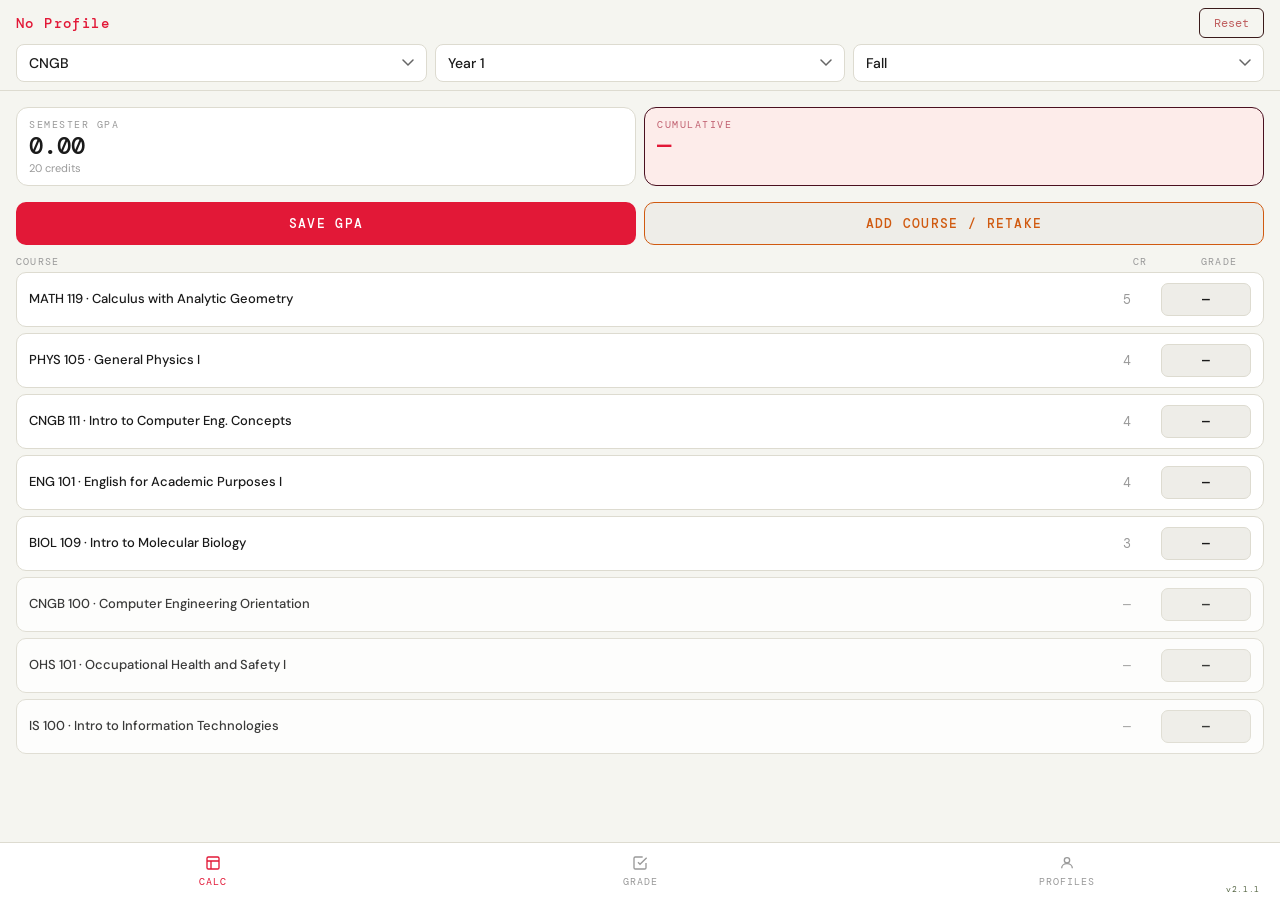
==== commit 9eae908c: "changes" ====
--- a/app/src/main/assets/index.html
+++ b/app/src/main/assets/index.html
@@ -162,9 +162,11 @@
         </div>
         <div class="btn-row">
             <button class="save-btn" onclick="saveSemester()">Save GPA</button>
+            <button class="save-btn add-course-btn" onclick="openAddCourseModal()">Add Course / Retake</button>
             <button class="whatif-btn" id="whatifToggle" onclick="toggleWhatIf()">What-If</button>
             <button class="whatif-btn" style="grid-column:1/-1;border-color:#2a3a4a;color:var(--accent2);" onclick="openTargetModal()">🎯 Target GPA</button>
         </div>
+        <button id="addCourseStandalone" class="whatif-btn" onclick="openAddCourseModal()">+ Add Course / Retake</button>
         <div class="col-header"><span>Course</span><span>Cr</span><span>Grade</span></div>
         <div class="course-list" id="courseList"></div>
     </div>
@@ -189,6 +191,8 @@
                     <div class="ap-name" id="activeProfileBarName">None</div>
                 </div>
             </div>
+            <button class="view-transcript-btn" onclick="showScreen('transcript')">View Transcript</button>
+            <button class="new-profile-btn" style="background:var(--surface2);color:var(--accent2);border:1px solid var(--accent2);margin-top:10px;" onclick="toggleTheme()">Switch Theme</button>
             <button class="new-profile-btn" onclick="openNewProfileModal()">+ New Profile</button>
             <div class="profiles-label">Filter by Department</div>
             <div class="dept-tabs">
@@ -361,4 +365,4 @@
     });
 </script>
 </body>
-</html>+</html>
--- a/app/src/main/assets/style.css
+++ b/app/src/main/assets/style.css
@@ -50,6 +50,7 @@
 .dept-badge { display:inline-block; font-size:9px; font-family:'DM Mono',monospace; letter-spacing:0.12em; text-transform:uppercase; padding:2px 7px; border-radius:4px; background:#2a1a0a; color:var(--accent2); margin-left:6px; vertical-align:middle; }
 
 .nav-bar { display:flex; position:fixed; bottom:0; left:0; right:0; background:var(--surface); border-top:1px solid var(--border); height:58px; z-index:50; }
+#navTranscript, .nav-bar > button[onclick="toggleTheme()"] { display:none; }
 .nav-btn { flex:1; padding:12px 8px; background:none; border:none; color:var(--muted); font-family:'DM Mono',monospace; font-size:10px; letter-spacing:0.1em; text-transform:uppercase; cursor:pointer; display:flex; flex-direction:column; align-items:center; gap:4px; transition:color 0.15s; }
 .nav-btn svg { width:20px; height:20px; }
 .nav-btn.active { color:var(--accent); }
@@ -87,6 +88,12 @@
 
 .btn-row { display:grid; grid-template-columns:1fr 1fr; gap:8px; margin:0 16px 10px; }
 .save-btn { background:var(--accent); color:#ffffff; border:none; border-radius:10px; padding:12px; font-family:'DM Mono',monospace; font-size:13px; letter-spacing:0.1em; font-weight:500; cursor:pointer; text-transform:uppercase; }
+.add-course-btn { background:var(--surface2); color:var(--accent2); border:1px solid var(--accent2); }
+#whatifBar, #whatifToggle, [onclick="openTargetModal()"], #targetModal, #addCourseStandalone { display:none !important; }
+.course-row.retake-row { grid-template-columns:minmax(0,1fr) 52px 90px 36px; border-color:var(--accent2); }
+.course-row.retake-row .course-name { color:var(--accent2); }
+.course-row.retake-row .delete-btn { appearance:none; border:0; background:transparent; color:#e06060; font-size:22px; line-height:1; padding:4px; cursor:pointer; }
+.course-row.retake-row .delete-btn:hover { background:rgba(224,96,96,.14); border-radius:50%; }
 
 .col-header { display:grid; grid-template-columns:1fr 52px 90px; padding:0 16px 4px; gap:8px; }
 .col-header span { font-size:10px; font-family:'DM Mono',monospace; letter-spacing:0.12em; text-transform:uppercase; color:var(--muted); }
@@ -191,4 +198,34 @@
 
 .target-achievable { color:var(--accent); }
 .target-impossible { color:#e08080; }
-.target-already { color:#80e080; }+.target-already { color:#80e080; }
+
+/* polished transcript */
+.transcript-wrap { max-width:760px; margin:0 auto; padding:22px 16px 88px; }
+.transcript-header { background:linear-gradient(135deg,var(--saved),var(--surface)); border:1px solid var(--border); border-bottom:0; border-radius:16px 16px 0 0; padding:18px 18px 8px; }
+.transcript-profile { background:linear-gradient(135deg,var(--saved),var(--surface)); border:1px solid var(--border); border-top:0; border-radius:0 0 16px 16px; padding:0 18px 18px; margin-bottom:20px; }
+.transcript-sem { background:var(--surface); border:1px solid var(--border); border-radius:14px; padding:12px; margin-bottom:12px; box-shadow:0 5px 14px rgba(0,0,0,.08); }
+.transcript-sem-header { padding:2px 4px 10px; margin-bottom:8px; border-bottom:1px solid var(--border); }
+.transcript-course { border-radius:8px; margin-bottom:5px; background:var(--surface2); }
+.transcript-course:last-child { margin-bottom:0; }
+.transcript-cum { box-shadow:0 8px 20px rgba(0,0,0,.14); }
+.transcript-actions { padding-bottom:16px; }
+
+/* searchable course picker */
+.course-picker-overlay { display:none; position:fixed; inset:0; z-index:220; padding:18px; background:rgba(0,0,0,.72); align-items:center; justify-content:center; }
+.course-picker-overlay.open { display:flex; }
+.course-picker-modal { width:min(560px,100%); max-height:min(720px,88vh); display:flex; flex-direction:column; overflow:hidden; background:var(--surface); color:var(--text); border:1px solid var(--border); border-radius:18px; box-shadow:0 18px 46px rgba(0,0,0,.42); }
+.course-picker-heading { display:flex; justify-content:space-between; gap:12px; padding:18px 18px 12px; border-bottom:1px solid var(--border); }
+.course-picker-heading h2 { margin:0; font-size:17px; }
+.course-picker-heading p { margin:5px 0 0; color:var(--muted); font-size:12px; line-height:1.4; }
+.course-picker-close { width:32px; height:32px; flex:none; border:0; border-radius:50%; background:var(--surface2); color:var(--muted); font-size:22px; line-height:1; cursor:pointer; }
+.course-picker-search { margin:14px 18px 10px; padding:12px 13px; border:1px solid var(--border); border-radius:10px; background:var(--surface2); color:var(--text); font:13px 'DM Mono',monospace; }
+.course-picker-search:focus { outline:none; border-color:var(--accent); }
+.course-picker-list { overflow-y:auto; padding:0 12px 10px; min-height:120px; }
+.course-picker-item { width:100%; display:grid; grid-template-columns:minmax(0,1fr) auto; gap:3px 12px; text-align:left; padding:12px; margin-bottom:7px; border:1px solid var(--border); border-radius:10px; background:var(--surface2); color:var(--text); cursor:pointer; }
+.course-picker-item:hover { border-color:var(--accent); background:var(--saved); }
+.course-picker-name { overflow:hidden; text-overflow:ellipsis; white-space:nowrap; font-size:13px; font-weight:600; }
+.course-picker-meta { font:10px 'DM Mono',monospace; color:var(--muted); }
+.course-picker-add { grid-column:2; grid-row:1 / span 2; align-self:center; padding:5px 9px; border-radius:6px; background:var(--accent); color:#fff; font:10px 'DM Mono',monospace; text-transform:uppercase; }
+.course-picker-empty { padding:28px 12px; color:var(--muted); text-align:center; font-size:13px; }
+.course-picker-footer { display:flex; justify-content:space-between; align-items:center; padding:12px 18px; border-top:1px solid var(--border); color:var(--muted); font:11px 'DM Mono',monospace; }
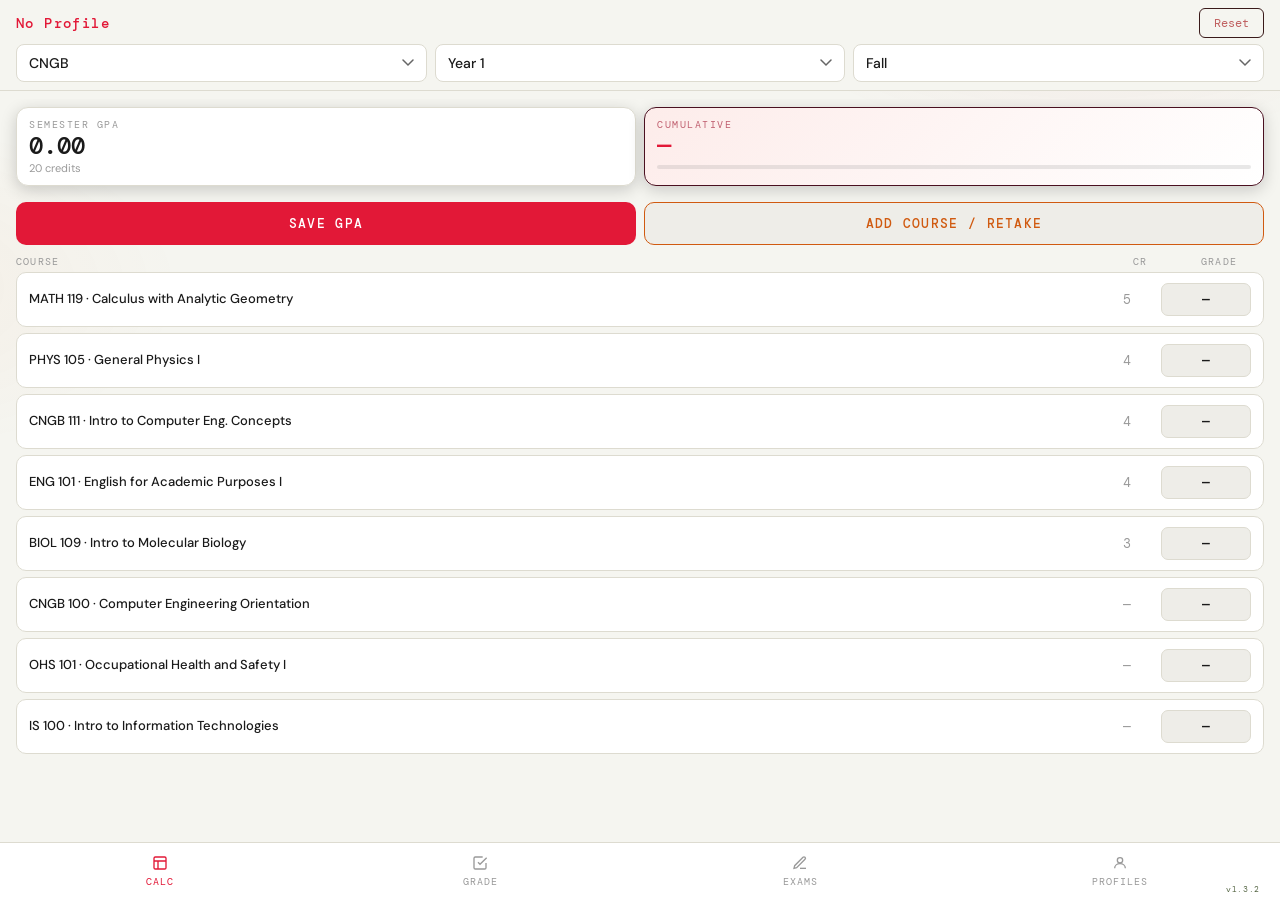
==== commit 1da87744: "a lot" ====
--- a/app/src/main/assets/index.html
+++ b/app/src/main/assets/index.html
@@ -2,16 +2,24 @@
 <html lang="en">
 <head>
     <meta charset="UTF-8"/>
-    <meta name="viewport" content="width=device-width, initial-scale=1.0, maximum-scale=1.0, user-scalable=no"/>
+    <meta name="viewport" content="width=device-width, initial-scale=1.0"/>
     <meta name="mobile-web-app-capable" content="yes"/>
     <meta name="apple-mobile-web-app-capable" content="yes"/>
     <title>GPA Calculator</title>
+    <meta name="theme-color" content="#0d0d0d"/>
+    <link rel="manifest" href="manifest.webmanifest">
+    <link rel="icon" type="image/png" sizes="192x192" href="icon-192.png">
+    <link rel="apple-touch-icon" href="icon-192.png">
+    <script>
+        if('serviceWorker' in navigator && (location.protocol==='https:'||location.protocol==='http:')){
+            addEventListener('load',function(){
+                navigator.serviceWorker.register('service-worker.js').catch(function(){});
+            });
+        }
+    </script>
     <link rel="stylesheet" href="style.css">
     <link rel="stylesheet" href="gr_style.css">
-    <link rel="stylesheet" href="gr_needed.css">
-    <link rel="stylesheet" href="gr_export_import.css">
     <style>
-        /* Extra safety for file input button visibility */
         .ei-file-label {
             display: flex;
             align-items: center;
@@ -111,6 +119,44 @@
         body.light .ei-preview-skip { color: #7a6f50; opacity: 0.85; }
         body.light .ei-preview-error { color: #a00; }
         body.light .ei-preview-summary { border-top-color: #ddd; }
+
+        /* Start year (academic labels) */
+        .start-year-row { display: none; align-items: center; gap: 8px; margin-bottom: 10px; font-size: 12px; color: var(--muted); flex-wrap: wrap; }
+        .start-year-row.visible { display: flex; }
+        .start-year-row label { font-family: 'DM Mono', monospace; font-size: 11px; letter-spacing: 0.08em; text-transform: uppercase; }
+        .start-year-row input { width: 96px; background: var(--surface2, rgba(255,255,255,0.05)); color: var(--text); border: 1px solid var(--border); border-radius: 8px; padding: 8px 10px; font-family: 'DM Mono', monospace; font-size: 13px; }
+        .start-year-hint { font-size: 11px; opacity: 0.75; }
+
+        /* Exams tab */
+        .ex-header { padding: 20px 16px 4px; }
+        .ex-title { font-size: 18px; font-weight: 600; color: var(--text); }
+        .ex-sub { font-size: 12px; color: var(--muted); margin-top: 4px; line-height: 1.4; }
+        .ex-empty { padding: 40px 24px; text-align: center; }
+        .ex-empty-title { font-size: 14px; font-weight: 600; color: var(--text); }
+        .ex-empty-sub { font-size: 12px; color: var(--muted); margin-top: 6px; line-height: 1.4; }
+        .ex-group-list { display: flex; flex-direction: column; gap: 12px; padding: 0 16px 24px; }
+        .ex-group { background: var(--card); border: 1px solid var(--border); border-radius: 14px; padding: 14px; }
+        .ex-group-head { display: flex; justify-content: space-between; align-items: flex-start; gap: 10px; }
+        .ex-group-name { font-size: 14px; font-weight: 600; color: var(--text); }
+        .ex-group-sem { font-size: 11px; color: var(--muted); font-family: 'DM Mono', monospace; margin-top: 2px; }
+        .ex-group-avg { text-align: right; flex-shrink: 0; }
+        .ex-avg-pct { font-size: 16px; font-weight: 700; color: var(--accent2); font-family: 'DM Mono', monospace; }
+        .ex-avg-letter { font-size: 11px; color: var(--muted); font-family: 'DM Mono', monospace; }
+        .ex-entries { margin-top: 10px; display: flex; flex-direction: column; gap: 6px; }
+        .ex-entry { display: flex; justify-content: space-between; align-items: center; padding: 8px 10px; background: var(--surface2); border-radius: 8px; font-size: 12px; }
+        .ex-entry-main { display: flex; align-items: center; gap: 8px; }
+        .ex-entry-type { font-weight: 600; color: var(--text); }
+        .ex-entry-score { font-family: 'DM Mono', monospace; color: var(--accent2); }
+        .ex-entry-weight { font-family: 'DM Mono', monospace; color: var(--muted); font-size: 10px; }
+        .ex-entry-sub { display: flex; align-items: center; gap: 8px; }
+        .ex-entry-date { font-family: 'DM Mono', monospace; color: var(--muted); font-size: 10px; }
+        .ex-del-btn { background: none; border: none; color: #e05050; font-size: 16px; line-height: 1; cursor: pointer; padding: 0 2px; }
+        .ex-apply-btn { width: 100%; margin-top: 12px; background: none; border: 1px solid var(--accent2); color: var(--accent2); border-radius: 8px; padding: 10px; font-family: 'DM Mono', monospace; font-size: 11px; letter-spacing: 0.05em; text-transform: uppercase; cursor: pointer; }
+        .ex-apply-btn:active { background: var(--accent2); color: #fff; }
+        .ex-modal-select { width: 100%; background: var(--surface2); color: var(--text); border: 1px solid var(--border); border-radius: 8px; padding: 12px 14px; font-family: 'DM Sans', sans-serif; font-size: 14px; margin-bottom: 12px; }
+        .ex-modal-row { display: flex; align-items: center; gap: 8px; margin-bottom: 12px; }
+        .ex-modal-row input { flex: 1; min-width: 0; background: var(--surface2); color: var(--text); border: 1px solid var(--border); border-radius: 8px; padding: 12px 10px; font-family: 'DM Sans', sans-serif; font-size: 14px; }
+        .ex-modal-slash { color: var(--muted); font-family: 'DM Mono', monospace; }
     </style>
 </head>
 <body>
@@ -132,7 +178,7 @@
                 <option>Year 1</option><option>Year 2</option><option>Year 3</option><option>Year 4</option>
             </select>
             <select id="semSel" onchange="switchSemester()">
-                <option>Fall</option><option>Spring</option>
+                <option>Fall</option><option>Spring</option><option id="summerOpt">Summer</option>
             </select>
         </div>
     </div>
@@ -148,25 +194,15 @@
                 <div class="banner-label" id="cumLabel">Cumulative</div>
                 <div class="banner-gpa" id="cumGpa">—</div>
                 <div class="banner-sub" id="cumSubs"></div>
+                <div class="cum-progress"><div id="cumProgress" class="cum-progress-bar"></div></div>
                 <div id="honorBadge" style="display:none;" class="honor-badge"></div>
             </div>
         </div>
         <div class="history-wrap" id="historyWrap"></div>
-        <div class="whatif-bar" id="whatifBar">
-            <div>
-                <div class="whatif-label">What-If GPA</div>
-                <div class="whatif-gpa" id="whatifGpa">—</div>
-                <div class="whatif-delta" id="whatifDelta"></div>
-            </div>
-            <button style="background:none;border:1px solid #3a3a6e;color:#9090d0;border-radius:8px;padding:6px 12px;font-family:'DM Mono',monospace;font-size:11px;cursor:pointer;" onclick="resetWhatIf()">Reset</button>
-        </div>
         <div class="btn-row">
             <button class="save-btn" onclick="saveSemester()">Save GPA</button>
             <button class="save-btn add-course-btn" onclick="openAddCourseModal()">Add Course / Retake</button>
-            <button class="whatif-btn" id="whatifToggle" onclick="toggleWhatIf()">What-If</button>
-            <button class="whatif-btn" style="grid-column:1/-1;border-color:#2a3a4a;color:var(--accent2);" onclick="openTargetModal()">🎯 Target GPA</button>
-        </div>
-        <button id="addCourseStandalone" class="whatif-btn" onclick="openAddCourseModal()">+ Add Course / Retake</button>
+        </div>
         <div class="col-header"><span>Course</span><span>Cr</span><span>Grade</span></div>
         <div class="course-list" id="courseList"></div>
     </div>
@@ -191,8 +227,15 @@
                     <div class="ap-name" id="activeProfileBarName">None</div>
                 </div>
             </div>
-            <button class="view-transcript-btn" onclick="showScreen('transcript')">View Transcript</button>
-            <button class="new-profile-btn" style="background:var(--surface2);color:var(--accent2);border:1px solid var(--accent2);margin-top:10px;" onclick="toggleTheme()">Switch Theme</button>
+            <div class="start-year-row" id="startYearRow">
+                <label for="startYearInput">Start year</label>
+                <input type="number" id="startYearInput" min="2000" max="2100" placeholder="e.g. 2023" onchange="onStartYearChange(this.value)">
+                <span class="start-year-hint">labels like 2023–24 Fall</span>
+            </div>
+            <div style="display:flex;gap:10px;margin-bottom:10px;">
+                <button class="view-transcript-btn" style="flex:1;width:auto;margin:0;" onclick="showScreen('transcript')">View Transcript</button>
+                <button class="new-profile-btn" style="flex:1;width:auto;margin:0;background:var(--surface2);color:var(--accent2);border:1px solid var(--accent2);" onclick="toggleTheme()">Switch Theme</button>
+            </div>
             <button class="new-profile-btn" onclick="openNewProfileModal()">+ New Profile</button>
             <div class="profiles-label">Filter by Department</div>
             <div class="dept-tabs">
@@ -207,6 +250,11 @@
     </div>
 </div>
 
+<!-- EXAMS -->
+<div class="screen" id="examsScreen">
+    <div style="flex:1;overflow-y:auto;-webkit-overflow-scrolling:touch;" id="examScreenScroll"></div>
+</div>
+
 <!-- TRANSCRIPT -->
 <div class="screen" id="transcriptScreen">
     <div style="flex:1;overflow-y:auto;-webkit-overflow-scrolling:touch;">
@@ -228,6 +276,10 @@
         <svg viewBox="0 0 24 24" fill="none" stroke="currentColor" stroke-width="2"><path d="M14 2H6a2 2 0 00-2 2v16a2 2 0 002 2h12a2 2 0 002-2V8z"/><polyline points="14 2 14 8 20 8"/><line x1="16" y1="13" x2="8" y2="13"/><line x1="16" y1="17" x2="8" y2="17"/></svg>
         View
     </button>
+    <button class="nav-btn" id="navExams" onclick="showScreen('exams')">
+        <svg viewBox="0 0 24 24" fill="none" stroke="currentColor" stroke-width="2"><path d="M12 20h9"/><path d="M16.5 3.5a2.12 2.12 0 013 3L7 19l-4 1 1-4z"/></svg>
+        Exams
+    </button>
     <button class="nav-btn" id="navProfiles" onclick="showScreen('profiles')">
         <svg viewBox="0 0 24 24" fill="none" stroke="currentColor" stroke-width="2"><circle cx="12" cy="8" r="4"/><path d="M4 20c0-4 3.6-7 8-7s8 3 8 7"/></svg>
         Profiles
@@ -236,7 +288,7 @@
         <svg id="themeIcon" viewBox="0 0 24 24" fill="none" stroke="currentColor" stroke-width="2"><circle cx="12" cy="12" r="5"/><line x1="12" y1="1" x2="12" y2="3"/><line x1="12" y1="21" x2="12" y2="23"/><line x1="4.22" y1="4.22" x2="5.64" y2="5.64"/><line x1="18.36" y1="18.36" x2="19.78" y2="19.78"/><line x1="1" y1="12" x2="3" y2="12"/><line x1="21" y1="12" x2="23" y2="12"/><line x1="4.22" y1="19.78" x2="5.64" y2="18.36"/><line x1="18.36" y1="5.64" x2="19.78" y2="4.22"/></svg>
         Theme
     </button>
-    <div style="position:absolute;bottom:6px;right:20px;font-family:'DM Mono',monospace;font-size:8px;color:#556644;letter-spacing:0.08em;pointer-events:none;">v2.1.1</div>
+    <div style="position:absolute;bottom:6px;right:20px;font-family:'DM Mono',monospace;font-size:8px;color:#556644;letter-spacing:0.08em;pointer-events:none;">v1.3.2</div>
 </div>
 
 <!-- MODALS -->
@@ -269,11 +321,12 @@
 
 <div class="modal-overlay" id="resetModal">
   <div class="modal">
-    <h2>Reset Semester</h2>
-    <p>Clear all courses and grades for this semester?</p>
+    <h2>Reset</h2>
+    <p id="resetModalText">Clear grades for the current semester, or everything saved in this profile?</p>
     <div style="display:flex;gap:8px;margin-top:16px;">
       <button class="modal-cancel" onclick="closeResetModal()">Cancel</button>
-      <button class="modal-confirm" onclick="doReset()" style="background:#c06060;">Reset</button>
+      <button class="modal-confirm" onclick="doReset('sem')" style="background:#c06060;">This Semester</button>
+      <button class="modal-confirm" onclick="doReset('all')" style="background:#a03030;">All Semesters</button>
     </div>
   </div>
 </div>
@@ -289,12 +342,10 @@
   </div>
 </div>
 
-<div class="modal-overlay" id="targetModal"><div class="modal">...</div></div>
-
 <!-- TOAST -->
-<div class="toast" id="toast"><div class="toast-inner"><span id="toastMsg" class="toast-msg"></span><button id="toastUndo" class="toast-undo" onclick="undoDelete()">Undo</button></div><div class="toast-progress"><div id="toastBar" class="toast-progress-bar"></div></div></div>
-
-<!-- IMAGE OVERLAY (FIXED: proper buttons) -->
+<div class="toast" id="toast"><div class="toast-inner"><span id="toastMsg" class="toast-msg"></span><button id="toastUndo" class="toast-undo" onclick="undoAction()">Undo</button></div><div class="toast-progress"><div id="toastBar" class="toast-progress-bar"></div></div></div>
+
+<!-- IMAGE OVERLAY -->
 <div id="imgOverlay" style="display:none;position:fixed;inset:0;background:#000;z-index:500;flex-direction:column;align-items:center;justify-content:flex-start;overflow-y:auto;">
     <div style="width:100%;display:flex;align-items:center;justify-content:space-between;padding:12px 16px;background:rgba(0,0,0,0.85);position:sticky;top:0;z-index:1;">
         <button onclick="closeImgOverlay()" style="background:none;border:none;color:#f0f0f0;font-family:'DM Mono',monospace;font-size:13px;cursor:pointer;padding:4px 0;">← Back</button>
@@ -307,55 +358,16 @@
     <img id="overlayImg" src="" alt="GPA Transcript" style="display:block;width:100%;height:auto;"/>
 </div>
 
-<!-- SCRIPTS (ensure these exist in assets/) -->
 <script src="gr_storage.js" defer></script>
 <script src="gr_calc.js" defer></script>
 <script src="data.js" defer></script>
 <script src="storage.js" defer></script>
 <script src="calc.js" defer></script>
 <script src="ui.js" defer></script>
+<script src="export.js" defer></script>
+<script src="exams.js" defer></script>
 <script src="app.js" defer></script>
 
-<!-- OVERRIDE SCRIPT (ensures Android bridge is used for share/save) -->
-<script>
-    // Override any existing shareImage/downloadImg to use Android bridge
-    window.shareImage = function() {
-        if (!window._lastExportDataUrl) {
-            showToast('No image to share. Export first.');
-            return;
-        }
-        if (typeof Android !== 'undefined' && Android.shareImage) {
-            Android.shareImage(window._lastExportDataUrl, window._lastExportName || 'GPA_Transcript.png');
-        } else {
-            showToast('Android bridge missing – cannot share');
-        }
-    };
-
-    window.downloadImg = function() {
-        if (!window._lastExportDataUrl) {
-            showToast('No image to save');
-            return;
-        }
-        if (typeof Android !== 'undefined' && Android.saveImage) {
-            Android.saveImage(window._lastExportDataUrl, window._lastExportName || 'GPA_Transcript.png');
-        } else {
-            showToast('Android bridge missing – cannot save');
-        }
-    };
-
-    window.closeImgOverlay = function() {
-        document.getElementById('imgOverlay').style.display = 'none';
-    };
-
-    // Toast helper (uses existing grShowToast if available)
-    function showToast(msg) {
-        if (typeof grShowToast === 'function') grShowToast(msg);
-        else if (typeof Android !== 'undefined' && Android.toast) Android.toast(msg);
-        else alert(msg);
-    }
-</script>
-
-<!-- INITIALIZATION -->
 <script>
     document.addEventListener('DOMContentLoaded', function() {
         if (typeof initGradeScreen === 'function') initGradeScreen();
@@ -365,4 +377,4 @@
     });
 </script>
 </body>
-</html>
+</html>
--- a/app/src/main/assets/style.css
+++ b/app/src/main/assets/style.css
@@ -29,6 +29,8 @@
 .active-profile-bar .ap-name  { font-size:16px; font-weight:600; color:var(--accent); margin-top:2px; }
 
 .new-profile-btn { width:100%; background:var(--accent); color:#ffffff; border:none; border-radius:10px; padding:14px; font-family:'DM Mono',monospace; font-size:13px; letter-spacing:0.1em; font-weight:500; cursor:pointer; text-transform:uppercase; margin-bottom:20px; }
+.view-transcript-btn { width:100%; background:var(--surface2); color:var(--accent); border:1px solid var(--accent); border-radius:10px; padding:14px; font-family:'DM Mono',monospace; font-size:13px; letter-spacing:0.1em; font-weight:500; cursor:pointer; text-transform:uppercase; margin-bottom:10px; transition:all 0.15s; }
+.view-transcript-btn:active { background:var(--accent); color:#ffffff; }
 .profiles-label { font-size:10px; font-family:'DM Mono',monospace; letter-spacing:0.15em; text-transform:uppercase; color:var(--muted); margin-bottom:10px; }
 .profile-list { display:flex; flex-direction:column; gap:8px; }
 
@@ -69,7 +71,7 @@
 .banner { background:var(--surface); border-radius:12px; padding:10px 12px; border:1px solid var(--border); }
 .banner.cum { border-color:#4a1020; background:var(--saved); }
 .banner.cum.danger { border-color:#6a1010 !important; background:#1e0808 !important; }
-.banner.cum.high-honor { border-color:#7a1020 !important; background:#2a0810 !important; }
+.banner.cum.high-honor { border-color:#43267a !important; background:#150c22 !important; }
 .banner-label { font-size:10px; font-family:'DM Mono',monospace; letter-spacing:0.15em; text-transform:uppercase; color:var(--muted); margin-bottom:3px; }
 .banner.cum .banner-label { color:#c06070; }
 .banner.cum.danger .banner-label { color:#9a4a4a !important; }
@@ -77,8 +79,13 @@
 .banner.cum .banner-gpa { color:var(--accent); }
 .banner.cum.danger .banner-gpa { color:#e08080 !important; }
 .banner-sub { font-size:11px; color:var(--muted); margin-top:3px; }
-.honor-badge { display:inline-block; font-size:9px; font-family:'DM Mono',monospace; letter-spacing:0.1em; text-transform:uppercase; padding:2px 6px; border-radius:4px; background:#2a2000; color:#c8a830; margin-top:3px; }
-.honor-badge.high { background:#3a2e00; color:#f0d050; }
+.honor-badge { display:inline-block; font-size:9px; font-family:'DM Mono',monospace; letter-spacing:0.1em; text-transform:uppercase; padding:2px 6px; border-radius:4px; background:#0d211b; color:#3fbf8d; margin-top:3px; }
+.honor-badge.high { background:#191026; color:#c39bff; }
+.banner.cum.high-honor .banner-label { color:#9a78cc !important; }
+.banner.cum.high-honor .banner-gpa { color:#c39bff !important; }
+body.light .honor-badge { background:#ddf3e8; color:#177a4e; }
+body.light .honor-badge.high { background:#eadcff; color:#6a2bb0; }
+body.light .banner.cum.high-honor { background:#f2ecfd !important; }
 
 .history-wrap { padding:0 16px 8px; display:flex; gap:6px; flex-wrap:wrap; }
 .chip { background:var(--surface2); border:1px solid var(--border); border-radius:8px; padding:8px 12px; text-align:center; min-width:58px; cursor:pointer; }
@@ -89,7 +96,6 @@
 .btn-row { display:grid; grid-template-columns:1fr 1fr; gap:8px; margin:0 16px 10px; }
 .save-btn { background:var(--accent); color:#ffffff; border:none; border-radius:10px; padding:12px; font-family:'DM Mono',monospace; font-size:13px; letter-spacing:0.1em; font-weight:500; cursor:pointer; text-transform:uppercase; }
 .add-course-btn { background:var(--surface2); color:var(--accent2); border:1px solid var(--accent2); }
-#whatifBar, #whatifToggle, [onclick="openTargetModal()"], #targetModal, #addCourseStandalone { display:none !important; }
 .course-row.retake-row { grid-template-columns:minmax(0,1fr) 52px 90px 36px; border-color:var(--accent2); }
 .course-row.retake-row .course-name { color:var(--accent2); }
 .course-row.retake-row .delete-btn { appearance:none; border:0; background:transparent; color:#e06060; font-size:22px; line-height:1; padding:4px; cursor:pointer; }
@@ -118,23 +124,8 @@
 .grade-select.zero-pass { border-color:#1a3a20; color:#80e080; }
 .grade-select.zero-fail { border-color:#3a1010; color:#e08080; }
 
-.whatif-bar { display:none; margin:0 16px 10px; background:#1a1410; border:1px solid #5a3a10; border-radius:10px; padding:10px 14px; align-items:center; justify-content:space-between; gap:10px; }
-.whatif-bar.active { display:flex; }
-.whatif-label { font-family:'DM Mono',monospace; font-size:11px; color:#d09060; letter-spacing:0.1em; text-transform:uppercase; }
-.whatif-gpa   { font-family:'DM Mono',monospace; font-size:22px; font-weight:500; color:var(--accent2); }
-.whatif-delta { font-family:'DM Mono',monospace; font-size:12px; margin-top:2px; }
-.whatif-delta.up   { color:#80e080; }
-.whatif-delta.down { color:#e08080; }
-.whatif-delta.same { color:var(--muted); }
-.whatif-btn { background:none; border:1px solid #5a3a10; color:#d09060; border-radius:10px; padding:12px; font-family:'DM Mono',monospace; font-size:12px; letter-spacing:0.08em; font-weight:500; cursor:pointer; text-transform:uppercase; transition:background 0.15s,color 0.15s; }
-.whatif-btn.on { background:#1a1410; border-color:#c06820; color:var(--accent2); }
-.course-row.whatif-changed { border-color:#5a3a10 !important; }
-.grade-select.whatif-grade { border-color:#9a5020 !important; color:var(--accent2) !important; }
-.banner.whatif-active { border-color:#7a3a10 !important; background:#1a1008 !important; }
-.banner.whatif-active .banner-label { color:#d09060 !important; }
-.banner.whatif-active .banner-gpa { color:#f0a060 !important; }
-.banner.whatif-active .banner-sub { color:#a06030 !important; }
-.banner.cum.whatif-active { border-color:#8a4010 !important; background:#1e1008 !important; }
+/* generic ghost button (Exams add-course row) */
+.ghost-btn { background:none; border:1px solid #5a3a10; color:#d09060; border-radius:10px; padding:12px; font-family:'DM Mono',monospace; font-size:12px; letter-spacing:0.08em; font-weight:500; cursor:pointer; text-transform:uppercase; transition:background 0.15s,color 0.15s; }
 
 /* transcript */
 .transcript-wrap { padding:20px 16px 20px; }
@@ -155,15 +146,28 @@
 .transcript-course-grade.fail { color:#e08080; }
 .transcript-cum { background:var(--saved); border:1px solid #4a1020; border-radius:12px; padding:14px 16px; margin-top:16px; display:flex; justify-content:space-between; align-items:center; }
 .transcript-cum.danger { background:#1e0808; border-color:#6a1010; }
+.transcript-cum.honor { border-color:#1d5a42; }
+.transcript-cum.high-honor { border-color:#43267a; background:linear-gradient(135deg,#170d24,var(--surface)); }
 .transcript-cum-left .label { font-family:'DM Mono',monospace; font-size:10px; letter-spacing:0.12em; text-transform:uppercase; color:#c06070; }
 .transcript-cum.danger .label { color:#9a4a4a; }
 .transcript-cum-gpa { font-family:'DM Mono',monospace; font-size:26px; font-weight:500; color:var(--accent); }
 .transcript-cum.danger .transcript-cum-gpa { color:#e08080; }
-.transcript-honor { font-size:11px; color:#f0d050; margin-top:2px; }
+.transcript-cum.honor .transcript-cum-gpa { color:#3fbf8d; }
+.transcript-cum.high-honor .transcript-cum-gpa { color:#c39bff; }
+.transcript-cum.honor .label { color:#57b98a; }
+.transcript-cum.high-honor .label { color:#9a78cc; }
+.transcript-honor { font-size:11px; color:#3fbf8d; margin-top:2px; }
+.transcript-cum.high-honor .transcript-honor { color:#c39bff; }
+body.light .transcript-cum.honor .transcript-cum-gpa { color:#177a4e; }
+body.light .transcript-cum.high-honor { background:#f2ecfd; }
+body.light .transcript-cum.high-honor .transcript-cum-gpa,
+body.light .transcript-cum.high-honor .transcript-honor { color:#6a2bb0; }
+body.light .transcript-cum.high-honor .label { color:#6a4aa0; }
 .transcript-actions { display:grid; grid-template-columns:1fr 1fr; gap:8px; margin-top:14px; }
 .transcript-btn { background:var(--surface2); border:1px solid var(--border); color:var(--text); border-radius:10px; padding:12px 8px; font-family:'DM Mono',monospace; font-size:11px; letter-spacing:0.06em; text-transform:uppercase; cursor:pointer; display:flex; align-items:center; justify-content:center; gap:6px; }
 .transcript-btn:active { opacity:0.7; }
 .no-data-msg { text-align:center; color:var(--muted); font-size:13px; padding:40px 0; }
+.no-summer-msg { text-align:center; color:var(--muted); font-size:13px; font-family:'DM Mono',monospace; letter-spacing:0.05em; padding:48px 0; border:1px dashed var(--border); border-radius:10px; }
 
 /* modals */
 .modal-overlay { display:none; position:fixed; inset:0; background:rgba(0,0,0,0.7); z-index:200; align-items:center; justify-content:center; padding:24px; }
@@ -195,10 +199,6 @@
 .swipe-hint { display:flex; justify-content:center; padding:6px 0 2px; gap:5px; flex-shrink:0; }
 .swipe-dot { width:6px; height:6px; border-radius:50%; background:var(--border); transition:background 0.2s,transform 0.2s; }
 .swipe-dot.active { background:var(--accent); transform:scale(1.3); }
-
-.target-achievable { color:var(--accent); }
-.target-impossible { color:#e08080; }
-.target-already { color:#80e080; }
 
 /* polished transcript */
 .transcript-wrap { max-width:760px; margin:0 auto; padding:22px 16px 88px; }
@@ -229,3 +229,141 @@
 .course-picker-add { grid-column:2; grid-row:1 / span 2; align-self:center; padding:5px 9px; border-radius:6px; background:var(--accent); color:#fff; font:10px 'DM Mono',monospace; text-transform:uppercase; }
 .course-picker-empty { padding:28px 12px; color:var(--muted); text-align:center; font-size:13px; }
 .course-picker-footer { display:flex; justify-content:space-between; align-items:center; padding:12px 18px; border-top:1px solid var(--border); color:var(--muted); font:11px 'DM Mono',monospace; }
+
+/* ── v1.3 polish: ambience, motion, progress & stats ───────── */
+body::before { content:''; position:fixed; inset:0; pointer-events:none; z-index:-1;
+  background:radial-gradient(600px 320px at 85% -5%, rgba(226,24,55,0.07), transparent 60%),
+             radial-gradient(520px 280px at -10% 32%, rgba(240,120,48,0.05), transparent 60%); }
+
+.banner { box-shadow:0 4px 16px rgba(0,0,0,.18); }
+.banner.cum { background:linear-gradient(135deg,var(--saved),var(--surface)); }
+
+.cum-progress { margin-top:7px; height:4px; border-radius:2px; background:rgba(128,128,128,0.18); overflow:hidden; }
+.cum-progress-bar { height:100%; width:0%; border-radius:2px;
+  background:linear-gradient(90deg,var(--accent),var(--accent2));
+  transition:width .5s cubic-bezier(.25,.46,.45,.94); }
+.cum-progress-bar.low  { background:#e08080; }
+.cum-progress-bar.high { background:linear-gradient(90deg,#f0d050,#c8a830); }
+
+.honor-badge.high { animation:honor-pulse 2s ease infinite; }
+@keyframes honor-pulse { 50% { filter:brightness(1.3); } }
+
+.course-list > .course-row { animation:row-in .28s ease both; }
+.course-list > .course-row:nth-child(2) { animation-delay:.03s; }
+.course-list > .course-row:nth-child(3) { animation-delay:.06s; }
+.course-list > .course-row:nth-child(4) { animation-delay:.09s; }
+.course-list > .course-row:nth-child(5) { animation-delay:.12s; }
+.course-list > .course-row:nth-child(n+6) { animation-delay:.15s; }
+@keyframes row-in { from { opacity:0; transform:translateY(6px); } to { opacity:1; transform:none; } }
+
+.save-btn, .new-profile-btn, .view-transcript-btn, .ghost-btn, .transcript-btn, .gpa-ei-btn,
+.modal-confirm, .modal-cancel, .chip, .pc-btn { transition:transform .1s ease, border-color .15s ease, background .15s ease, filter .15s ease; }
+.save-btn:hover, .new-profile-btn:hover, .modal-confirm:hover { filter:brightness(1.08); }
+.save-btn:active, .new-profile-btn:active, .view-transcript-btn:active, .ghost-btn:active,
+.transcript-btn:active, .gpa-ei-btn:active, .modal-confirm:active, .modal-cancel:active,
+.pc-btn:active, .spin-btn:active { transform:scale(.96); }
+
+.chip:hover { border-color:var(--accent2); transform:translateY(-1px); }
+
+::-webkit-scrollbar { width:6px; height:6px; }
+::-webkit-scrollbar-track { background:transparent; }
+::-webkit-scrollbar-thumb { background:var(--border); border-radius:3px; }
+::-webkit-scrollbar-thumb:hover { background:var(--muted); }
+
+/* confetti */
+#confettiLayer { position:fixed; inset:0; pointer-events:none; z-index:1000; overflow:hidden; }
+@keyframes confetti-fall {
+  0%   { transform:translateY(-20px) rotate(0deg); opacity:1; }
+  100% { transform:translateY(105vh) rotate(720deg); opacity:0; }
+}
+
+/* transcript stats card */
+.stats-card { background:var(--surface); border:1px solid var(--border); border-radius:14px;
+  padding:14px; margin-bottom:14px; box-shadow:0 5px 14px rgba(0,0,0,.08); }
+.stats-tiles { display:grid; grid-template-columns:repeat(3,1fr); gap:8px; }
+.stat-tile { background:var(--surface2); border:1px solid var(--border); border-radius:10px;
+  padding:10px 6px; text-align:center; }
+.stat-val { font-family:'DM Mono',monospace; font-size:14px; font-weight:500; color:var(--accent); line-height:1.25; white-space:nowrap; }
+.stat-label { font-size:9px; font-family:'DM Mono',monospace; letter-spacing:.12em; text-transform:uppercase; color:var(--muted); margin-top:3px; }
+.stats-chart-title { font-size:9px; font-family:'DM Mono',monospace; letter-spacing:.15em; text-transform:uppercase; color:var(--muted); margin:12px 0 6px; }
+.sparkline { width:100%; height:auto; display:block; }
+
+/* ── exams tab: semester → course → grades ─────────────────── */
+.ex-sem-selects { display:grid; grid-template-columns:1fr 1fr; gap:8px; padding:0 16px 14px; }
+.ex-course-list { display:flex; flex-direction:column; gap:8px; padding:0 16px 24px; }
+.ex-course-item { display:grid; grid-template-columns:minmax(0,1fr) auto; gap:2px 10px;
+  text-align:left; background:var(--surface); border:1px solid var(--border); border-radius:12px;
+  padding:12px 14px; cursor:pointer; transition:border-color .15s ease, transform .1s ease; position:relative; }
+.ex-ci-del { position:absolute; top:8px; right:10px; width:20px; height:20px; display:flex;
+  align-items:center; justify-content:center; border-radius:50%; color:#e06060; font-size:13px;
+  line-height:1; cursor:pointer; }
+.ex-ci-del:hover { background:rgba(224,96,96,.16); }
+.ex-remove-btn { width:100%; background:none; border:1px solid #e05050; color:#e06060;
+  border-radius:8px; padding:10px; font-family:'DM Mono',monospace; font-size:11px;
+  letter-spacing:.05em; text-transform:uppercase; cursor:pointer; transition:transform .1s ease, background .15s ease; }
+.ex-remove-btn:hover { background:rgba(224,80,80,.1); }
+.ex-remove-btn:active { transform:scale(.97); }
+.ex-course-item:hover { border-color:var(--accent2); }
+.ex-course-item:active { transform:scale(.98); border-color:var(--accent); }
+.ex-ci-name { grid-column:1; font-size:13px; font-weight:600; color:var(--text); line-height:1.3; }
+.ex-ci-retake { display:inline-block; font:8px 'DM Mono',monospace; letter-spacing:.12em; padding:2px 6px;
+  border-radius:4px; background:#2a1a0a; color:var(--accent2); vertical-align:middle; margin-left:4px; }
+body.light .ex-ci-retake { background:#f7e8d8; }
+.ex-ci-cr { grid-column:1; font:10px 'DM Mono',monospace; color:var(--muted); margin-top:2px; }
+.ex-ci-right { grid-column:2; display:flex; flex-direction:column; align-items:flex-end; justify-content:center; gap:2px; }
+.ex-ci-count { font:10px 'DM Mono',monospace; color:var(--muted); letter-spacing:.05em; }
+.ex-ci-avg { font:13px 'DM Mono',monospace; font-weight:500; color:var(--accent2); }
+
+.ex-back-btn { background:none; border:none; color:var(--accent2); font-family:'DM Mono',monospace;
+  font-size:12px; cursor:pointer; padding:4px 0; letter-spacing:.05em; }
+.ex-detail-card { display:flex; justify-content:space-between; align-items:center;
+  margin:8px 16px 12px; background:linear-gradient(135deg,var(--saved),var(--surface));
+  border:1px solid var(--border); border-radius:14px; padding:14px 16px; box-shadow:0 4px 16px rgba(0,0,0,.15); }
+.ex-detail-meta { font:11px 'DM Mono',monospace; color:var(--muted); letter-spacing:.08em; }
+.ex-btn-row { display:grid; grid-template-columns:1fr 1fr; gap:8px; padding:0 16px 6px; }
+.ex-add-btn { background:var(--accent); color:#fff; border:none; border-radius:10px; padding:12px;
+  font-family:'DM Mono',monospace; font-size:12px; letter-spacing:.08em; text-transform:uppercase;
+  cursor:pointer; font-weight:500; transition:transform .1s ease, filter .15s ease; }
+.ex-add-btn:active { transform:scale(.96); }
+.ex-tpl-btn { background:none; border:1px solid var(--accent2); color:var(--accent2);
+  border-radius:10px; padding:12px; font-family:'DM Mono',monospace; font-size:12px;
+  letter-spacing:.08em; cursor:pointer; transition:transform .1s ease, background .15s ease; }
+.ex-tpl-btn:active { transform:scale(.96); background:rgba(240,120,48,.12); }
+.ex-entry-planned { border:1px dashed var(--border) !important; opacity:.95; }
+.ex-score-input { width:72px; background:var(--surface2); color:var(--text); border:1px solid var(--border);
+  border-radius:6px; padding:5px 6px; font:11px 'DM Mono',monospace; text-align:center; }
+.ex-score-input:focus { outline:none; border-color:var(--accent2); }
+
+.ex-tpl-list { max-height:320px; overflow-y:auto; display:flex; flex-direction:column; gap:8px; padding:2px; }
+.ex-tpl-item { position:relative; display:flex; flex-direction:column; align-items:flex-start; gap:3px;
+  width:100%; text-align:left; background:var(--surface2); border:1px solid var(--border);
+  border-radius:10px; padding:11px 12px; cursor:pointer; color:var(--text);
+  transition:border-color .15s ease; }
+.ex-tpl-item:hover { border-color:var(--accent); background:var(--saved); }
+.ex-tpl-name { font-size:13px; font-weight:600; padding-right:64px; }
+.ex-tpl-badge { position:absolute; top:10px; right:10px; font:9px 'DM Mono',monospace;
+  letter-spacing:.1em; text-transform:uppercase; padding:2px 7px; border-radius:4px;
+  background:#2a1a0a; color:var(--accent2); }
+.ex-tpl-meta { font:10px 'DM Mono',monospace; color:var(--muted); line-height:1.5; }
+
+/* backup nudge on profiles screen */
+.backup-nudge { background:rgba(200,168,48,.1); border:1px solid rgba(200,168,48,.45);
+  border-radius:10px; padding:10px 12px; font-size:11px; line-height:1.55; color:var(--text);
+  margin-bottom:12px; }
+
+/* ── print / PDF (transcript) ───────────────────────────────── */
+@media print {
+  * { color:#000 !important; background:transparent !important; box-shadow:none !important;
+      text-shadow:none !important; animation:none !important; transition:none !important; }
+  body { background:#fff !important; }
+  body::before, .nav-bar, .toast, #confettiLayer, #imgOverlay,
+  .transcript-actions, .swipe-hint, .selectors, .btn-row, .banners { display:none !important; }
+  .screen { height:auto !important; overflow:visible !important; }
+  .screen:not(.active) { display:none !important; }
+  .scroll-area { overflow:visible !important; }
+  .transcript-wrap { max-width:none; padding:0; margin:0; }
+  .transcript-sem, .transcript-course, .transcript-cum, .stats-card, .stat-tile {
+    background:#fff !important; border-color:#999 !important;
+  }
+  .sparkline { max-width:420px; }
+}
